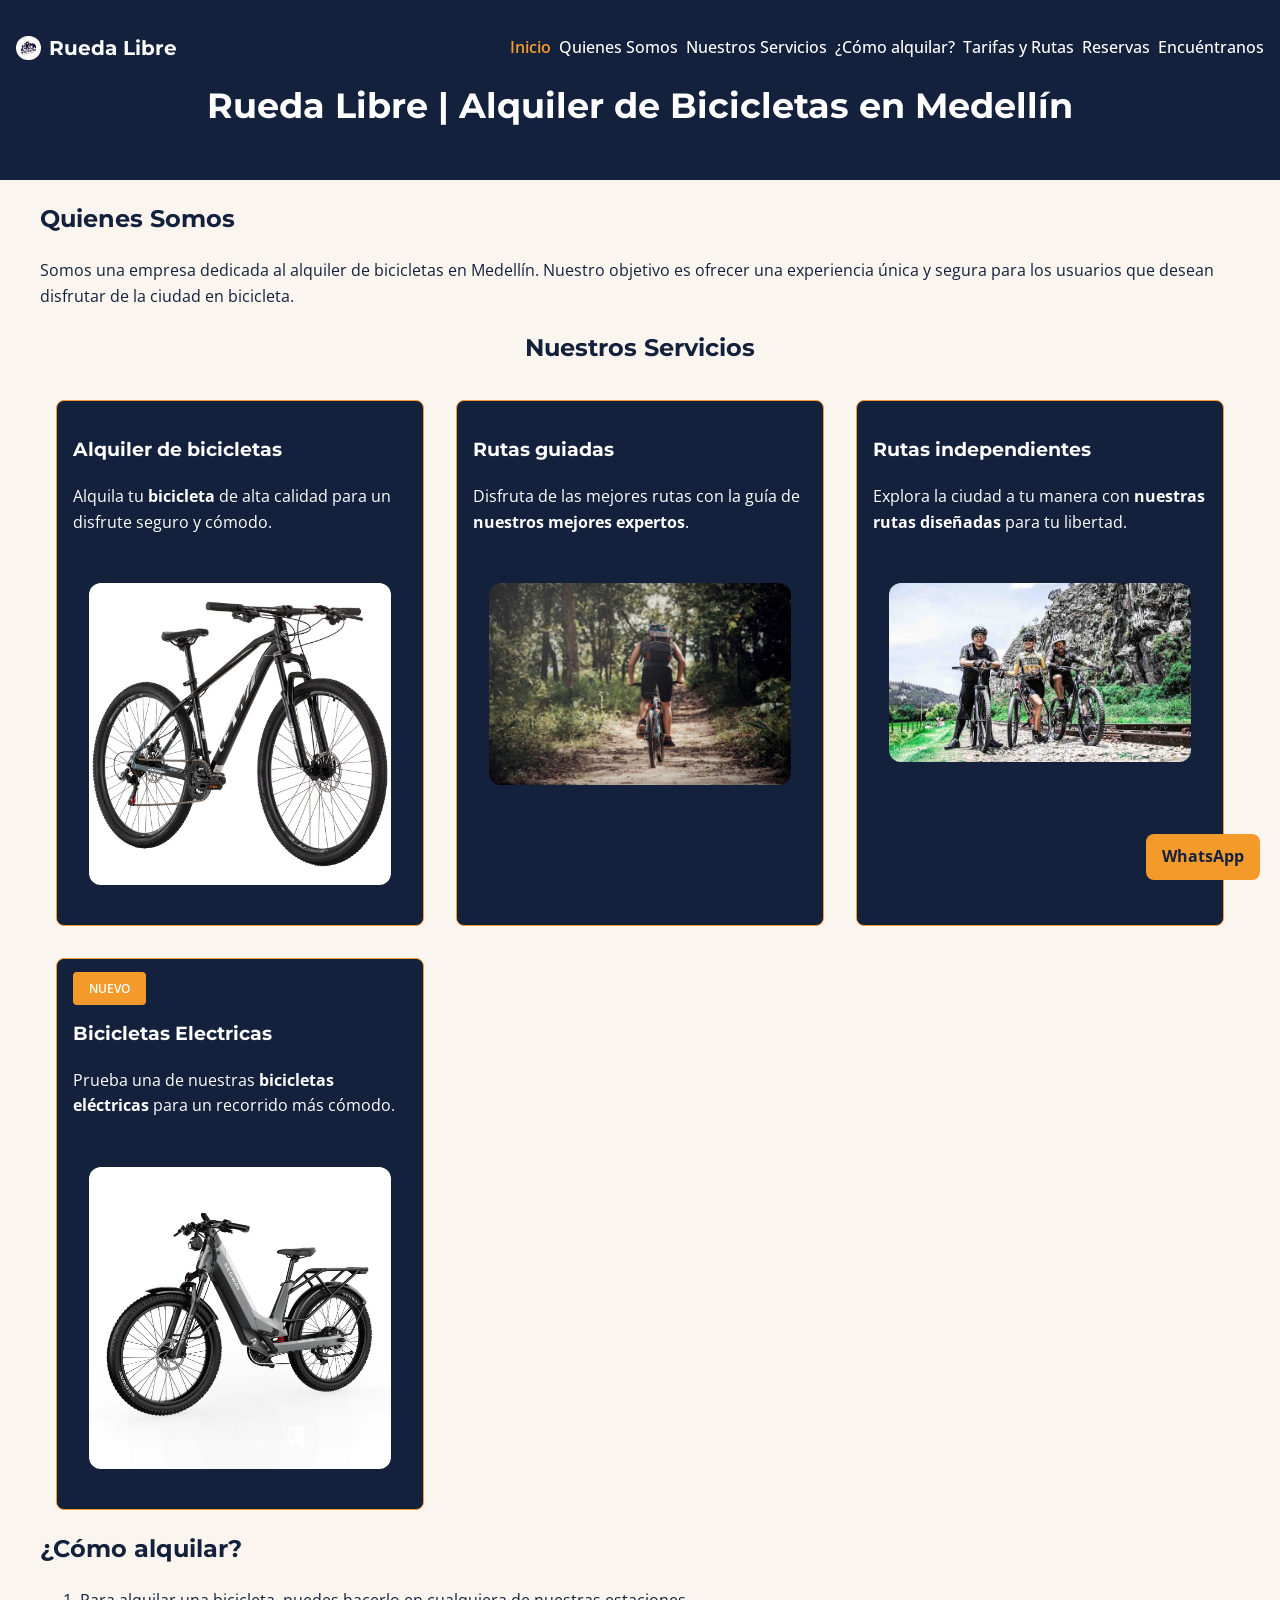
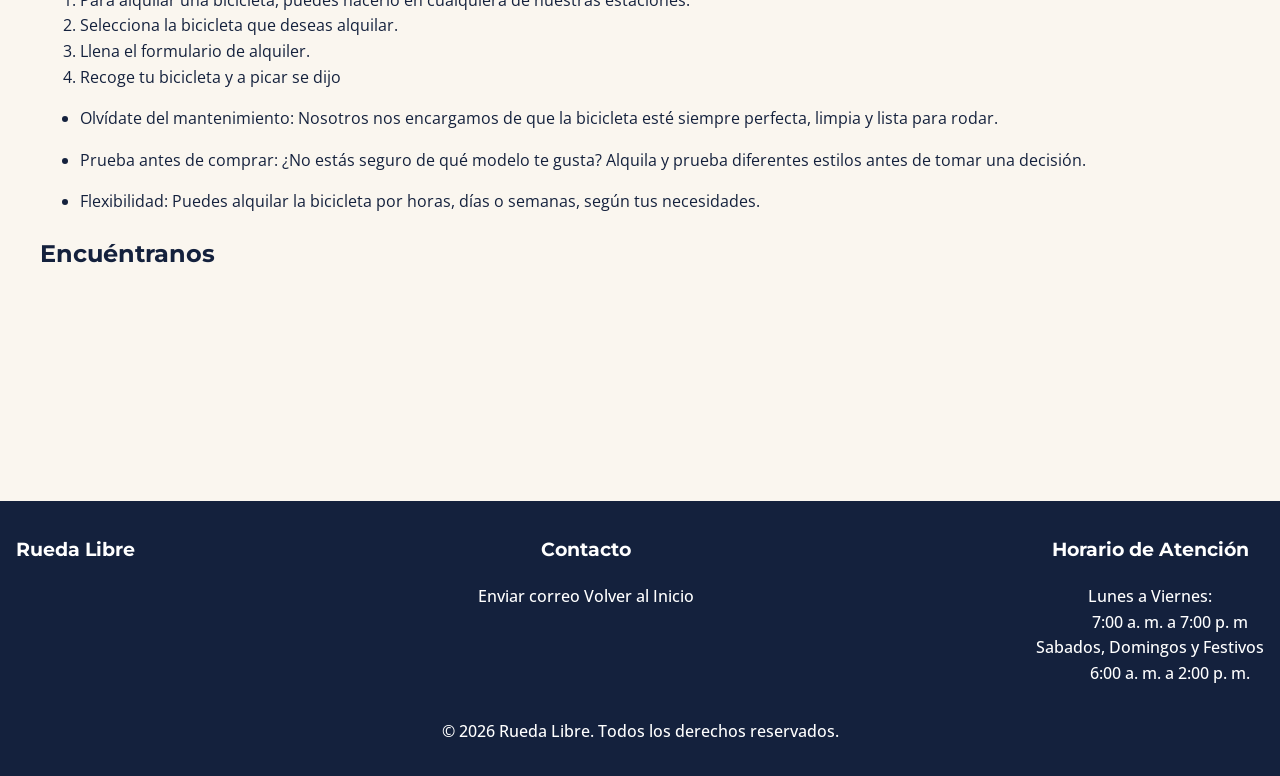
==== index.html @ 590c6ec3 "styles:Organiza el header y el footer" ====
<!DOCTYPE html>
<html lang="es">
<head>
    <!-- Montserrat Font -->
    <link rel="preconnect" href="https://fonts.googleapis.com">
    <link rel="preconnect" href="https://fonts.gstatic.com" crossorigin>
    <link href="https://fonts.googleapis.com/css2?family=Montserrat:ital,wght@0,100..900;1,100..900&display=swap" rel="stylesheet">

    <!-- Open Sans Font -->
    <link rel="preconnect" href="https://fonts.googleapis.com">
    <link rel="preconnect" href="https://fonts.gstatic.com" crossorigin>
    <link href="https://fonts.googleapis.com/css2?family=Montserrat:ital,wght@0,100..900;1,100..900&family=Open+Sans:ital,wght@0,300..800;1,300..800&display=swap" rel="stylesheet">
    
    <meta charset="UTF-8">
    <meta name="viewport" content="width=device-width, initial-scale=1.0">
    <title>Rueda Libre</title>

    <link rel="stylesheet" href="css/styles.css">
</head>
<body id="inicio">
    
    <header class="portada">
        
        <div class="barra-superior">
            
            <a href="#inicio" class="logo">
                <img src="img/logo.avif" alt=""> Rueda Libre
            </a>

            <nav class="menu-navegacion">
                <ul id="menu">
                    <li><a href="index.html" class="active">Inicio</a></li>
                    <li><a href="#quienes-somos">Quienes Somos</a></li>
                    <li><a href="#servicios"> Nuestros Servicios</a></li>
                    <li><a href="#como-alquilar">¿Cómo alquilar?</a></li>
                    <li><a href="paginas/tarifas.html">Tarifas y Rutas</a></li>
                    <li><a href="paginas/reservas.html">Reservas</a></li>
                    <li><a href="#encuentranos">Encuéntranos</a></li>
                </ul>
            </nav>
        </div>

        
        <h1 class="titulo-portada">Rueda Libre | Alquiler de Bicicletas en Medellín</h1>
    </header>


    
    <main>
        <section id="quienes-somos">
        <h2>Quienes Somos</h2>
        <p>Somos una empresa dedicada al alquiler de bicicletas en Medellín. Nuestro objetivo es ofrecer una experiencia única y segura para los usuarios que desean disfrutar de la ciudad en bicicleta.</p>
        </section>

        <section id="servicios" class="servicios-container">
            <h2>Nuestros Servicios</h2>
            <div class="tarjetas-container">
                <article class="tarjeta-destacada">

                    <h3>Alquiler de bicicletas</h3> <p>Alquila tu <b>bicicleta</b> de alta calidad para un disfrute seguro y cómodo.</p>

                    
                    
                    
                    <img src="./img/bike.webp" alt="Bicicleta negra" width="300" height="200">
                </article>
                
                <article class="tarjeta-destacada">
                    <h3>Rutas guiadas</h3> <p>Disfruta de las mejores rutas con la guía de <b>nuestros mejores expertos</b>.</p>
                    <img src="./img/front-page.jfif" alt="Llanta de bicicleta" width="300" height="200">
                    
                </article>
                <article class="tarjeta-destacada">
                    <h3>Rutas independientes</h3> <p>Explora la ciudad a tu manera con <b>nuestras rutas diseñadas</b> para tu libertad.</p>
                    <img src="./img/route.jfif" alt="Ruta de bicicleta" width="300" height="200">
                </article>

                <article class="tarjeta-destacada">
                    <span class="etiqueta-nuevo">Nuevo</span>

                    <h3>Bicicletas Electricas</h3> <p>Prueba una de nuestras <b>bicicletas eléctricas</b> para un recorrido más cómodo.</p>

                    
                    
                    
                    <img src="img/b-e.webp" alt="Bicicleta negra" width="300" height="200">
                </article>
            </div>
        </section>

        <section id="como-alquilar">
        <h2>¿Cómo alquilar?</h2>
        <ol>
            <li>Para alquilar una bicicleta, puedes hacerlo en cualquiera de nuestras estaciones.</li>
            <li>Selecciona la bicicleta que deseas alquilar.</li>
            <li>Llena el formulario de alquiler.</li>
            <li>Recoge tu bicicleta y a picar se dijo</li>
        </ol>
        <ul>
            <li>
                <p>  Olvídate del mantenimiento: Nosotros nos encargamos de que la bicicleta esté siempre perfecta, limpia y lista para rodar.</p>
                
            </li>

            <li>
                <p> Prueba antes de comprar: ¿No estás seguro de qué modelo te gusta? Alquila y prueba diferentes estilos antes de tomar una decisión.</p>
                
            </li>
            <li>
                <p> Flexibilidad: Puedes alquilar la bicicleta por horas, días o semanas, según tus necesidades.</p>
                
            </li>
            
            
        </ul>
        </section>
    
        <section id="encuentranos">
        <h2>Encuéntranos</h2>
        <iframe src="https://www.google.com/maps/embed?pb=!1m18!1m12!1m3!1d3966.0528210122834!2d-75.5927478242958!3d6.256772326204!2m3!1f0!2f0!3f0!3m2!1i1024!2i768!4f13.1!3m3!1m2!1s0x8e44290e4f870f69%3A0xf57f97b59ef52c39!2sEstadio%20de%20F%C3%BAtbol%20Atanasio%20Girardot!5e0!3m2!1ses-419!2sco!4v1792624801162!5m2!1ses-419!2sco" width="300" height="200" style="border:0;" allowfullscreen="" loading="lazy" referrerpolicy="strict-origin-when-cross-origin"></iframe>
        
        
        
        </section>

    </main>
    
    <!-- Bloque final como footer/pie de pagina -->
    <footer>
        <div class="footer-container">
            <div class="footer-bloque">
                <h3>Rueda Libre</h3>

            </div>

            <div class="footer-bloque">
                <h3>Contacto</h3>
                <a href="mailto:juanxxcastaneda71@gmail.com" class="active">Enviar correo</a>
                <a href="#inicio" class="active">Volver al Inicio</a>
            </div>
            <div class="footer-bloque">
                <aside>
                <h3>Horario de Atención</h3>
                <dl>
                <dt>Lunes a Viernes:</dt>
                <dd>7:00 a. m. a 7:00 p. m</dd>

                <dt>Sabados, Domingos y Festivos</dt>
                <dd>6:00 a. m. a 2:00 p. m.</dd>
                </dl>
                </aside>
                
            </div>
        </div>
        <p>© 2026 Rueda Libre. Todos los derechos reservados.</p>
    </footer>
    
    <a href="https://wa.me/573000000000" target="_blank"  class="whatsapp-flotante">
    WhatsApp
    </a>
</body>
</html>
---- css/styles.css ----
/* Variables */

:root {
    --color-principal: #14213D;
    
    --color-secundario: #ffffff; 
    --color-texto: #FAF6EF;
    
    --botones-enlaces-titulos-encabezados: #F39A2B ; 

    --fuente-principal: 'Montserrat', Arial, sans-serif;
    --fuente-secundaria: 'Open Sans', Arial, sans-serif;

    --espacio-pequeno: 0.5rem;
    --espacio-mediano: 1rem;
    --espacio-grande: 2rem;
    
}

*, *::before, *::after {
    box-sizing: border-box;
}

body{
    margin: 0;
    font-family: var(--fuente-secundaria);
    color: var(--color-principal);
    background-color:var(--color-texto);
    line-height:1.6;
}

/* Portada y Encabezado Principal */
header.portada{
    background-color: var(--color-principal);
    color: var(--color-secundario);
    min-height: 20dvh;
    display: flex;
    flex-direction: column;
    justify-content: space-between; /* Distribuye la barra arriba y el título abajo */
    padding: var(--espacio-grande) var(--espacio-mediano);
}

/* Barra superior que contiene el logo y el menú en los extremos */
.barra-superior {
    width: 100%;
    display: flex;
    justify-content: space-between; 
    align-items: center;        
}

.barra-superior .logo {
    color: var(--color-secundario);
    font-family: var(--fuente-principal);
    font-size: 1.25rem;
    font-weight: 700;
    text-decoration: none;
    white-space: nowrap; 
    display: flex;
    align-items: center;
    gap: var(--espacio-pequeno);
}

.titulo-portada {
    text-align: center;
    margin: auto 0; 
    font-size: 2.2rem;
}


.logo{
    width: 20%;
}

.logo img{
    width: 10%;
    border-radius: 15px;
}

/* Titulos */
h1,h2,h3{
    font-family: var(--fuente-principal);
}

/* Menu */
#menu{
    display: flex;
    gap: var(--espacio-mediano);
    flex-wrap: wrap;
    gap: var(--espacio-pequeno);
}

#menu a{
    text-decoration: none;
    color: var(--color-secundario);
    font-weight: 500;
}

#menu a.active { 
    color: var(--botones-enlaces-titulos-encabezados); 
    font-weight: 600; 
}

/* Menu Pseudoclases */
#menu a:hover{
    color: var(--botones-enlaces-titulos-encabezados);
    text-decoration: underline;
}

#menu a:focus{
    outline: 2px solid var(--botones-enlaces-titulos-encabezados);
    background-color: var(--color-principal);
}

.btn-cta{
    display: inline-block;
    padding: 12px 24px;
    background-color: var(--botones-enlaces-titulos-encabezados); 
    color: var(--color-principal); 
    font-weight: 700;
    text-decoration: none;
    border-radius: 4px;
}

/* Botones de llamada a la acción */
.btn-cta:hover{
    background-color: var(--color-principal);
    color: var(--color-secundario);
}

.btn-cta:focus{
    outline: 2px solid var(--botones-enlaces-titulos-encabezados);
    background-color: var(--color-principal);
    color: var(--color-secundario);
}   

/* Inputs Pseudoclases*/
input:focus, select:focus, textarea:focus {
    outline: none;
    border-color: var(--botones-enlaces-titulos-encabezados);
}

input[type="radio"]:focus{
    outline: 2px solid var(--botones-enlaces-titulos-encabezados);
    accent-color: var(--botones-enlaces-titulos-encabezados);
}

main{
    max-width: 75rem;
    margin-left: auto;
    margin-right: auto;
}

/* Servicios y Tarjetas */
#servicios{
    margin-top: var(--espacio-mediano);
    padding-inline: var(--espacio-mediano);
}

#servicios h2{
    text-align: center;
    margin-bottom: var(--espacio-grande);
}

#servicios .tarjetas-container{
    display: grid;
    grid-template-columns: repeat(auto-fit, minmax(280px, 1fr));
    gap: var(--espacio-grande);
}

#servicios article{
    padding: var(--espacio-mediano);
    border: 1px solid var(--botones-enlaces-titulos-encabezados);
    border-radius: 8px;
    background-color: var(--color-principal);
    color: var(--color-secundario);
}

#servicios article img {
    width: 100%;
    height: auto;
    margin-top: var(--espacio-mediano);
    border-radius: 28px;
    padding: var(--espacio-mediano);
}

/* Tablas */
.tarifas-rutas-container, table {
    width: 100%;
    border-collapse: collapse; 
    margin-block: var(--espacio-grande);
    font-size: 1rem;
    text-align: left;
}

th {
    background-color: var(--color-principal); 
    color: #ffffff; 
    padding: var(--espacio-mediano);
    font-weight: 600;
    border: 1px solid #5B6470;
}

tbody {
    background-color: var(--color-secundario); 
    color: var(--color-principal); 
    padding: var(--espacio-mediano);
    font-weight: 600;
    border: 1px solid #5B6470;
}

td {
    padding: var(--espacio-pequeno) var(--espacio-mediano); 
    border: 1px solid var(--color-principal); 
}

/* Formulario */
form {
    display: flex;
    flex-direction: column;
    gap: var(--espacio-grande); 
    max-width: 40rem;
    margin: 0 auto;
    padding: var(--espacio-mediano);
}

fieldset {
    background-color: var(--color-principal);
    color: var(--color-secundario);
    display: flex;
    flex-direction: column;
    gap: var(--espacio-pequeno);
    border: 1px solid var(--botones-enlaces-titulos-encabezados);
    border-radius: 8px;
    padding: var(--espacio-mediano);
}

label {
    display: block; 
    font-weight: 600;
    margin-bottom: var(--espacio-pequeno);
}

legend{
    color: var(--color-principal);
    background-color: var(--color-texto);
    font-weight: 700;
    border-radius: 10px;
    padding: 0.2rem 0.5rem;
}

input,
select,
textarea {
    width: 100%; 
    padding: var(--espacio-pequeno);
    border-radius: 4px;
    font-size: 1rem;
}

button, 
input[type="submit"],
.btn-enviar {
    padding: var(--espacio-mediano) var(--espacio-grande); 
    background-color: var(--color-secundario);
    color: var(--color-principal);
    border: none;
    border-radius: 4px;
    font-size: 1rem;
    font-weight: bold;
}

button{
    background-color: var(--botones-enlaces-titulos-encabezados);
    cursor: pointer;
}

button:hover {
    background-color: var(--color-secundario);
}

button:focus{
    outline: 2px solid var(--botones-enlaces-titulos-encabezados);
    background-color: var(--color-principal);
    color: var(--color-secundario);
}

/* Menu de Navegación */
header nav ul, 
.menu-navegacion {
    display: flex;    
    flex-direction: row;  
    justify-content: center;
    align-items: center;    
    gap: var(--espacio-mediano); 
    list-style: none;      
    padding: 0;
    margin: 0;
}

/* Nueva etiqueta bicicletas electricas */
.etiqueta-nuevo {
    background-color: var(--botones-enlaces-titulos-encabezados);
    color: #ffffff;
    font-size: 0.75rem;
    font-weight: 600;
    text-transform: uppercase;
    padding: var(--espacio-pequeno) var(--espacio-mediano);
    border-radius: 4px;
}

/* Whatsapp */
.whatsapp-flotante {
    position: fixed;
    bottom: 20px;
    right: 20px;
    background-color: var(--botones-enlaces-titulos-encabezados);
    color: var(--color-principal);
    padding: 10px 16px;
    border-radius: 8px;
    text-decoration: none;
    font-weight: bold;
    z-index: 1000;
}

.whatsapp-flotante:hover{
    outline: 2px solid var(--botones-enlaces-titulos-encabezados);
    background-color: var(--color-principal);
    color: var(--color-secundario);
}

footer{
    background-color: var(--color-principal);
    font-weight: 500;
    padding: var(--espacio-mediano);
    text-align: center;
    color: var(--color-secundario);
}

footer a {
    text-decoration: none;
    color: var(--color-secundario);
}

footer a:hover {
    color: var(--botones-enlaces-titulos-encabezados);
    text-decoration: underline;
}

.footer-container{
    display: flex;
    justify-content: space-between;
    
    gap: var(--espacio-grande);
}
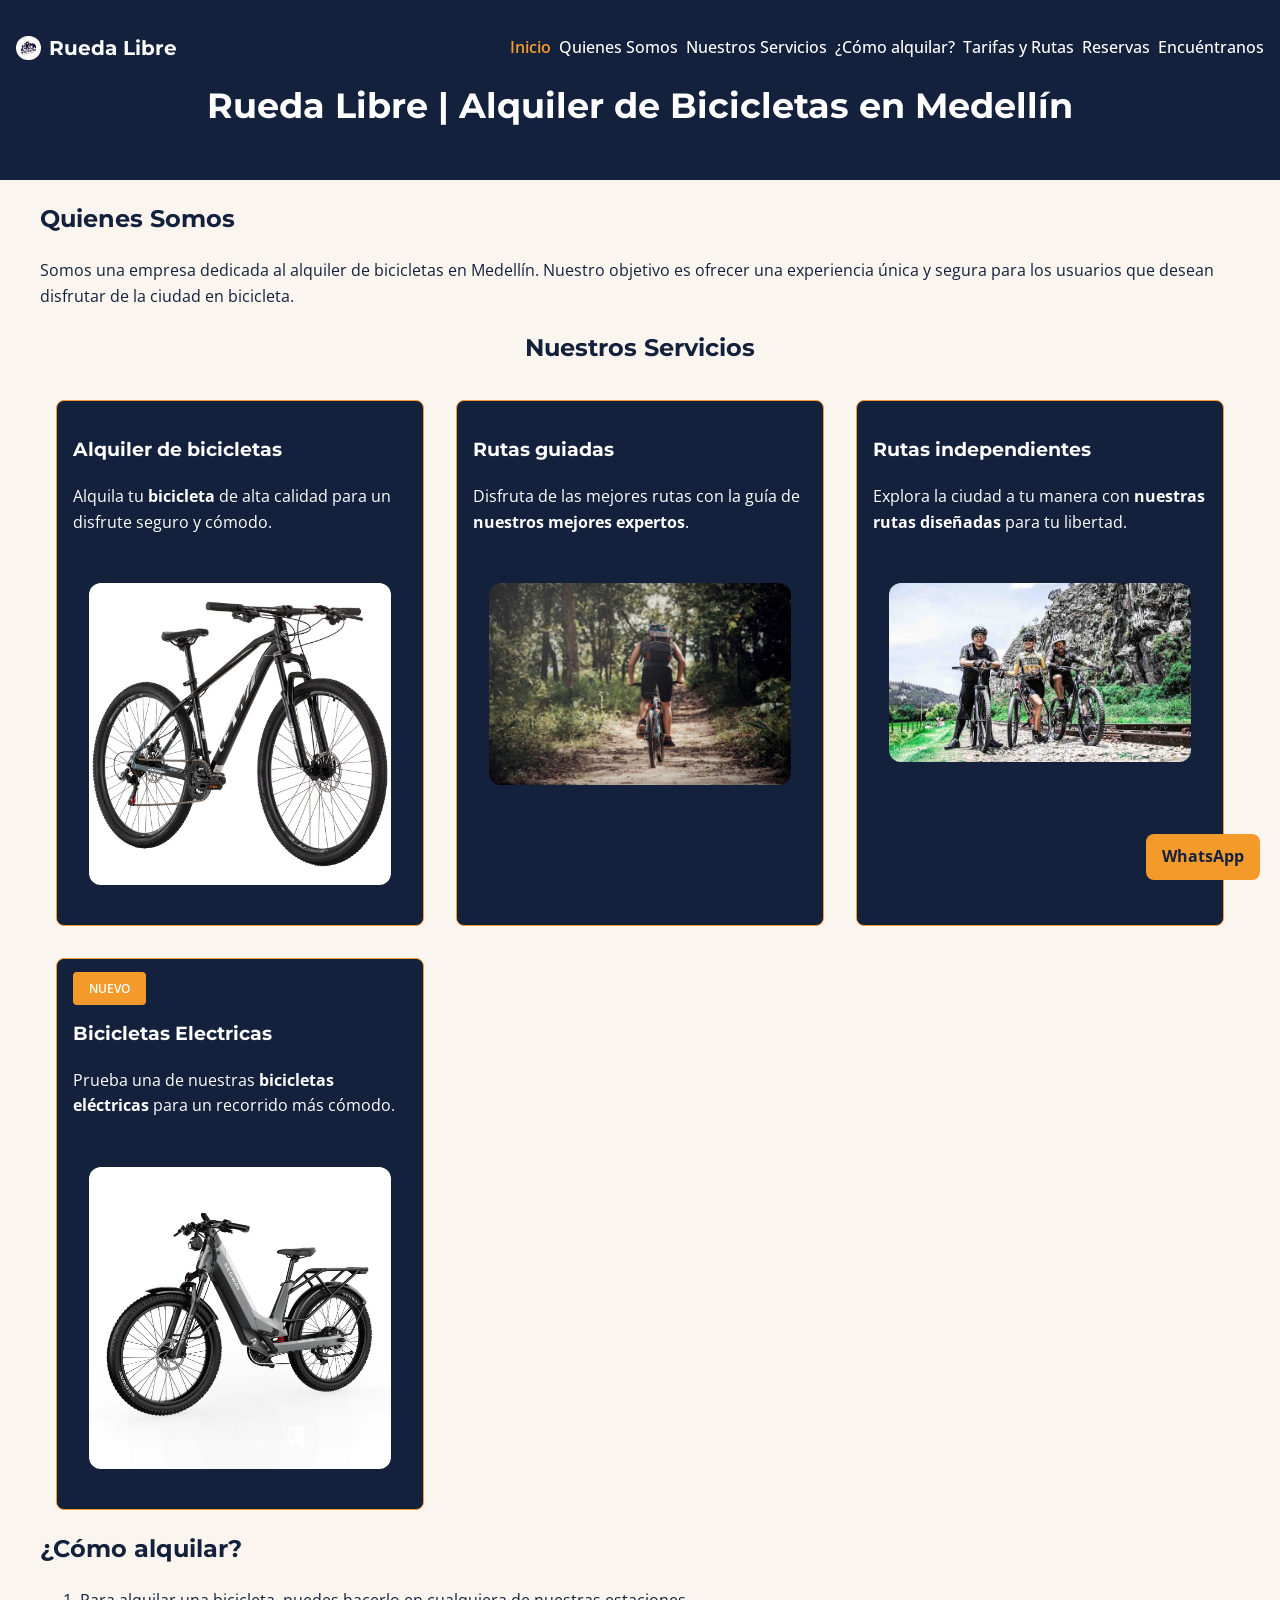
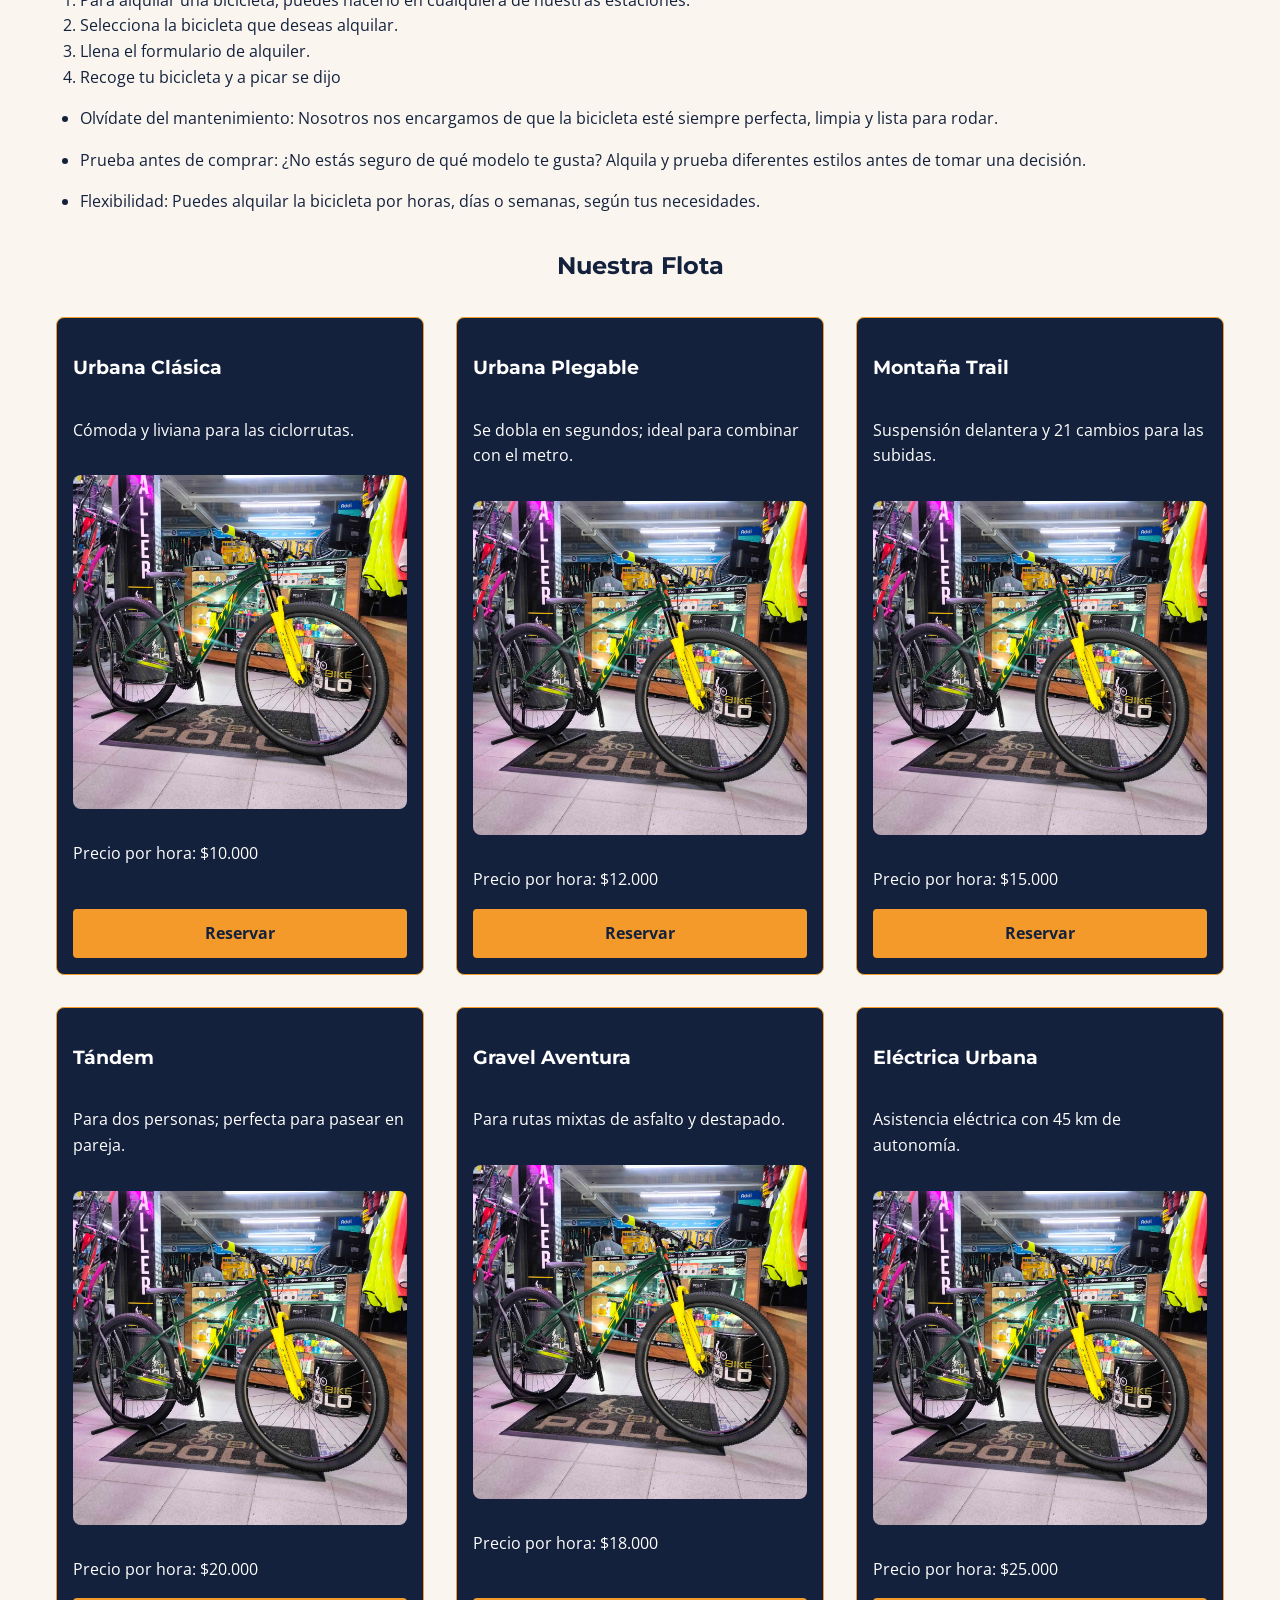
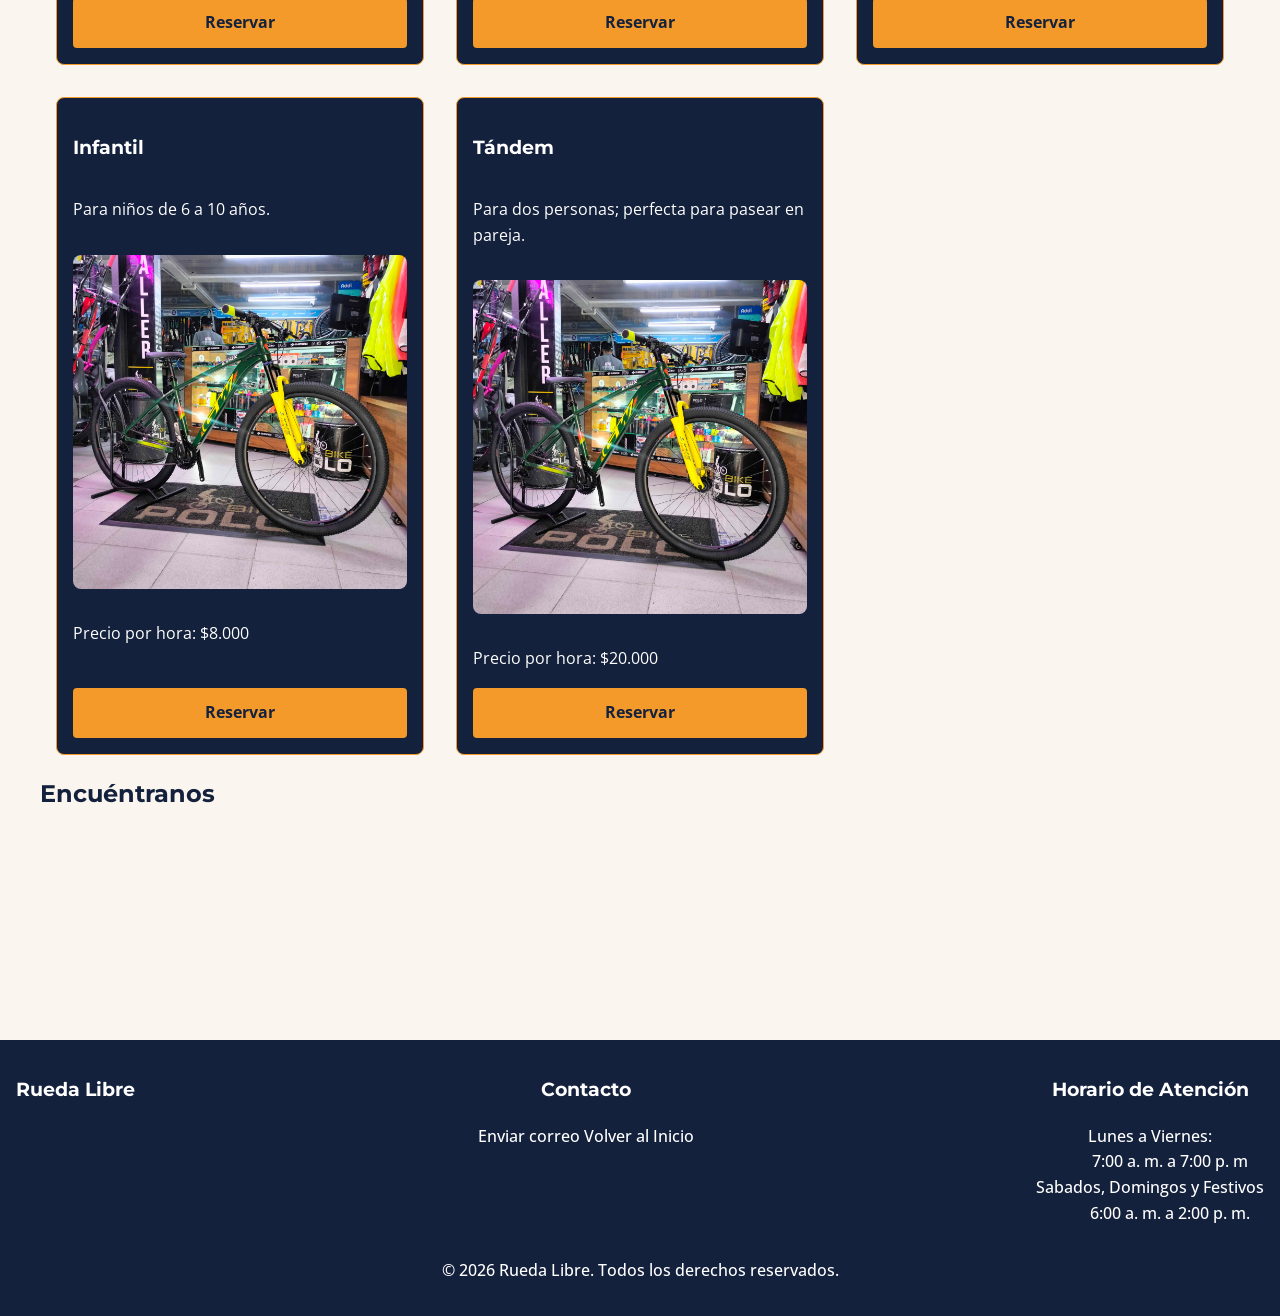
==== commit c1dc5e96: "feat:Agrega nueva seccion agregandole estilos" ====
--- a/index.html
+++ b/index.html
@@ -85,6 +85,7 @@
                     
                     <img src="img/b-e.webp" alt="Bicicleta negra" width="300" height="200">
                 </article>
+
             </div>
         </section>
 
@@ -114,6 +115,84 @@
             
         </ul>
         </section>
+        
+        <section id="flota" class="flota-container">
+            <h2>Nuestra Flota</h2>
+            <div class="flota-grid">
+                <article class="tarjeta-destacada">
+                    <h3>Urbana Clásica</h3>
+                    <p>Cómoda y liviana para las ciclorrutas.</p>
+                    <img src="img/nuestra-flota.jpg" alt="">
+                    <p>Precio por hora: $10.000  </p>
+                    <a href="paginas/reservas.html" class="btn-cta">Reservar </a>
+                    
+                </article>
+
+                <article class="tarjeta-destacada">
+                    <h3>Urbana Plegable</h3>
+                    <p>Se dobla en segundos; ideal para combinar con el metro.</p>
+                    <img src="img/nuestra-flota.jpg" alt="">
+                    <p>Precio por hora: $12.000  </p>
+                    <a href="paginas/reservas.html" class="btn-cta">Reservar </a>
+                    
+                </article>
+                
+                <article class="tarjeta-destacada">
+                    <h3>Montaña Trail</h3>
+                        <p> Suspensión delantera y 21 cambios para las subidas.</p>
+                        <img src="img/nuestra-flota.jpg" alt="">
+                        <p>Precio por hora: $15.000  </p>
+                        <a href="paginas/reservas.html" class="btn-cta">Reservar </a>
+                        
+                </article>
+
+                <article class="tarjeta-destacada">
+                    <h3>Tándem</h3>
+                        <p> Para dos personas; perfecta para pasear en pareja.</p>
+                        <img src="img/nuestra-flota.jpg" alt="">
+                        <p>Precio por hora: $20.000  </p>
+                        <a href="paginas/reservas.html" class="btn-cta">Reservar </a>
+                        
+                </article>
+
+                <article class="tarjeta-destacada">
+                    <h3>Gravel Aventura</h3>
+                    <p>Para rutas mixtas de asfalto y destapado.</p>
+                    <img src="img/nuestra-flota.jpg" alt="">
+                    <p>Precio por hora: $18.000  </p>
+                    <a href="paginas/reservas.html" class="btn-cta">Reservar </a>
+                    
+                </article>
+
+                <article class="tarjeta-destacada">
+                    <h3>Eléctrica Urbana</h3>
+                    <p>Asistencia eléctrica con 45 km de autonomía.</p>
+                    <img src="img/nuestra-flota.jpg" alt="">
+                    <p>Precio por hora: $25.000  </p>
+                    <a href="paginas/reservas.html" class="btn-cta">Reservar </a>
+                    
+                </article>
+
+                <article class="tarjeta-destacada">
+                    <h3>Infantil</h3>
+                    <p>Para niños de 6 a 10 años.</p>
+                    <img src="img/nuestra-flota.jpg" alt="">
+                    <p>Precio por hora: $8.000  </p>
+                    <a href="paginas/reservas.html" class="btn-cta">Reservar </a>
+                    
+                </article>
+
+                <article class="tarjeta-destacada">
+                    <h3>Tándem</h3>
+                    <p>Para dos personas; perfecta para pasear en pareja.</p>
+                    <img src="img/nuestra-flota.jpg" alt="">
+                    <p>Precio por hora: $20.000  </p>
+                    <a href="paginas/reservas.html" class="btn-cta">Reservar </a>
+                    
+                </article>
+
+            </div>
+        </section>
     
         <section id="encuentranos">
         <h2>Encuéntranos</h2>
--- a/css/styles.css
+++ b/css/styles.css
@@ -132,6 +132,54 @@
     background-color: var(--color-principal);
     color: var(--color-secundario);
 }   
+
+/* Nuestra Flota */
+.flota-container {
+    margin-top: var(--espacio-grande);
+    padding-inline: var(--espacio-mediano);
+}
+
+.flota-container h2 {
+    text-align: center;
+    margin: var(--espacio-grande);
+}
+
+.flota-grid {
+    display: grid;
+    grid-template-columns: repeat(auto-fit, minmax(280px, 1fr));
+    gap: var(--espacio-grande);
+}
+
+.flota-container .tarjeta-destacada {
+    padding: var(--espacio-mediano);
+    border: 1px solid var(--botones-enlaces-titulos-encabezados);
+    border-radius: 8px;
+    background-color: var(--color-principal);
+    color: var(--color-secundario);
+    display: flex;
+    flex-direction: column;
+    justify-content: space-between;
+}
+
+.flota-container .tarjeta-destacada img {
+    width: 100%;
+    height: auto;
+    border-radius: 8px;
+    margin-block: var(--espacio-mediano);
+}
+
+.flota-container .tarjeta-destacada .btn-cta {
+    text-align: center;
+    margin-top: auto;
+}
+
+.flota-container .tarjeta-destacada .btn-cta:hover {
+    background-color: var(--color-principal);
+    color: var(--color-secundario);
+}
+
+
+
 
 /* Inputs Pseudoclases*/
 input:focus, select:focus, textarea:focus {
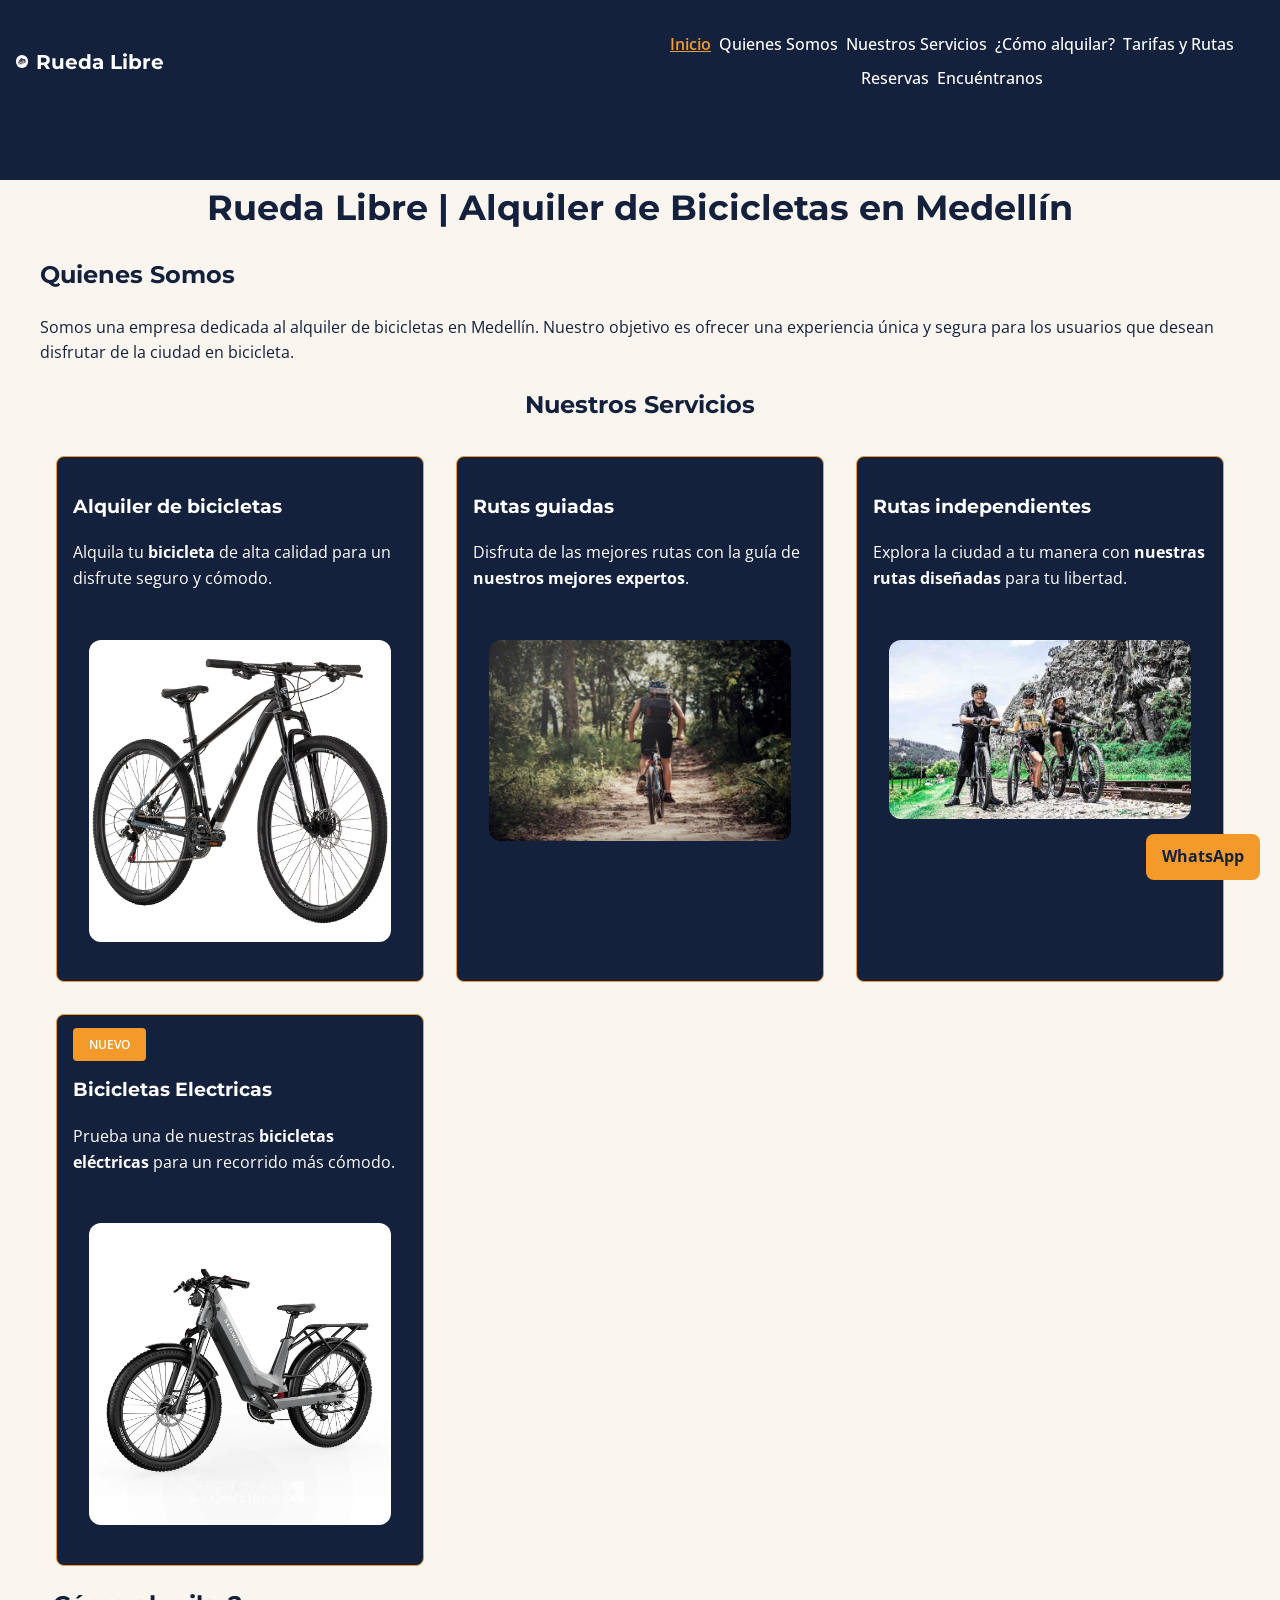
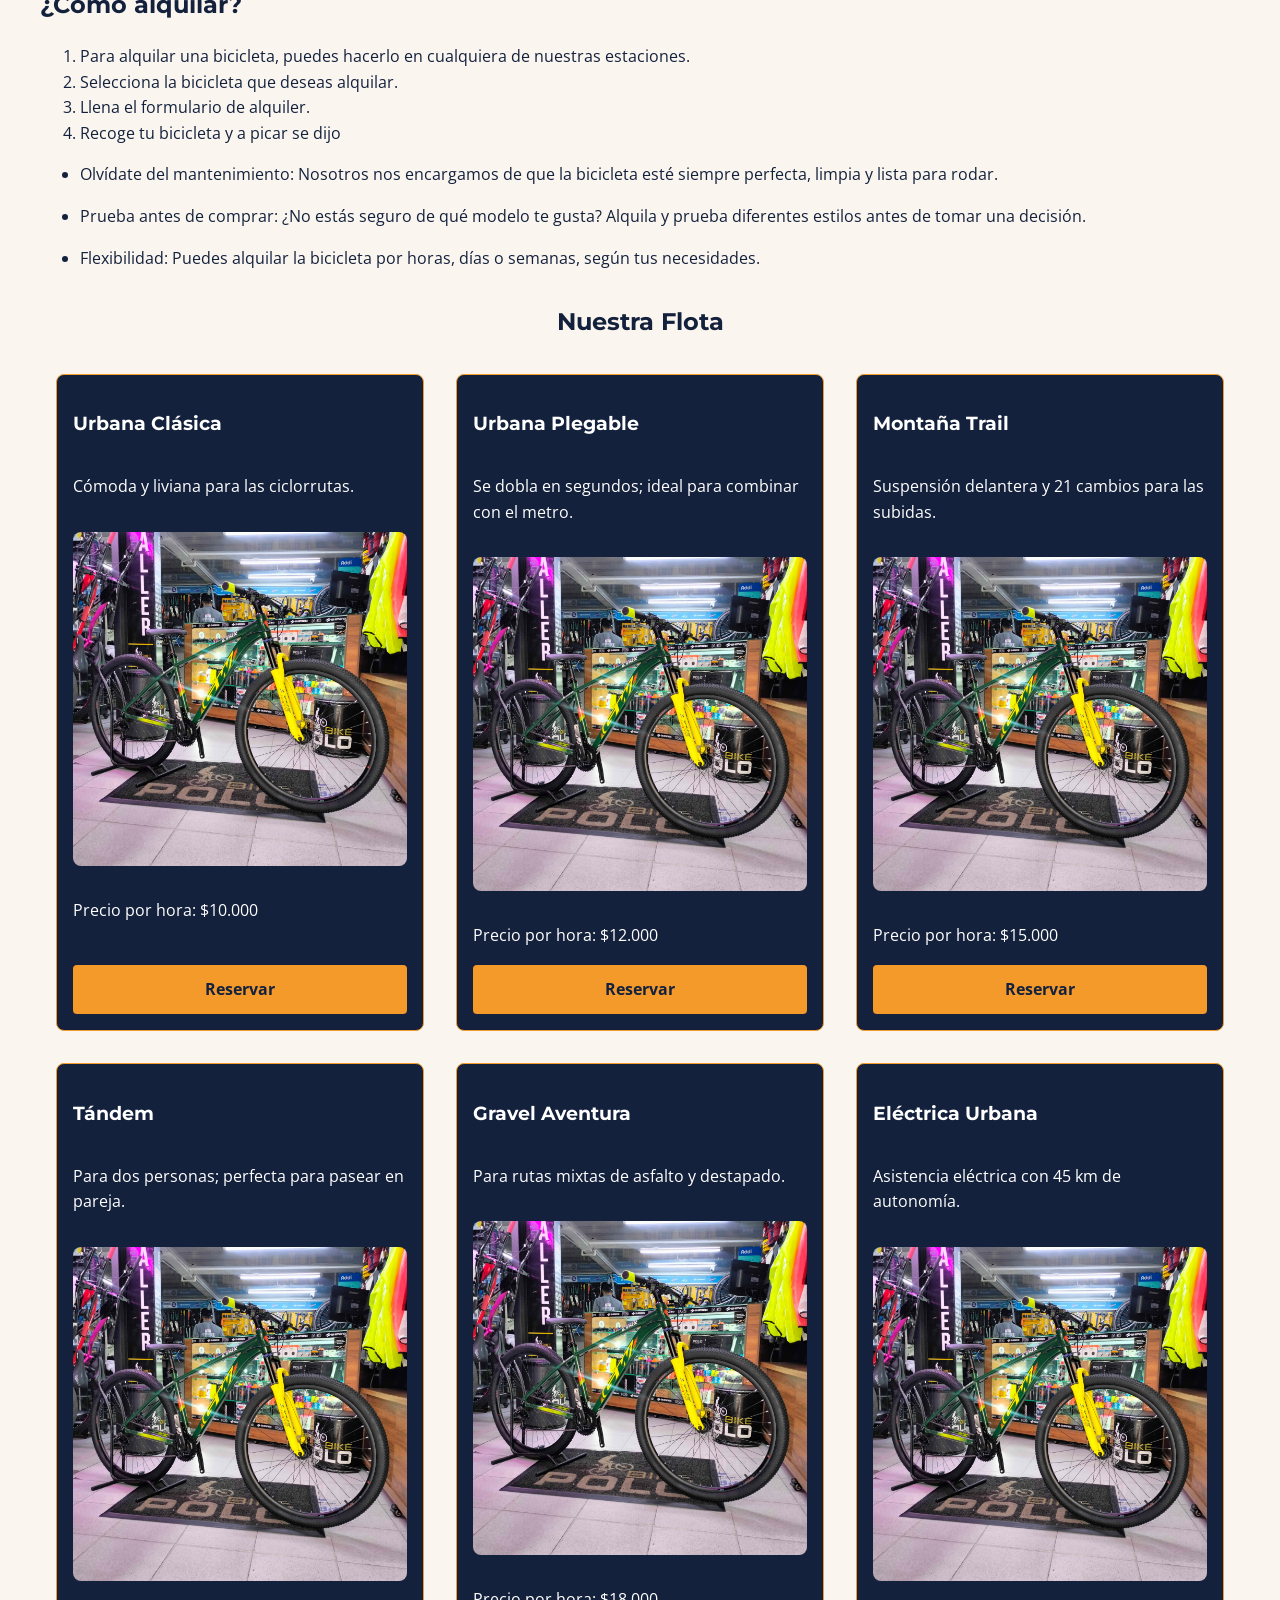
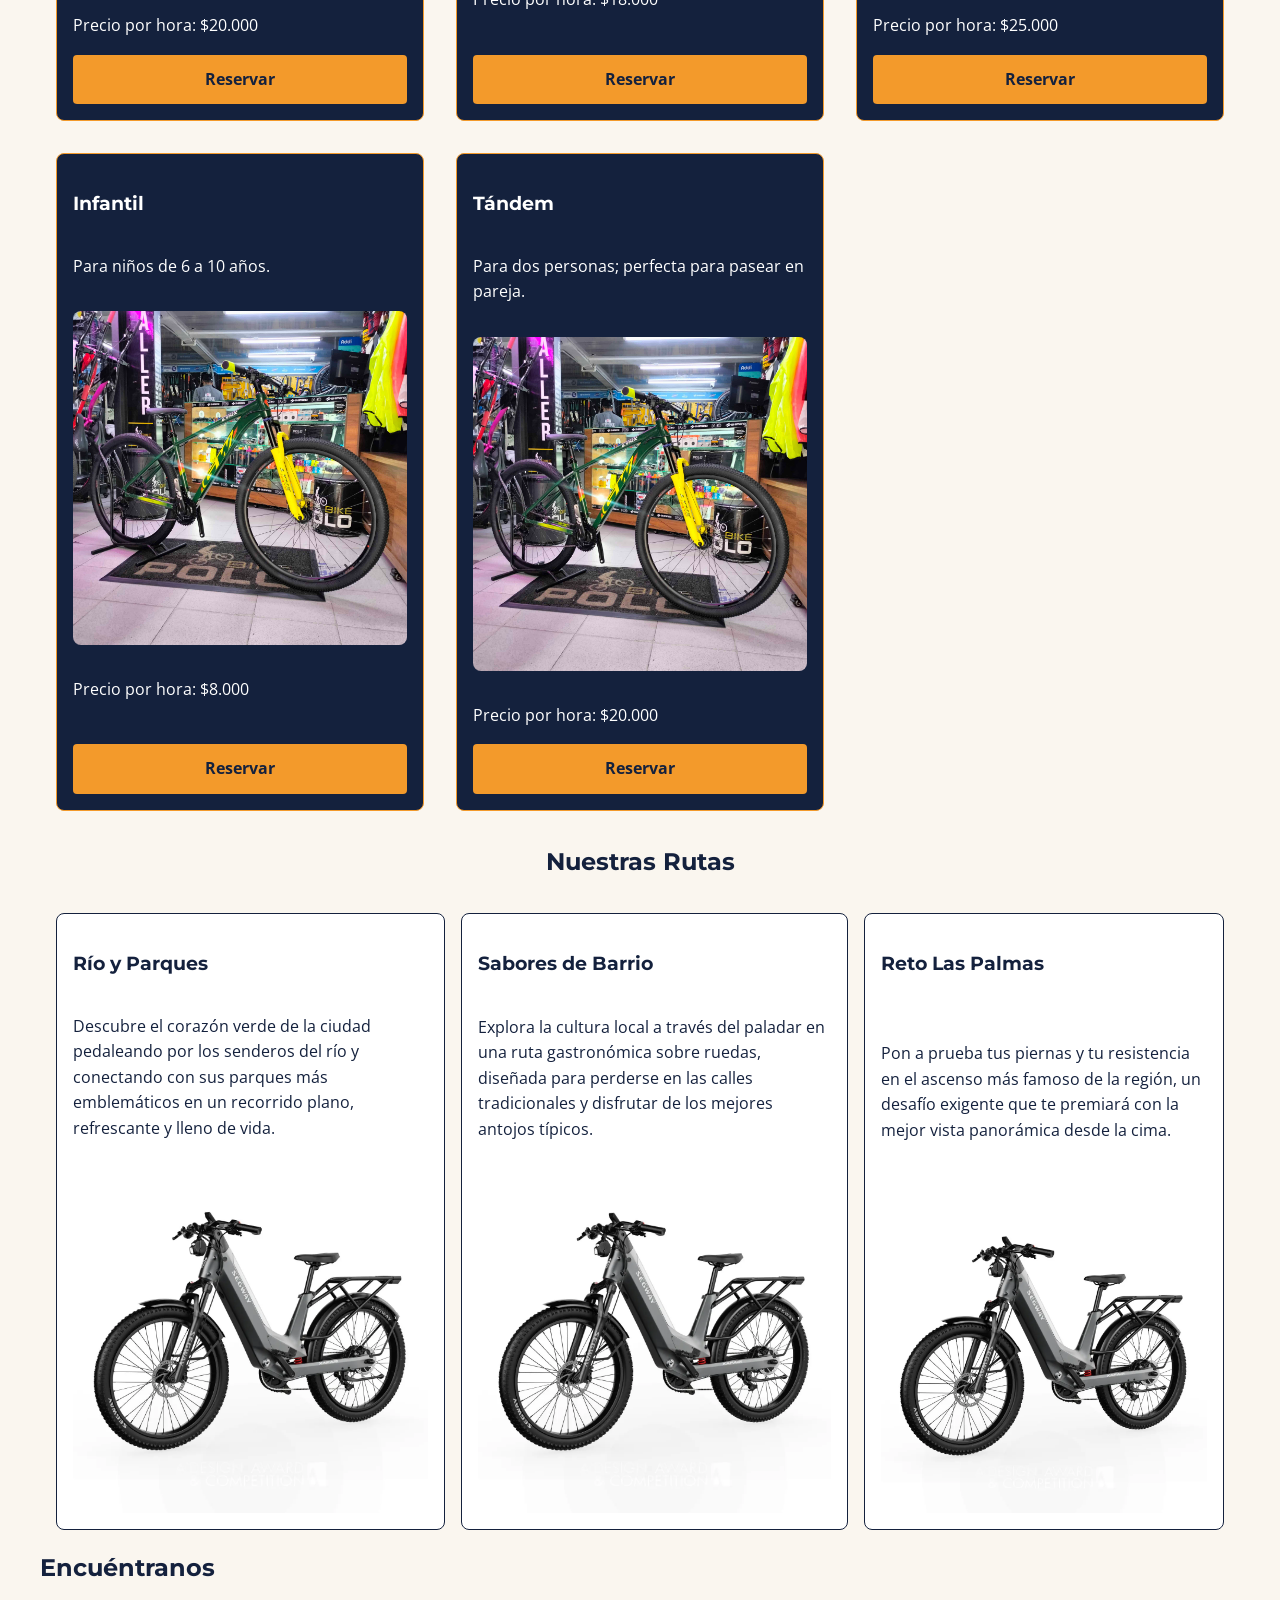
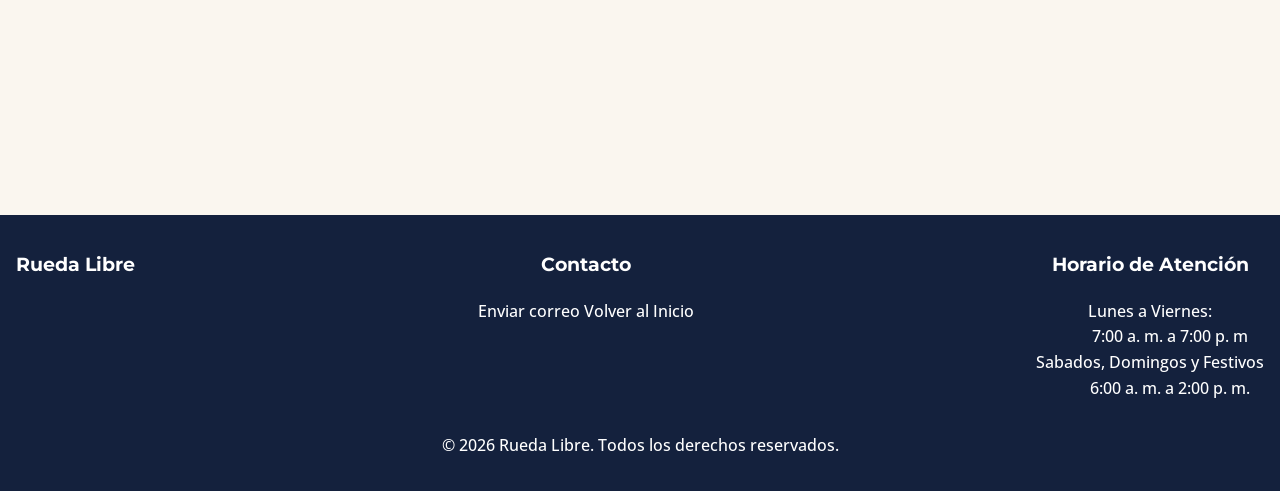
==== commit ed11310e: "feat:agrega nuevas secciones y la estiliza" ====
--- a/index.html
+++ b/index.html
@@ -41,12 +41,13 @@
         </div>
 
         
+        
+    </header>
+
+
+    
+    <main>
         <h1 class="titulo-portada">Rueda Libre | Alquiler de Bicicletas en Medellín</h1>
-    </header>
-
-
-    
-    <main>
         <section id="quienes-somos">
         <h2>Quienes Somos</h2>
         <p>Somos una empresa dedicada al alquiler de bicicletas en Medellín. Nuestro objetivo es ofrecer una experiencia única y segura para los usuarios que desean disfrutar de la ciudad en bicicleta.</p>
@@ -97,26 +98,27 @@
             <li>Llena el formulario de alquiler.</li>
             <li>Recoge tu bicicleta y a picar se dijo</li>
         </ol>
-        <ul>
-            <li>
+            <ul>
+                <li>
                 <p>  Olvídate del mantenimiento: Nosotros nos encargamos de que la bicicleta esté siempre perfecta, limpia y lista para rodar.</p>
                 
-            </li>
-
-            <li>
+                </li>
+
+                <li>
                 <p> Prueba antes de comprar: ¿No estás seguro de qué modelo te gusta? Alquila y prueba diferentes estilos antes de tomar una decisión.</p>
                 
-            </li>
-            <li>
+                </li>
+                <li>
                 <p> Flexibilidad: Puedes alquilar la bicicleta por horas, días o semanas, según tus necesidades.</p>
                 
-            </li>
-            
-            
-        </ul>
+                </li>
+            
+            
+            </ul>
         </section>
         
         <section id="flota" class="flota-container">
+            
             <h2>Nuestra Flota</h2>
             <div class="flota-grid">
                 <article class="tarjeta-destacada">
@@ -193,6 +195,30 @@
 
             </div>
         </section>
+
+        <section id="galeria" class="galeria-container">
+            <h2>Nuestras Rutas</h2>
+            <div class="galeria-flex">
+                <article class="tarjeta-destacada">
+                    <h3>Río y Parques</h3>
+                    <p>Descubre el corazón verde de la ciudad pedaleando por los senderos del río y conectando con sus parques más emblemáticos en un recorrido plano, refrescante y lleno de vida.</p>
+                    <img src="img/b-e.webp" alt="">
+                </article>
+
+                <article class="tarjeta-destacada">
+                    <h3>Sabores de Barrio</h3>
+                    <p>Explora la cultura local a través del paladar en una ruta gastronómica sobre ruedas, diseñada para perderse en las calles tradicionales y disfrutar de los mejores antojos típicos.</p>
+                    <img src="img/b-e.webp" alt="">
+                </article>
+
+                <article class="tarjeta-destacada">
+                    <h3>Reto Las Palmas</h3>
+                    <p>Pon a prueba tus piernas y tu resistencia en el ascenso más famoso de la región, un desafío exigente que te premiará con la mejor vista panorámica desde la cima.</p>
+                    <img src="img/b-e.webp" alt="">
+                </article>
+
+            </div>
+        </section>
     
         <section id="encuentranos">
         <h2>Encuéntranos</h2>
--- a/css/styles.css
+++ b/css/styles.css
@@ -36,15 +36,15 @@
     min-height: 20dvh;
     display: flex;
     flex-direction: column;
-    justify-content: space-between; /* Distribuye la barra arriba y el título abajo */
+    justify-content: space-between; 
     padding: var(--espacio-grande) var(--espacio-mediano);
 }
 
-/* Barra superior que contiene el logo y el menú en los extremos */
+
 .barra-superior {
     width: 100%;
-    display: flex;
-    justify-content: space-between; 
+    display: grid;
+    grid-template-columns: repeat(2, 1fr);
     align-items: center;        
 }
 
@@ -97,8 +97,12 @@
 
 #menu a.active { 
     color: var(--botones-enlaces-titulos-encabezados); 
+    border-bottom-color: var(--botones-enlaces-titulos-encabezados);
+    text-decoration: underline;
     font-weight: 600; 
 }
+
+
 
 /* Menu Pseudoclases */
 #menu a:hover{
@@ -178,7 +182,35 @@
     color: var(--color-secundario);
 }
 
-
+/* Galeria Nuestras Rutas */
+.galeria-flex{
+    display: flex;
+    gap: var(--espacio-mediano);
+}
+
+.galeria-flex .tarjeta-destacada{
+    padding: var(--espacio-mediano);
+    border: 1px solid var(--color-principal);
+    border-radius: 8px;
+    background-color: var(--color-secundario);
+    color: var(--color-principal);
+    display: flex;
+    flex-direction: column;
+    justify-content: space-between;
+}
+
+.galeria-container {
+    margin-top: var(--espacio-mediano);
+    padding-inline: var(--espacio-mediano);
+}
+.galeria-container h2 {
+    text-align: center;
+    margin: var(--espacio-grande);
+}
+
+.galeria-container img {
+    width: 100%;
+}
 
 
 /* Inputs Pseudoclases*/
@@ -270,6 +302,21 @@
     margin: 0 auto;
     padding: var(--espacio-mediano);
 }
+
+
+.fila-campos {
+    display: flex;
+    gap: var(--espacio-mediano);
+    width: 100%;
+    max-width: 500px; 
+}
+
+.grupo-campos {
+    flex: 1;
+    display: flex;
+    
+}
+
 
 fieldset {
     background-color: var(--color-principal);
@@ -331,6 +378,25 @@
     background-color: var(--color-principal);
     color: var(--color-secundario);
 }
+
+.reservas-container {
+    display: grid;
+    grid-template-columns: repeat(3, 1fr);
+    gap: var(--espacio-mediano);
+}
+
+.form-container {
+    grid-column: span 2;
+    display: flex;
+}
+
+.contact-info {
+    grid-column: span 1;
+}
+
+
+
+
 
 /* Menu de Navegación */
 header nav ul, 
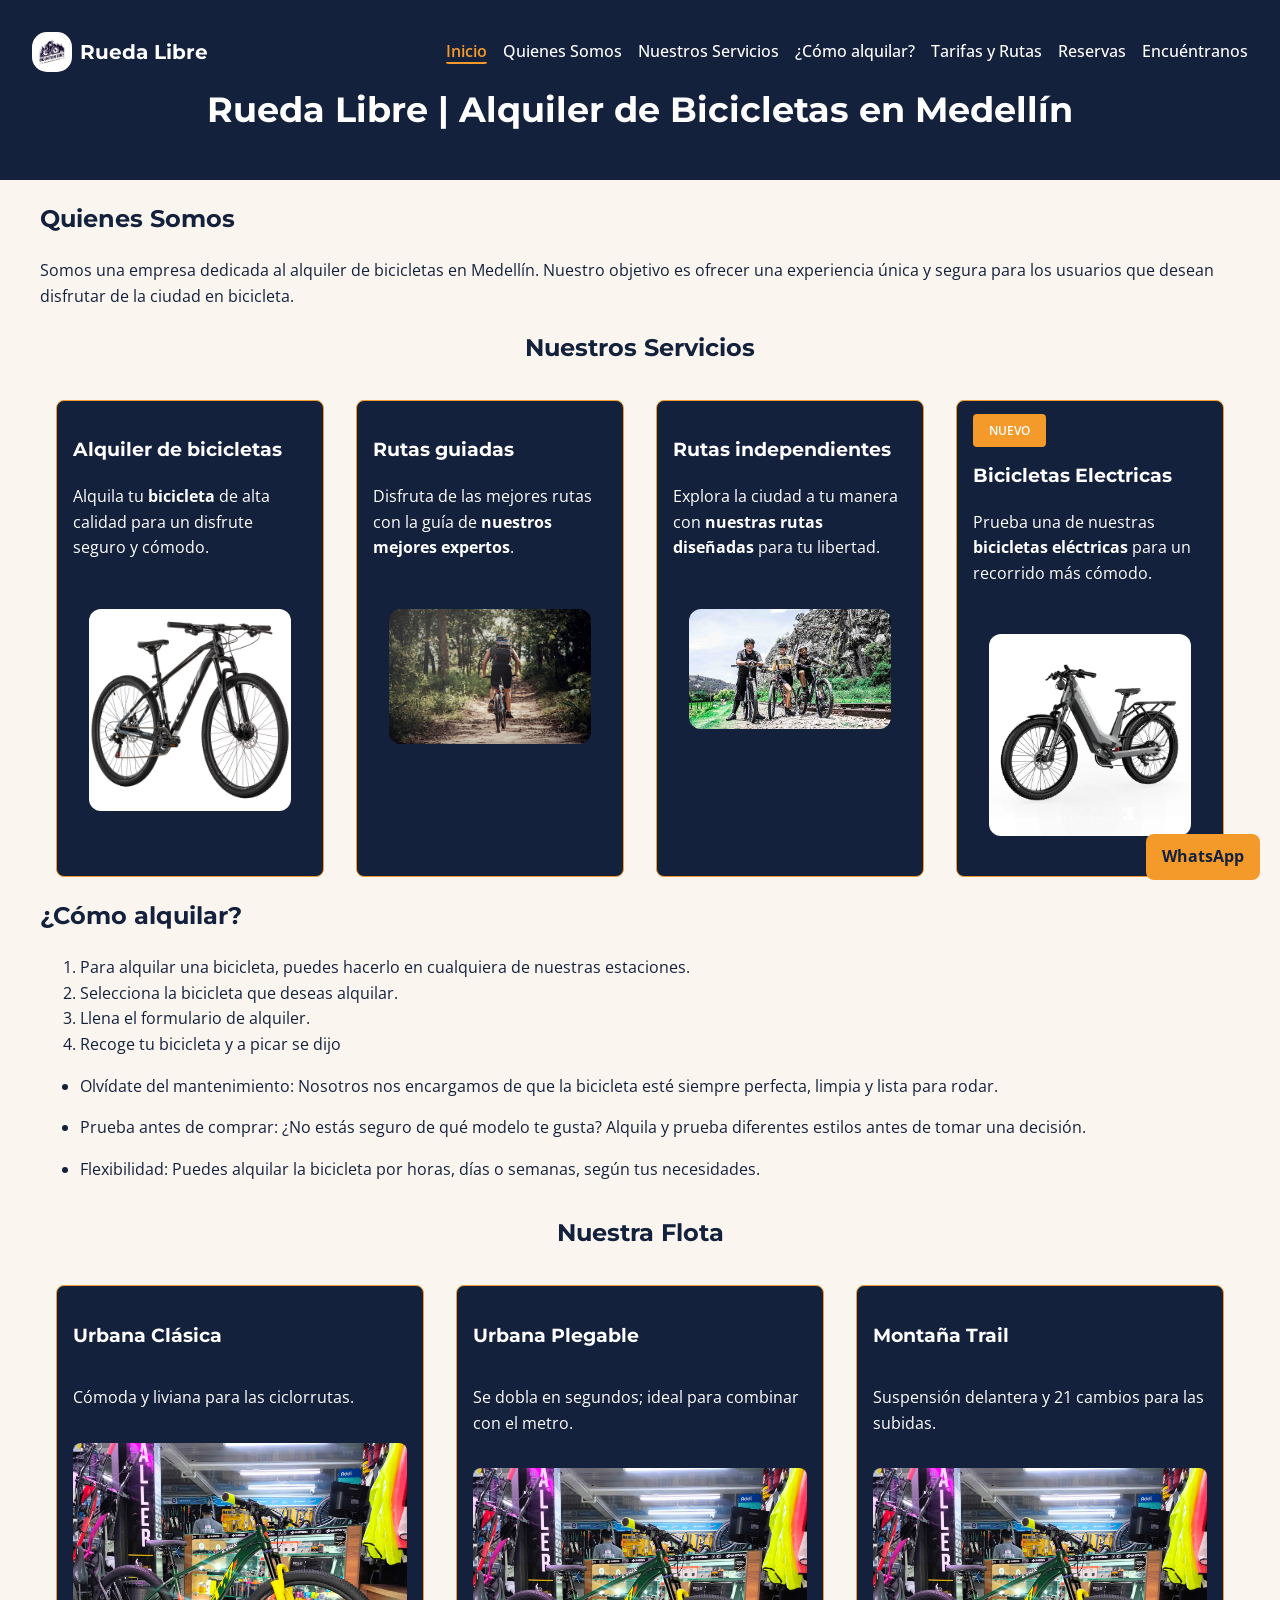
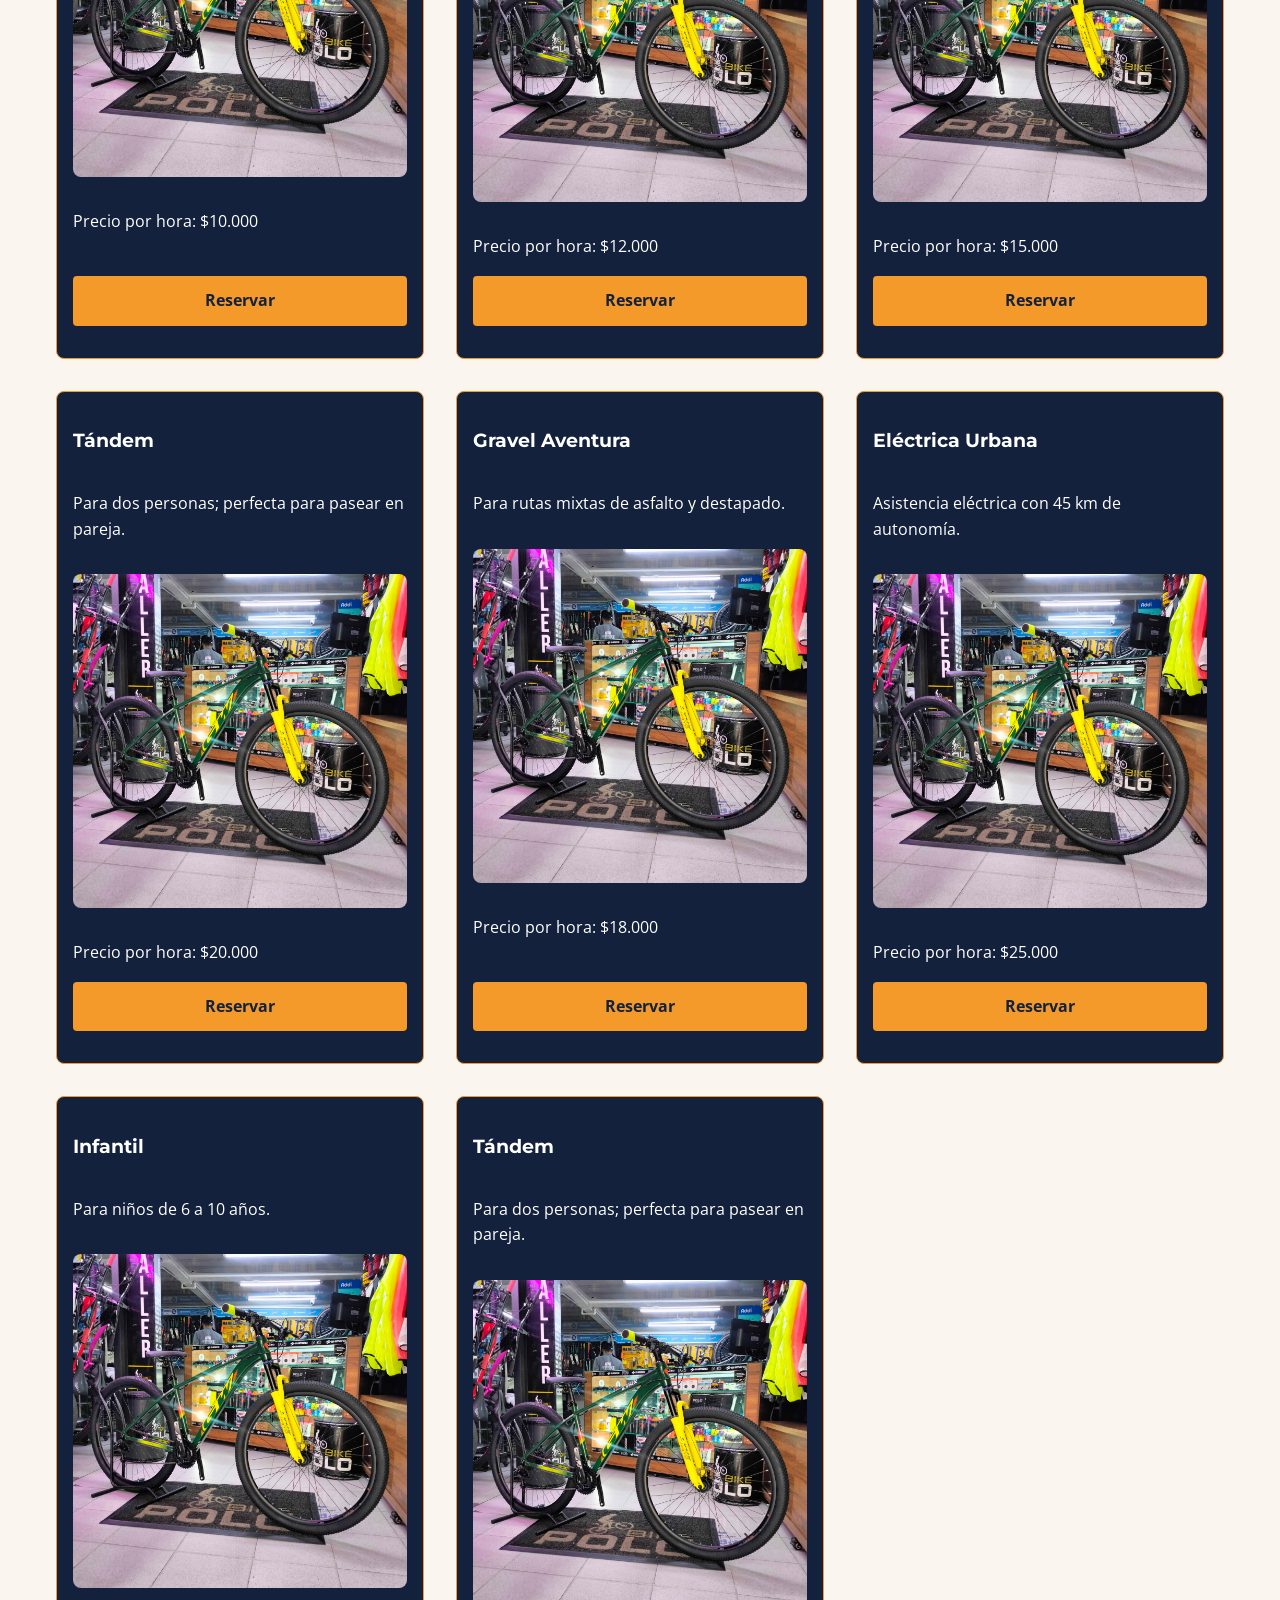
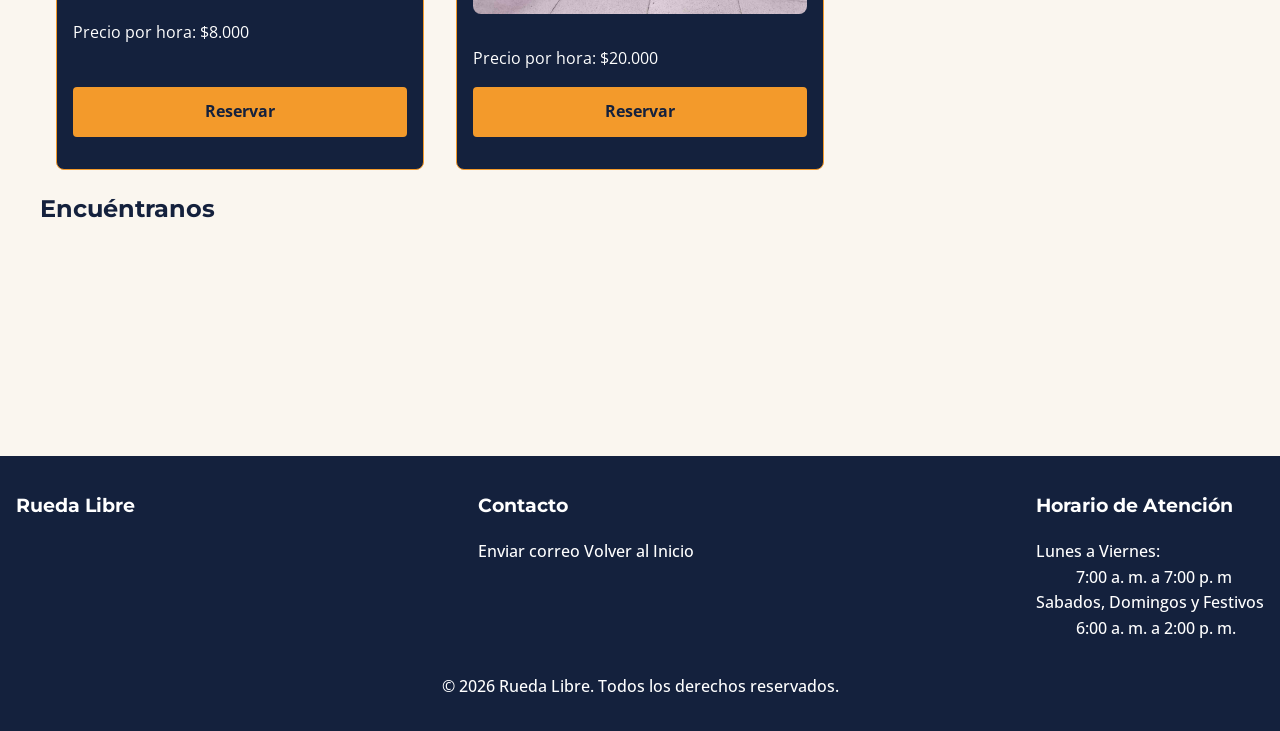
==== commit 2e24afce: "feat:v1.5 Agrega media queries para adaptar los tamanios a movil, tablet y pcs" ====
--- a/index.html
+++ b/index.html
@@ -24,7 +24,7 @@
         <div class="barra-superior">
             
             <a href="#inicio" class="logo">
-                <img src="img/logo.avif" alt=""> Rueda Libre
+                <img src="img/logo.avif" alt="logo"> Rueda Libre
             </a>
 
             <nav class="menu-navegacion">
@@ -41,13 +41,12 @@
         </div>
 
         
-        
+        <h1 class="titulo-portada">Rueda Libre | Alquiler de Bicicletas en Medellín</h1>
     </header>
 
 
     
     <main>
-        <h1 class="titulo-portada">Rueda Libre | Alquiler de Bicicletas en Medellín</h1>
         <section id="quienes-somos">
         <h2>Quienes Somos</h2>
         <p>Somos una empresa dedicada al alquiler de bicicletas en Medellín. Nuestro objetivo es ofrecer una experiencia única y segura para los usuarios que desean disfrutar de la ciudad en bicicleta.</p>
@@ -98,33 +97,32 @@
             <li>Llena el formulario de alquiler.</li>
             <li>Recoge tu bicicleta y a picar se dijo</li>
         </ol>
-            <ul>
-                <li>
+        <ul>
+            <li>
                 <p>  Olvídate del mantenimiento: Nosotros nos encargamos de que la bicicleta esté siempre perfecta, limpia y lista para rodar.</p>
                 
-                </li>
-
-                <li>
+            </li>
+
+            <li>
                 <p> Prueba antes de comprar: ¿No estás seguro de qué modelo te gusta? Alquila y prueba diferentes estilos antes de tomar una decisión.</p>
                 
-                </li>
-                <li>
+            </li>
+            <li>
                 <p> Flexibilidad: Puedes alquilar la bicicleta por horas, días o semanas, según tus necesidades.</p>
                 
-                </li>
+            </li>
             
             
-            </ul>
+        </ul>
         </section>
         
         <section id="flota" class="flota-container">
-            
             <h2>Nuestra Flota</h2>
             <div class="flota-grid">
                 <article class="tarjeta-destacada">
                     <h3>Urbana Clásica</h3>
                     <p>Cómoda y liviana para las ciclorrutas.</p>
-                    <img src="img/nuestra-flota.jpg" alt="">
+                    <img src="img/nuestra-flota.jpg" alt="Bicicleta Verde">
                     <p>Precio por hora: $10.000  </p>
                     <a href="paginas/reservas.html" class="btn-cta">Reservar </a>
                     
@@ -195,30 +193,6 @@
 
             </div>
         </section>
-
-        <section id="galeria" class="galeria-container">
-            <h2>Nuestras Rutas</h2>
-            <div class="galeria-flex">
-                <article class="tarjeta-destacada">
-                    <h3>Río y Parques</h3>
-                    <p>Descubre el corazón verde de la ciudad pedaleando por los senderos del río y conectando con sus parques más emblemáticos en un recorrido plano, refrescante y lleno de vida.</p>
-                    <img src="img/b-e.webp" alt="">
-                </article>
-
-                <article class="tarjeta-destacada">
-                    <h3>Sabores de Barrio</h3>
-                    <p>Explora la cultura local a través del paladar en una ruta gastronómica sobre ruedas, diseñada para perderse en las calles tradicionales y disfrutar de los mejores antojos típicos.</p>
-                    <img src="img/b-e.webp" alt="">
-                </article>
-
-                <article class="tarjeta-destacada">
-                    <h3>Reto Las Palmas</h3>
-                    <p>Pon a prueba tus piernas y tu resistencia en el ascenso más famoso de la región, un desafío exigente que te premiará con la mejor vista panorámica desde la cima.</p>
-                    <img src="img/b-e.webp" alt="">
-                </article>
-
-            </div>
-        </section>
     
         <section id="encuentranos">
         <h2>Encuéntranos</h2>
--- a/css/styles.css
+++ b/css/styles.css
@@ -1,12 +1,8 @@
-/* Variables */
-
 :root {
     --color-principal: #14213D;
-    
     --color-secundario: #ffffff; 
     --color-texto: #FAF6EF;
-    
-    --botones-enlaces-titulos-encabezados: #F39A2B ; 
+    --botones-enlaces-titulos-encabezados: #F39A2B; 
 
     --fuente-principal: 'Montserrat', Arial, sans-serif;
     --fuente-secundaria: 'Open Sans', Arial, sans-serif;
@@ -14,38 +10,39 @@
     --espacio-pequeno: 0.5rem;
     --espacio-mediano: 1rem;
     --espacio-grande: 2rem;
-    
 }
 
 *, *::before, *::after {
     box-sizing: border-box;
 }
 
-body{
+body {
+    
     margin: 0;
     font-family: var(--fuente-secundaria);
     color: var(--color-principal);
-    background-color:var(--color-texto);
-    line-height:1.6;
+    background-color: var(--color-texto);
+    line-height: 1.6;
 }
 
 /* Portada y Encabezado Principal */
-header.portada{
-    background-color: var(--color-principal);
-    color: var(--color-secundario);
-    min-height: 20dvh;
-    display: flex;
-    flex-direction: column;
-    justify-content: space-between; 
-    padding: var(--espacio-grande) var(--espacio-mediano);
-}
-
-
+header.portada {
+    background-color: var(--color-principal);
+    color: var(--color-secundario);
+    min-height: auto;
+    display: flex;
+    flex-direction: column;
+    justify-content: flex-start;
+    padding: var(--espacio-mediano);
+}
+
+/* Barra superior que contiene el logo y el menú en los extremos */
 .barra-superior {
     width: 100%;
-    display: grid;
-    grid-template-columns: repeat(2, 1fr);
-    align-items: center;        
+    display: flex;
+    flex-direction: column;
+    align-items: center;
+    gap: var(--espacio-mediano);
 }
 
 .barra-superior .logo {
@@ -54,7 +51,6 @@
     font-size: 1.25rem;
     font-weight: 700;
     text-decoration: none;
-    white-space: nowrap; 
     display: flex;
     align-items: center;
     gap: var(--espacio-pequeno);
@@ -62,60 +58,63 @@
 
 .titulo-portada {
     text-align: center;
-    margin: auto 0; 
-    font-size: 2.2rem;
-}
-
-
-.logo{
-    width: 20%;
-}
-
-.logo img{
-    width: 10%;
+    margin: var(--espacio-mediano) 0;
+    font-size: 1.8rem;
+}
+
+.logo {
+    width: 100%;
+    text-align: center;
+}
+
+.logo img {
+    width: 40px;
     border-radius: 15px;
 }
 
 /* Titulos */
-h1,h2,h3{
+h1, h2, h3 {
     font-family: var(--fuente-principal);
 }
 
 /* Menu */
-#menu{
-    display: flex;
-    gap: var(--espacio-mediano);
-    flex-wrap: wrap;
-    gap: var(--espacio-pequeno);
-}
-
-#menu a{
+#menu,
+header nav ul, 
+.menu-navegacion {
+    display: flex;    
+    flex-direction: column;  
+    align-items: center;    
+    gap: var(--espacio-pequeno); 
+    list-style: none;      
+    padding: 0;
+    margin: 0;
+}
+
+#menu a {
     text-decoration: none;
     color: var(--color-secundario);
     font-weight: 500;
 }
+
 
 #menu a.active { 
     color: var(--botones-enlaces-titulos-encabezados); 
-    border-bottom-color: var(--botones-enlaces-titulos-encabezados);
-    text-decoration: underline;
-    font-weight: 600; 
-}
-
-
+    font-weight: 600;
+    border-bottom: 2px solid var(--botones-enlaces-titulos-encabezados); 
+    border-radius: 2px;
+}
 
 /* Menu Pseudoclases */
-#menu a:hover{
+#menu a:hover {
     color: var(--botones-enlaces-titulos-encabezados);
-    text-decoration: underline;
-}
-
-#menu a:focus{
+}
+
+#menu a:focus {
     outline: 2px solid var(--botones-enlaces-titulos-encabezados);
     background-color: var(--color-principal);
 }
 
-.btn-cta{
+.btn-cta {
     display: inline-block;
     padding: 12px 24px;
     background-color: var(--botones-enlaces-titulos-encabezados); 
@@ -123,15 +122,16 @@
     font-weight: 700;
     text-decoration: none;
     border-radius: 4px;
+    margin-bottom: var(--espacio-mediano);
 }
 
 /* Botones de llamada a la acción */
-.btn-cta:hover{
-    background-color: var(--color-principal);
-    color: var(--color-secundario);
-}
-
-.btn-cta:focus{
+.btn-cta:hover {
+    background-color: var(--color-principal);
+    color: var(--color-secundario);
+}
+
+.btn-cta:focus {
     outline: 2px solid var(--botones-enlaces-titulos-encabezados);
     background-color: var(--color-principal);
     color: var(--color-secundario);
@@ -145,12 +145,12 @@
 
 .flota-container h2 {
     text-align: center;
-    margin: var(--espacio-grande);
+    margin: var(--espacio-grande) 0;
 }
 
 .flota-grid {
     display: grid;
-    grid-template-columns: repeat(auto-fit, minmax(280px, 1fr));
+    grid-template-columns: 1fr;
     gap: var(--espacio-grande);
 }
 
@@ -181,37 +181,6 @@
     background-color: var(--color-principal);
     color: var(--color-secundario);
 }
-
-/* Galeria Nuestras Rutas */
-.galeria-flex{
-    display: flex;
-    gap: var(--espacio-mediano);
-}
-
-.galeria-flex .tarjeta-destacada{
-    padding: var(--espacio-mediano);
-    border: 1px solid var(--color-principal);
-    border-radius: 8px;
-    background-color: var(--color-secundario);
-    color: var(--color-principal);
-    display: flex;
-    flex-direction: column;
-    justify-content: space-between;
-}
-
-.galeria-container {
-    margin-top: var(--espacio-mediano);
-    padding-inline: var(--espacio-mediano);
-}
-.galeria-container h2 {
-    text-align: center;
-    margin: var(--espacio-grande);
-}
-
-.galeria-container img {
-    width: 100%;
-}
-
 
 /* Inputs Pseudoclases*/
 input:focus, select:focus, textarea:focus {
@@ -219,35 +188,35 @@
     border-color: var(--botones-enlaces-titulos-encabezados);
 }
 
-input[type="radio"]:focus{
+input[type="radio"]:focus {
     outline: 2px solid var(--botones-enlaces-titulos-encabezados);
     accent-color: var(--botones-enlaces-titulos-encabezados);
 }
 
-main{
+main {
     max-width: 75rem;
     margin-left: auto;
     margin-right: auto;
 }
 
 /* Servicios y Tarjetas */
-#servicios{
+#servicios {
     margin-top: var(--espacio-mediano);
     padding-inline: var(--espacio-mediano);
 }
 
-#servicios h2{
+#servicios h2 {
     text-align: center;
     margin-bottom: var(--espacio-grande);
 }
 
-#servicios .tarjetas-container{
+#servicios .tarjetas-container {
     display: grid;
-    grid-template-columns: repeat(auto-fit, minmax(280px, 1fr));
+    grid-template-columns: repeat(4, 1fr);
     gap: var(--espacio-grande);
 }
 
-#servicios article{
+#servicios article {
     padding: var(--espacio-mediano);
     border: 1px solid var(--botones-enlaces-titulos-encabezados);
     border-radius: 8px;
@@ -264,7 +233,19 @@
 }
 
 /* Tablas */
+
+.tarifas-table {
+    width: 100%;
+    overflow-x: auto;
+}
+
+.rutas-table {
+    width: 100%;
+    overflow-x: auto;
+}
+
 .tarifas-rutas-container, table {
+    
     width: 100%;
     border-collapse: collapse; 
     margin-block: var(--espacio-grande);
@@ -303,21 +284,6 @@
     padding: var(--espacio-mediano);
 }
 
-
-.fila-campos {
-    display: flex;
-    gap: var(--espacio-mediano);
-    width: 100%;
-    max-width: 500px; 
-}
-
-.grupo-campos {
-    flex: 1;
-    display: flex;
-    
-}
-
-
 fieldset {
     background-color: var(--color-principal);
     color: var(--color-secundario);
@@ -335,7 +301,7 @@
     margin-bottom: var(--espacio-pequeno);
 }
 
-legend{
+legend {
     color: var(--color-principal);
     background-color: var(--color-texto);
     font-weight: 700;
@@ -364,7 +330,7 @@
     font-weight: bold;
 }
 
-button{
+button {
     background-color: var(--botones-enlaces-titulos-encabezados);
     cursor: pointer;
 }
@@ -373,42 +339,10 @@
     background-color: var(--color-secundario);
 }
 
-button:focus{
+button:focus {
     outline: 2px solid var(--botones-enlaces-titulos-encabezados);
     background-color: var(--color-principal);
     color: var(--color-secundario);
-}
-
-.reservas-container {
-    display: grid;
-    grid-template-columns: repeat(3, 1fr);
-    gap: var(--espacio-mediano);
-}
-
-.form-container {
-    grid-column: span 2;
-    display: flex;
-}
-
-.contact-info {
-    grid-column: span 1;
-}
-
-
-
-
-
-/* Menu de Navegación */
-header nav ul, 
-.menu-navegacion {
-    display: flex;    
-    flex-direction: row;  
-    justify-content: center;
-    align-items: center;    
-    gap: var(--espacio-mediano); 
-    list-style: none;      
-    padding: 0;
-    margin: 0;
 }
 
 /* Nueva etiqueta bicicletas electricas */
@@ -436,13 +370,13 @@
     z-index: 1000;
 }
 
-.whatsapp-flotante:hover{
+.whatsapp-flotante:hover {
     outline: 2px solid var(--botones-enlaces-titulos-encabezados);
     background-color: var(--color-principal);
     color: var(--color-secundario);
 }
 
-footer{
+footer {
     background-color: var(--color-principal);
     font-weight: 500;
     padding: var(--espacio-mediano);
@@ -460,9 +394,88 @@
     text-decoration: underline;
 }
 
-.footer-container{
-    display: flex;
-    justify-content: space-between;
-    
+.footer-container {
+    display: flex;
+    flex-direction: column;
     gap: var(--espacio-grande);
+}
+
+/* Media Queries Tablet*/
+@media (min-width: 768px) {
+    header.portada {
+        min-height: 20dvh;
+        padding: var(--espacio-grande);
+    }
+
+    .barra-superior {
+        flex-direction: row;
+        justify-content: space-between;
+        align-items: center;
+    }
+
+    .barra-superior .logo {
+        width: auto;
+        text-align: left;
+    }
+
+    #menu,
+    header nav ul, 
+    .menu-navegacion {
+        flex-direction: row;
+        justify-content: flex-end;
+        align-items: center;
+        gap: var(--espacio-mediano);
+    }
+
+    .titulo-portada {
+        font-size: 2.2rem;
+        margin: auto 0;
+    }
+
+    .flota-grid,
+    #servicios .tarjetas-container {
+        grid-template-columns: repeat(2, 1fr);
+    }
+
+    form {
+        max-width: 45rem;
+    }
+
+    .footer-container {
+        flex-direction: row;
+        justify-content: space-between;
+        text-align: left;
+    }
+}
+
+/* Media Queries Escritorio*/
+@media (min-width: 1200px) {
+    header.portada {
+        min-height: 20dvh;
+    }
+
+    .barra-superior {
+        flex-direction: row;
+        justify-content: space-between;
+        align-items: center;
+    }
+
+    #menu,
+    header nav ul, 
+    .menu-navegacion {
+        flex-direction: row;
+        justify-content: flex-end;
+    }
+
+    .flota-grid {
+        grid-template-columns: repeat(3, 1fr);
+    }
+
+    #servicios .tarjetas-container {
+        grid-template-columns: repeat(4, 1fr);
+    }
+
+    form {
+        max-width: 50rem;
+    }
 }
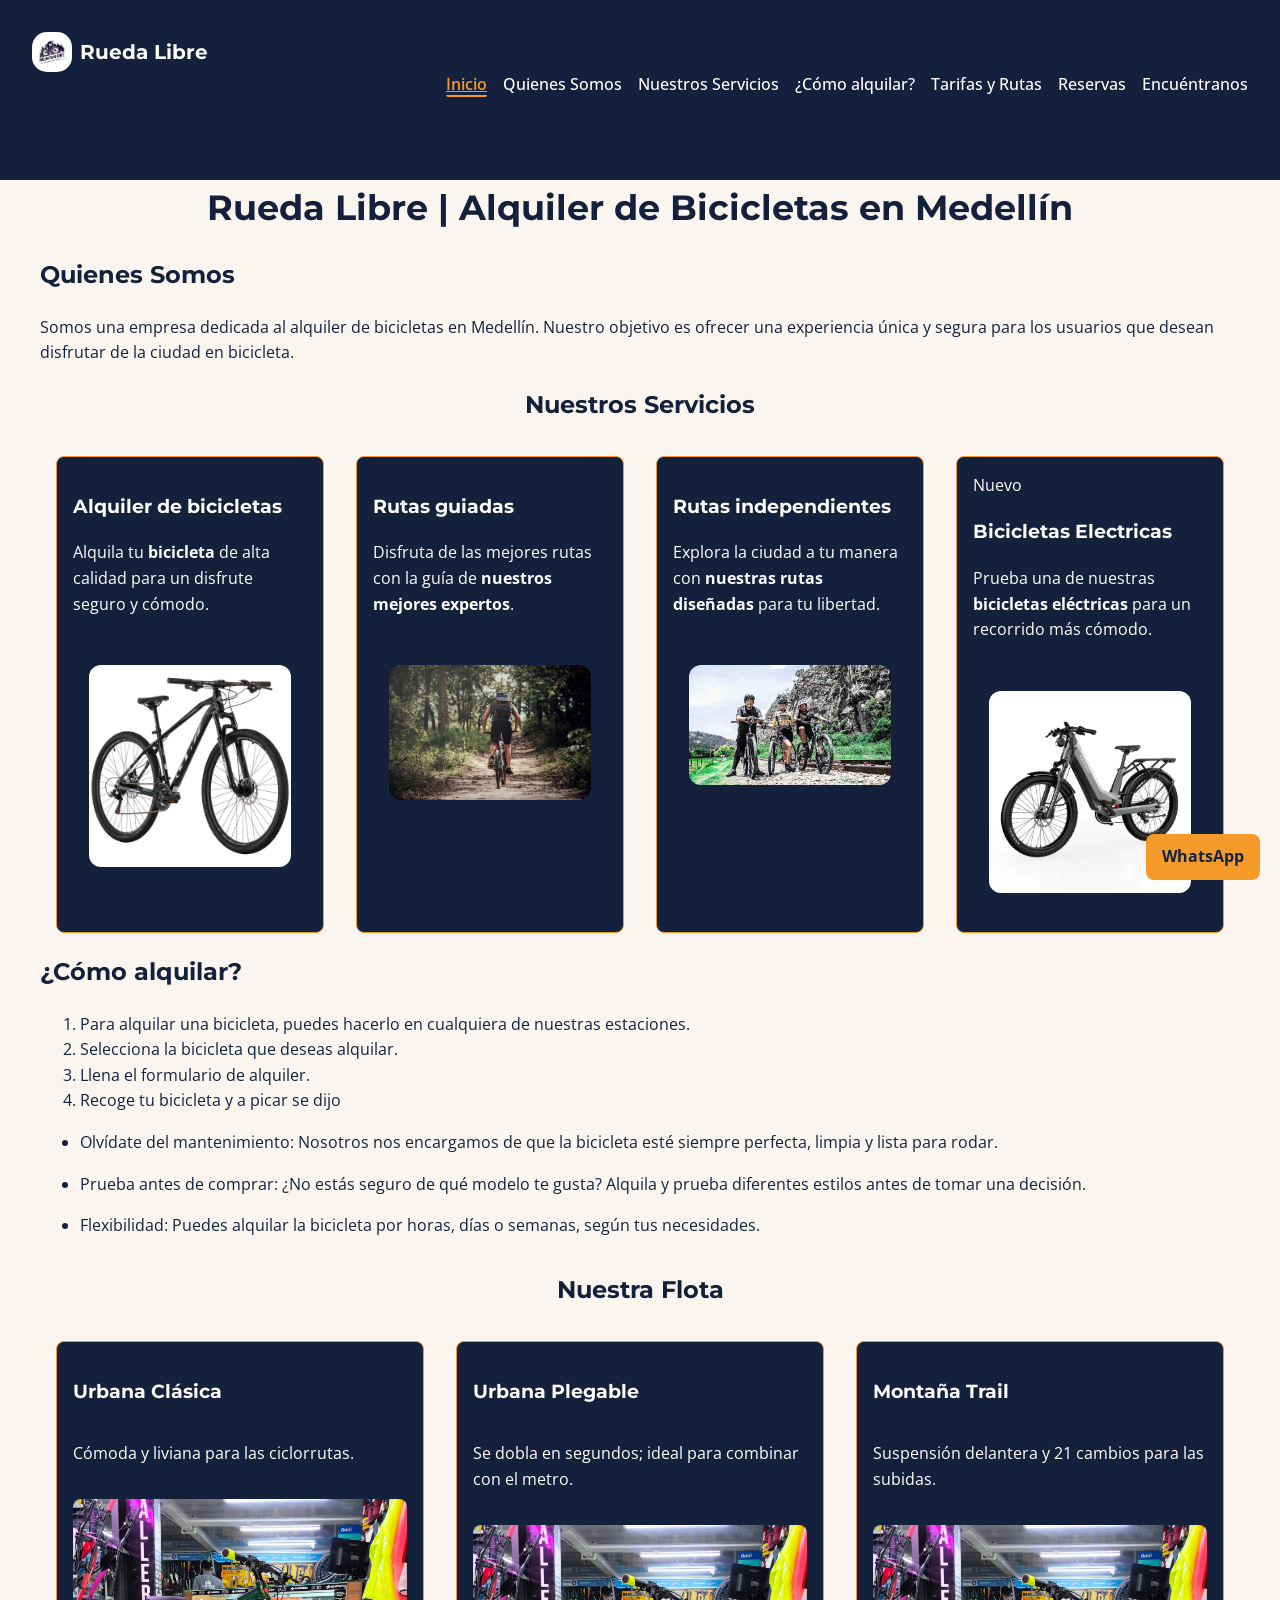
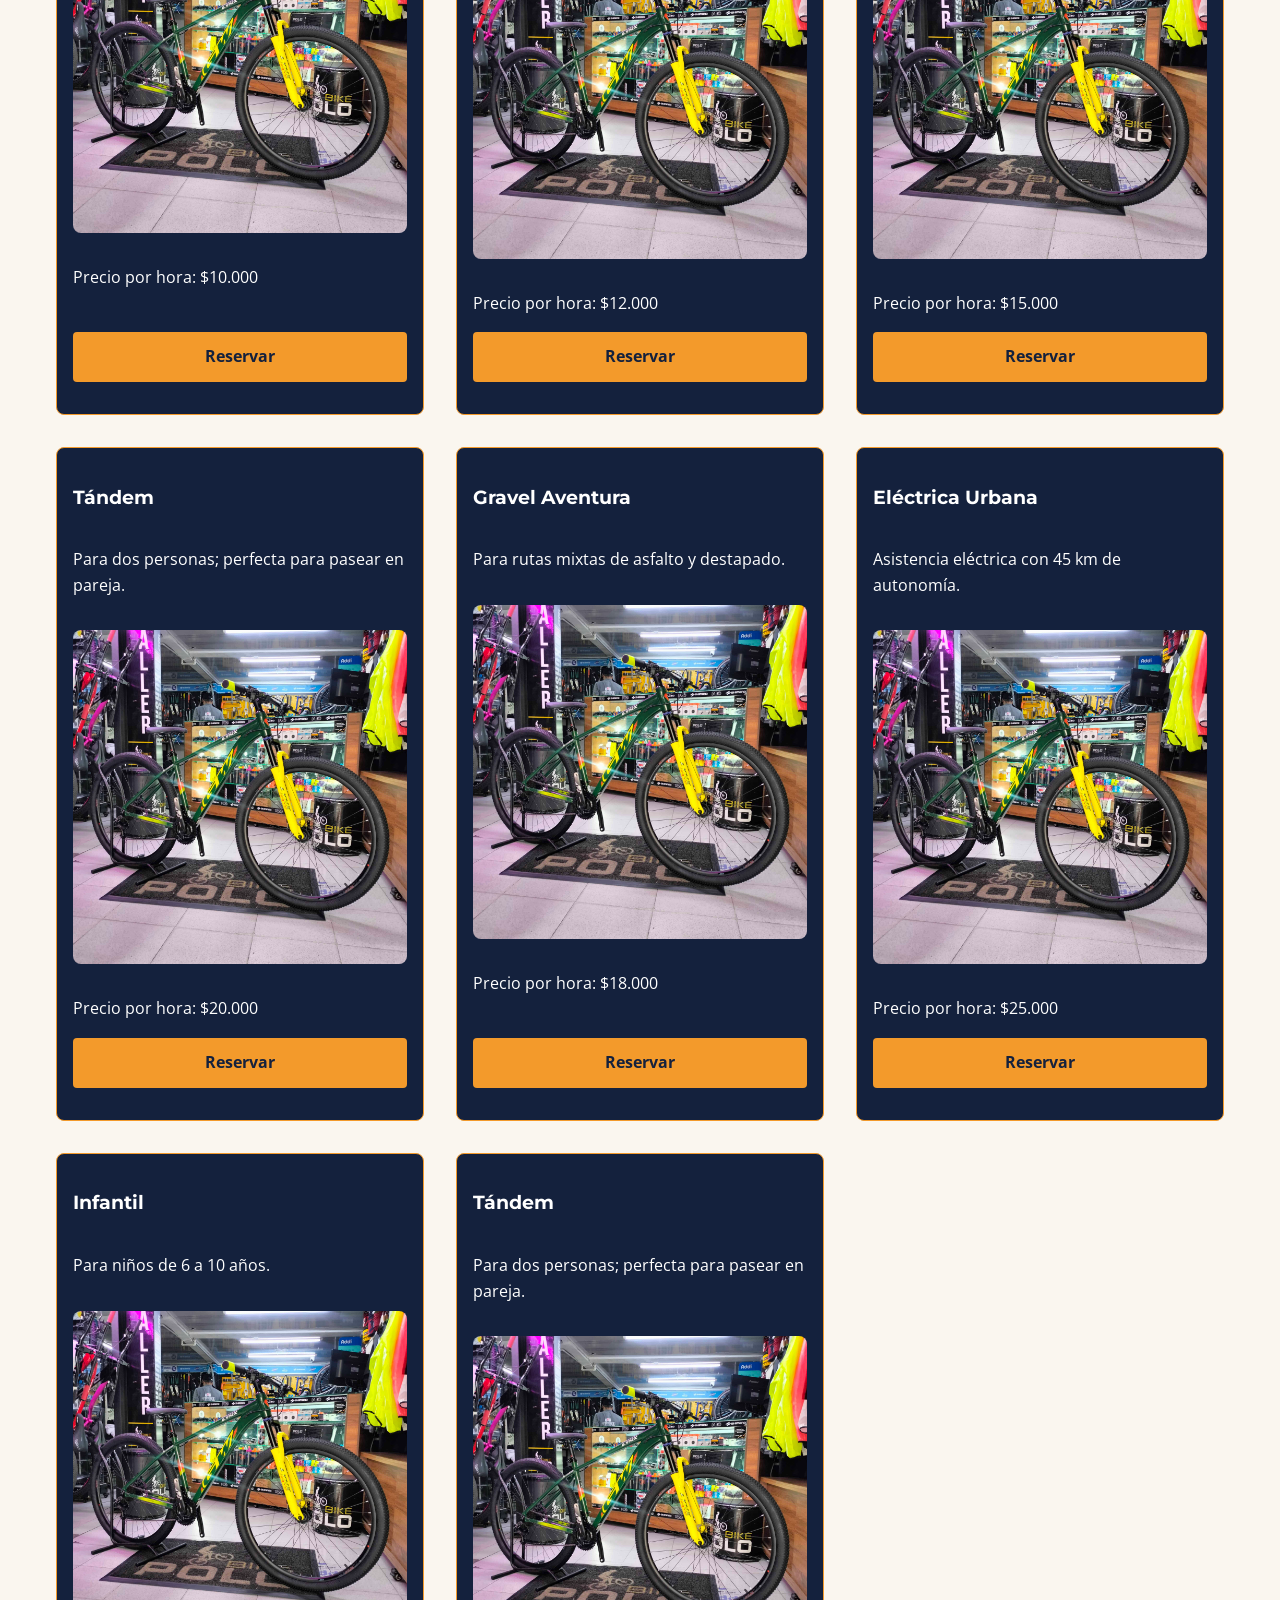
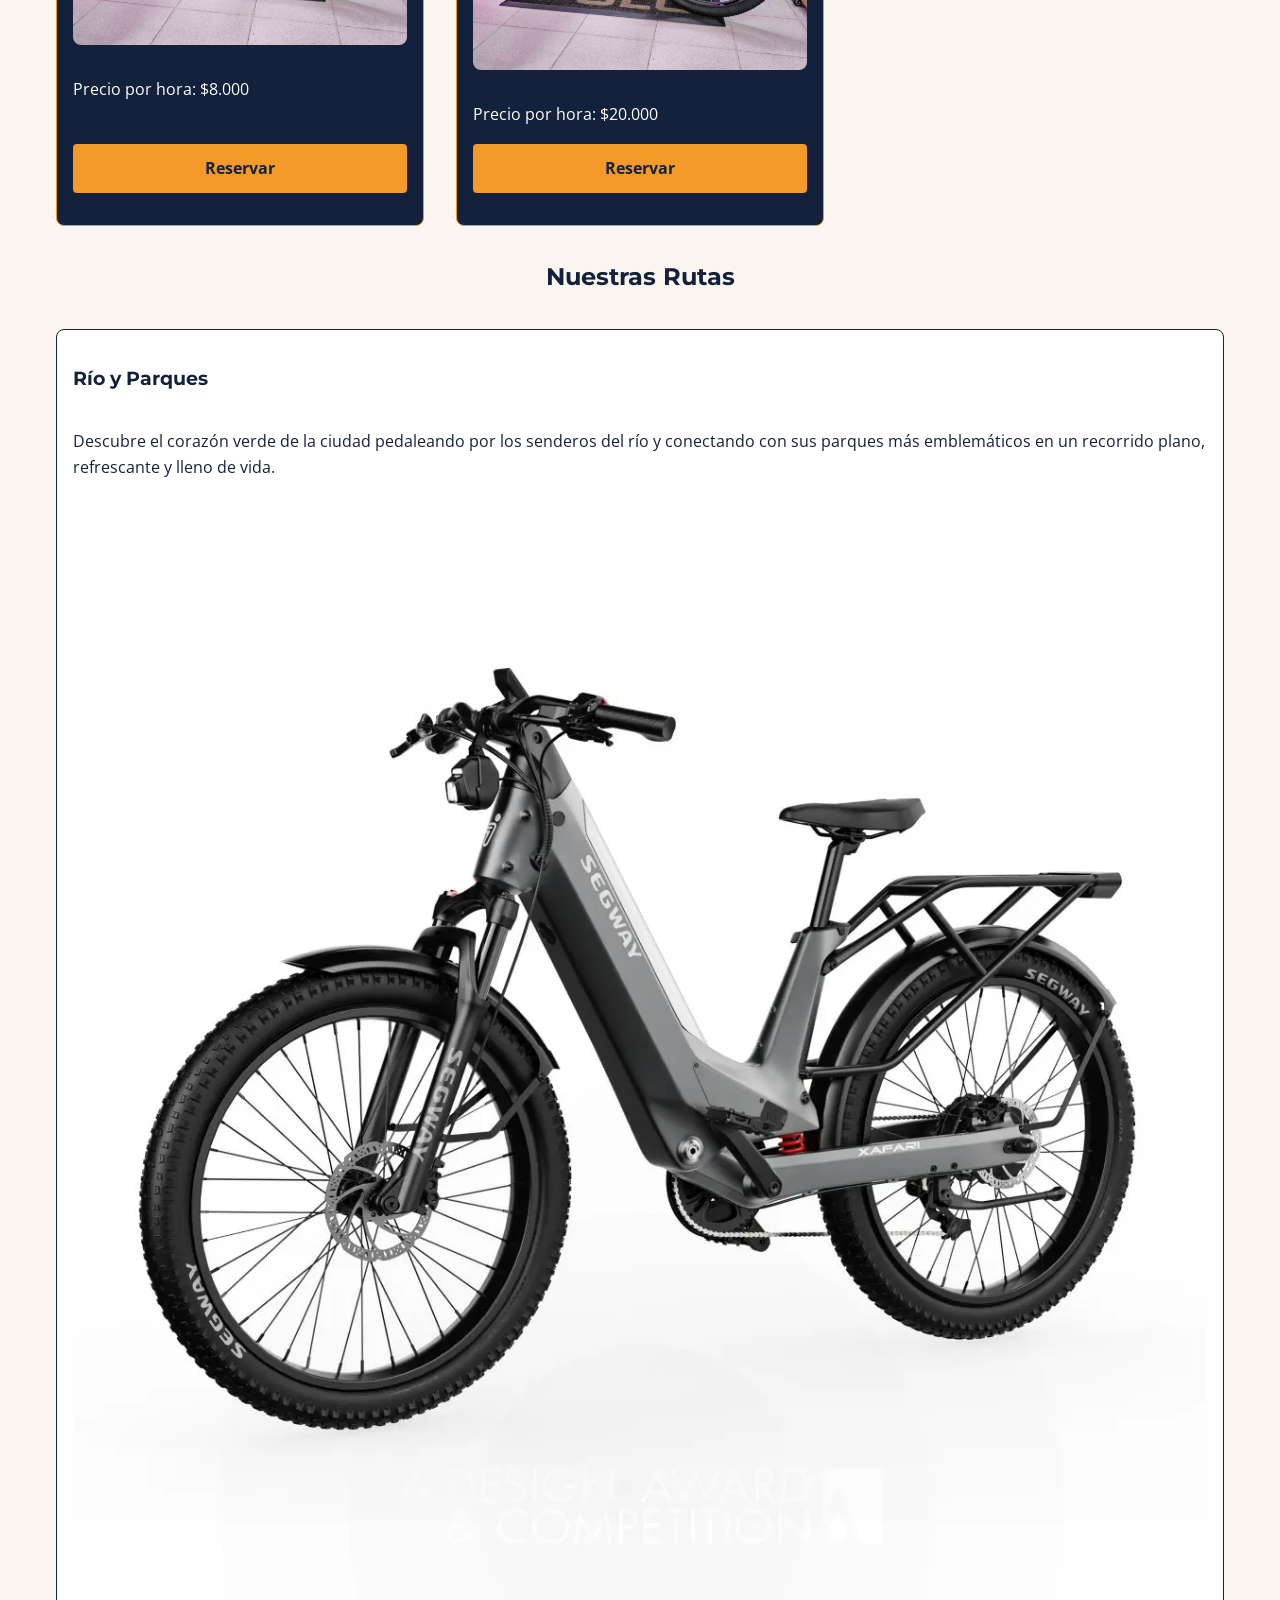
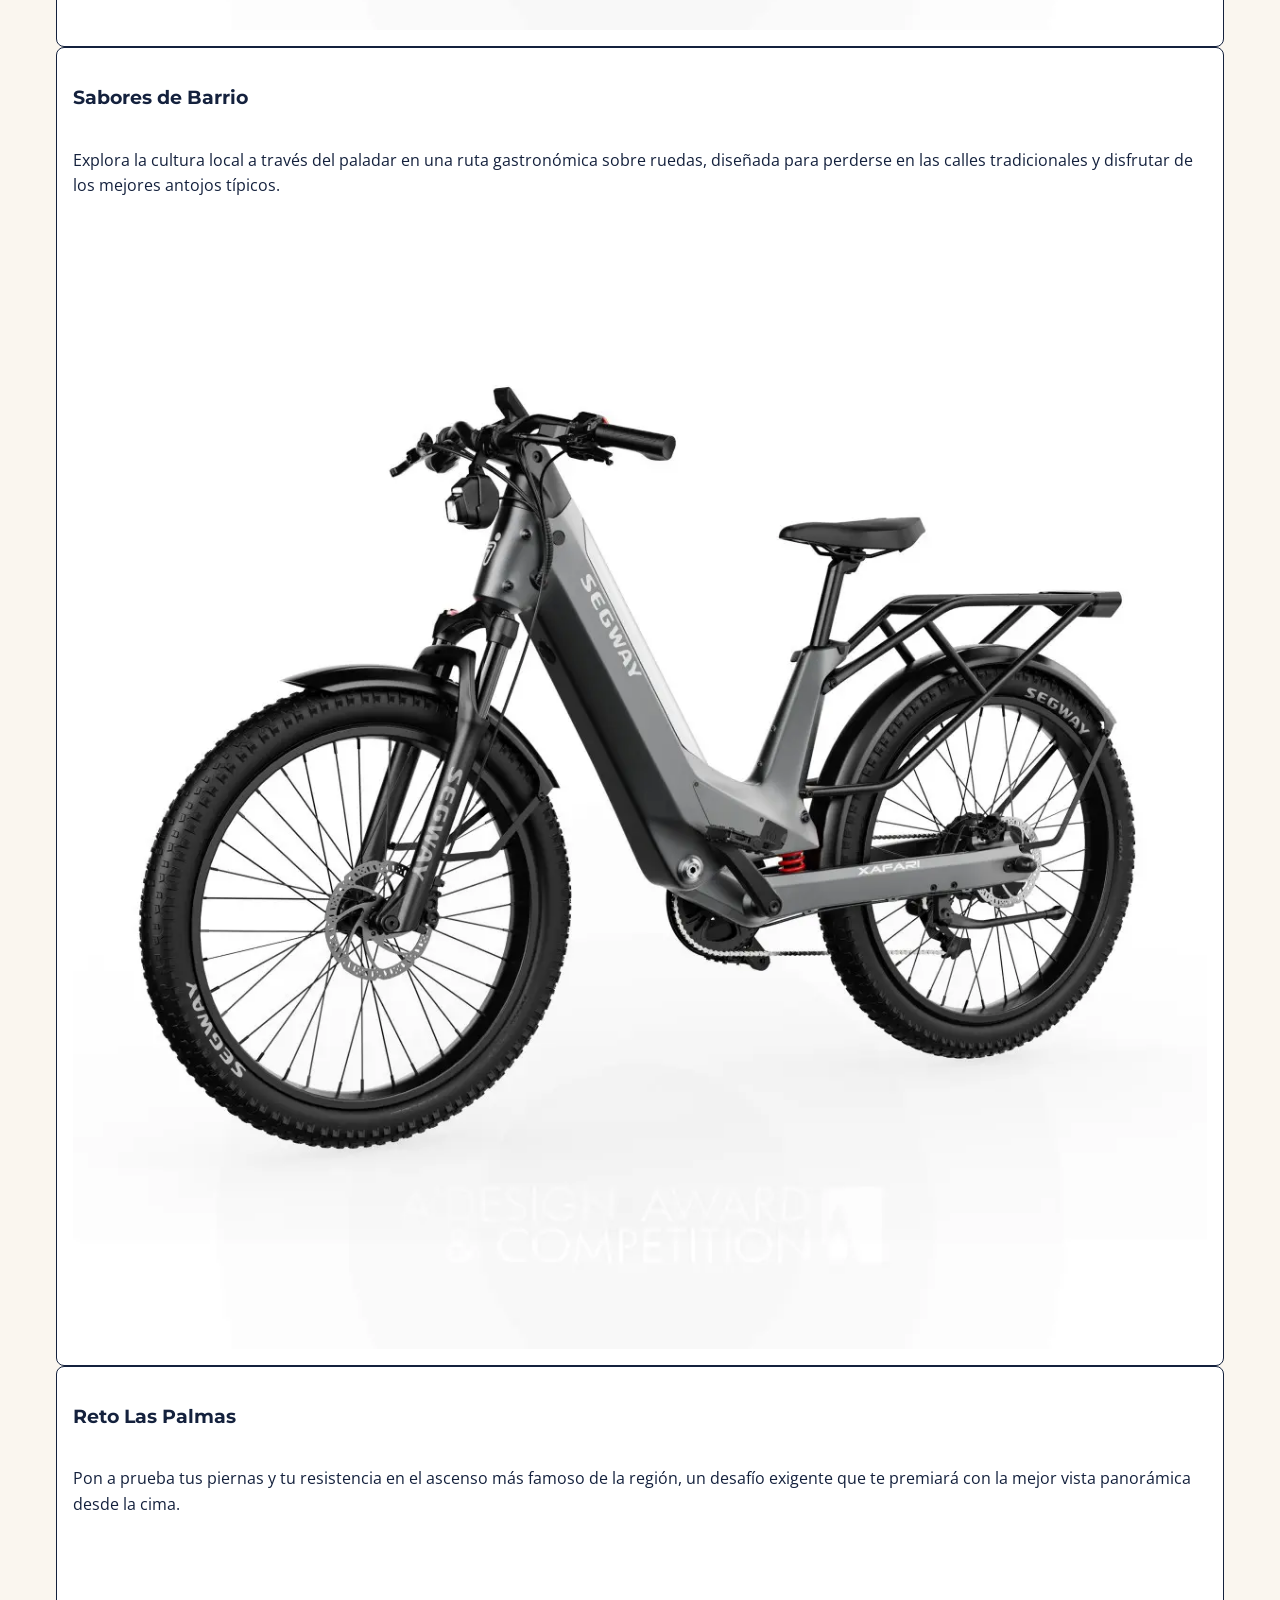
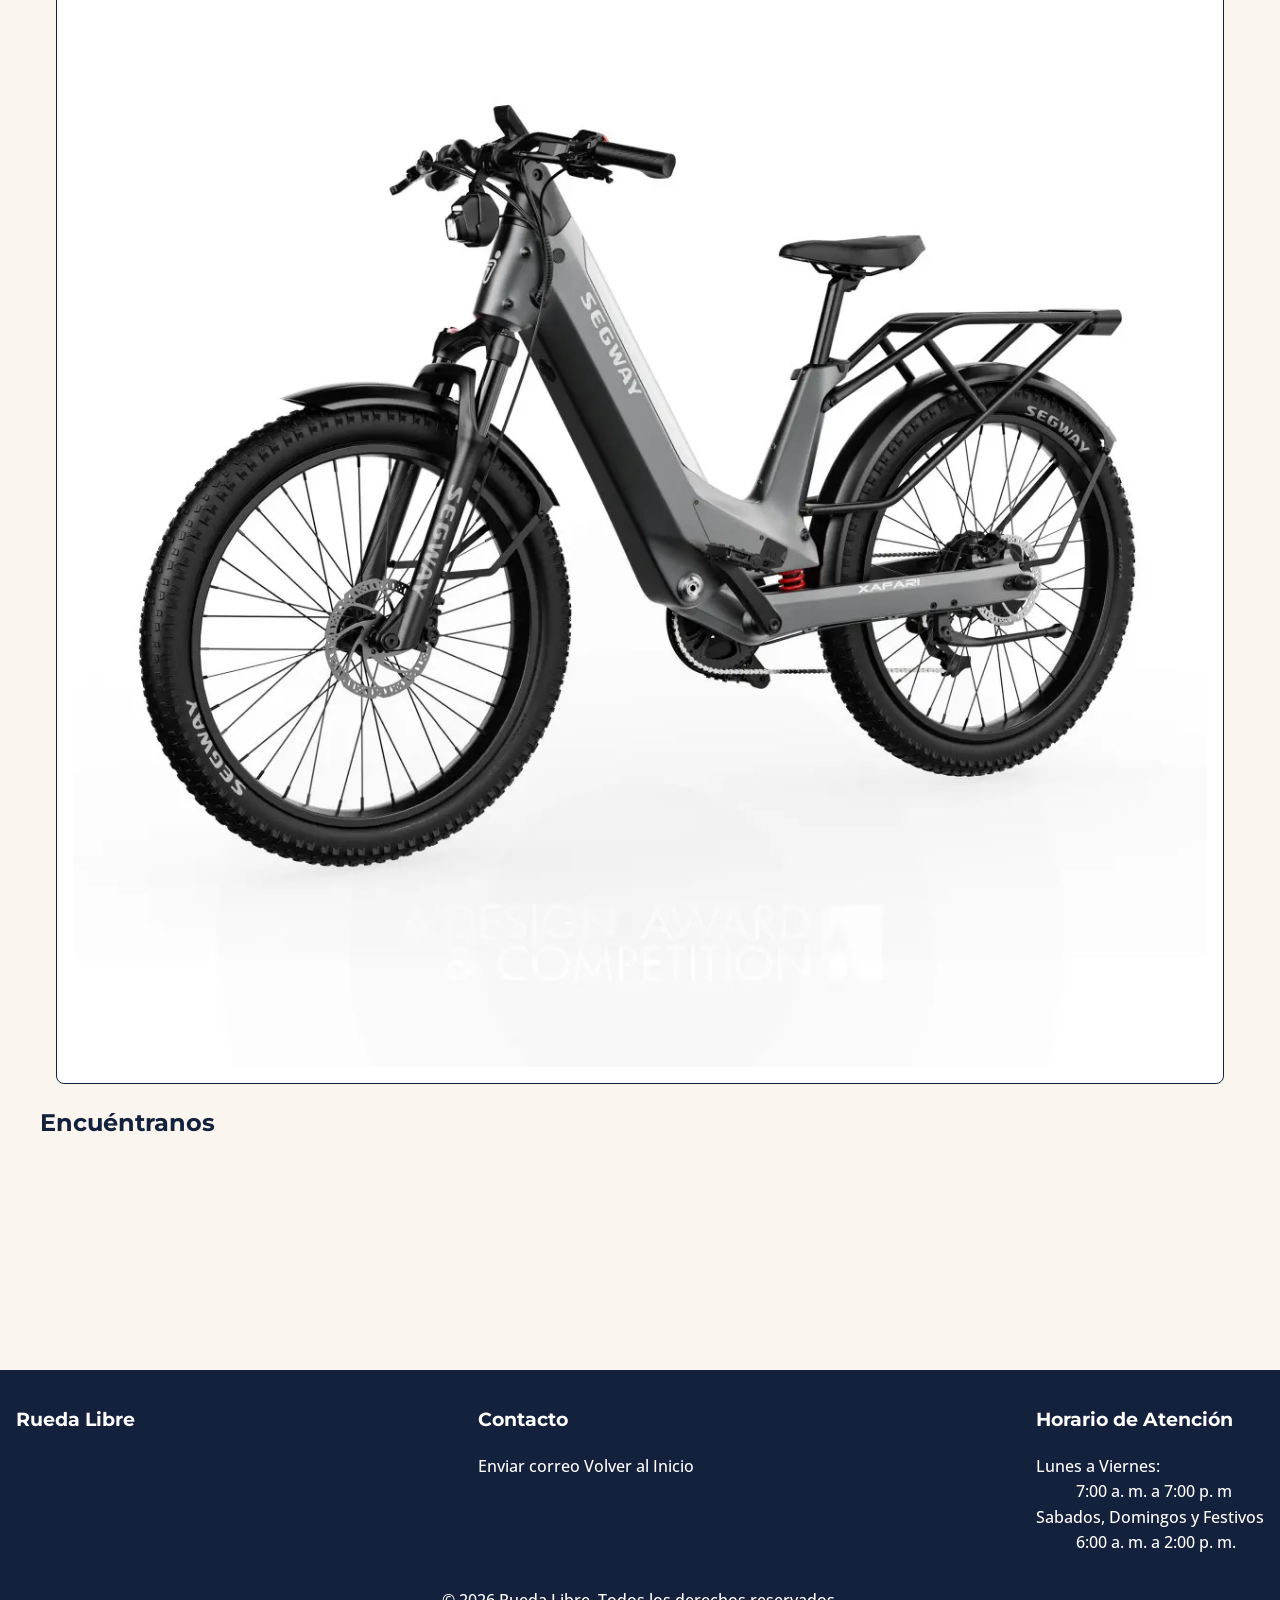
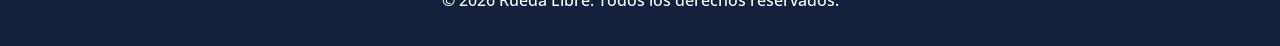
==== commit 37a96c59: "feat:v1.5 Crea nuevo directorio para empezar a usar bootstrap" ====
--- a/index.html
+++ b/index.html
@@ -41,12 +41,13 @@
         </div>
 
         
+        
+    </header>
+
+
+    
+    <main>
         <h1 class="titulo-portada">Rueda Libre | Alquiler de Bicicletas en Medellín</h1>
-    </header>
-
-
-    
-    <main>
         <section id="quienes-somos">
         <h2>Quienes Somos</h2>
         <p>Somos una empresa dedicada al alquiler de bicicletas en Medellín. Nuestro objetivo es ofrecer una experiencia única y segura para los usuarios que desean disfrutar de la ciudad en bicicleta.</p>
@@ -97,26 +98,27 @@
             <li>Llena el formulario de alquiler.</li>
             <li>Recoge tu bicicleta y a picar se dijo</li>
         </ol>
-        <ul>
-            <li>
+            <ul>
+                <li>
                 <p>  Olvídate del mantenimiento: Nosotros nos encargamos de que la bicicleta esté siempre perfecta, limpia y lista para rodar.</p>
                 
-            </li>
-
-            <li>
+                </li>
+
+                <li>
                 <p> Prueba antes de comprar: ¿No estás seguro de qué modelo te gusta? Alquila y prueba diferentes estilos antes de tomar una decisión.</p>
                 
-            </li>
-            <li>
+                </li>
+                <li>
                 <p> Flexibilidad: Puedes alquilar la bicicleta por horas, días o semanas, según tus necesidades.</p>
                 
-            </li>
-            
-            
-        </ul>
+                </li>
+            
+            
+            </ul>
         </section>
         
         <section id="flota" class="flota-container">
+            
             <h2>Nuestra Flota</h2>
             <div class="flota-grid">
                 <article class="tarjeta-destacada">
@@ -193,6 +195,30 @@
 
             </div>
         </section>
+
+        <section id="galeria" class="galeria-container">
+            <h2>Nuestras Rutas</h2>
+            <div class="galeria-flex">
+                <article class="tarjeta-destacada">
+                    <h3>Río y Parques</h3>
+                    <p>Descubre el corazón verde de la ciudad pedaleando por los senderos del río y conectando con sus parques más emblemáticos en un recorrido plano, refrescante y lleno de vida.</p>
+                    <img src="img/b-e.webp" alt="">
+                </article>
+
+                <article class="tarjeta-destacada">
+                    <h3>Sabores de Barrio</h3>
+                    <p>Explora la cultura local a través del paladar en una ruta gastronómica sobre ruedas, diseñada para perderse en las calles tradicionales y disfrutar de los mejores antojos típicos.</p>
+                    <img src="img/b-e.webp" alt="">
+                </article>
+
+                <article class="tarjeta-destacada">
+                    <h3>Reto Las Palmas</h3>
+                    <p>Pon a prueba tus piernas y tu resistencia en el ascenso más famoso de la región, un desafío exigente que te premiará con la mejor vista panorámica desde la cima.</p>
+                    <img src="img/b-e.webp" alt="">
+                </article>
+
+            </div>
+        </section>
     
         <section id="encuentranos">
         <h2>Encuéntranos</h2>
--- a/css/styles.css
+++ b/css/styles.css
@@ -32,17 +32,28 @@
     min-height: auto;
     display: flex;
     flex-direction: column;
+<<<<<<< HEAD
     justify-content: flex-start;
     padding: var(--espacio-mediano);
-}
-
-/* Barra superior que contiene el logo y el menú en los extremos */
+=======
+    justify-content: space-between; 
+    padding: var(--espacio-grande) var(--espacio-mediano);
+>>>>>>> ed11310e0b963472f8f590a2723e03646c6104f3
+}
+
+
 .barra-superior {
     width: 100%;
+<<<<<<< HEAD
     display: flex;
     flex-direction: column;
     align-items: center;
     gap: var(--espacio-mediano);
+=======
+    display: grid;
+    grid-template-columns: repeat(2, 1fr);
+    align-items: center;        
+>>>>>>> ed11310e0b963472f8f590a2723e03646c6104f3
 }
 
 .barra-superior .logo {
@@ -99,10 +110,18 @@
 
 #menu a.active { 
     color: var(--botones-enlaces-titulos-encabezados); 
+<<<<<<< HEAD
     font-weight: 600;
     border-bottom: 2px solid var(--botones-enlaces-titulos-encabezados); 
     border-radius: 2px;
-}
+=======
+    border-bottom-color: var(--botones-enlaces-titulos-encabezados);
+    text-decoration: underline;
+    font-weight: 600; 
+>>>>>>> ed11310e0b963472f8f590a2723e03646c6104f3
+}
+
+
 
 /* Menu Pseudoclases */
 #menu a:hover {
@@ -182,6 +201,40 @@
     color: var(--color-secundario);
 }
 
+<<<<<<< HEAD
+=======
+/* Galeria Nuestras Rutas */
+.galeria-flex{
+    display: flex;
+    gap: var(--espacio-mediano);
+}
+
+.galeria-flex .tarjeta-destacada{
+    padding: var(--espacio-mediano);
+    border: 1px solid var(--color-principal);
+    border-radius: 8px;
+    background-color: var(--color-secundario);
+    color: var(--color-principal);
+    display: flex;
+    flex-direction: column;
+    justify-content: space-between;
+}
+
+.galeria-container {
+    margin-top: var(--espacio-mediano);
+    padding-inline: var(--espacio-mediano);
+}
+.galeria-container h2 {
+    text-align: center;
+    margin: var(--espacio-grande);
+}
+
+.galeria-container img {
+    width: 100%;
+}
+
+
+>>>>>>> ed11310e0b963472f8f590a2723e03646c6104f3
 /* Inputs Pseudoclases*/
 input:focus, select:focus, textarea:focus {
     outline: none;
@@ -283,6 +336,21 @@
     margin: 0 auto;
     padding: var(--espacio-mediano);
 }
+
+
+.fila-campos {
+    display: flex;
+    gap: var(--espacio-mediano);
+    width: 100%;
+    max-width: 500px; 
+}
+
+.grupo-campos {
+    flex: 1;
+    display: flex;
+    
+}
+
 
 fieldset {
     background-color: var(--color-principal);
@@ -345,6 +413,41 @@
     color: var(--color-secundario);
 }
 
+<<<<<<< HEAD
+=======
+.reservas-container {
+    display: grid;
+    grid-template-columns: repeat(3, 1fr);
+    gap: var(--espacio-mediano);
+}
+
+.form-container {
+    grid-column: span 2;
+    display: flex;
+}
+
+.contact-info {
+    grid-column: span 1;
+}
+
+
+
+
+
+/* Menu de Navegación */
+header nav ul, 
+.menu-navegacion {
+    display: flex;    
+    flex-direction: row;  
+    justify-content: center;
+    align-items: center;    
+    gap: var(--espacio-mediano); 
+    list-style: none;      
+    padding: 0;
+    margin: 0;
+}
+
+>>>>>>> ed11310e0b963472f8f590a2723e03646c6104f3
 /* Nueva etiqueta bicicletas electricas */
 .etiqueta-nuevo {
     background-color: var(--botones-enlaces-titulos-encabezados);
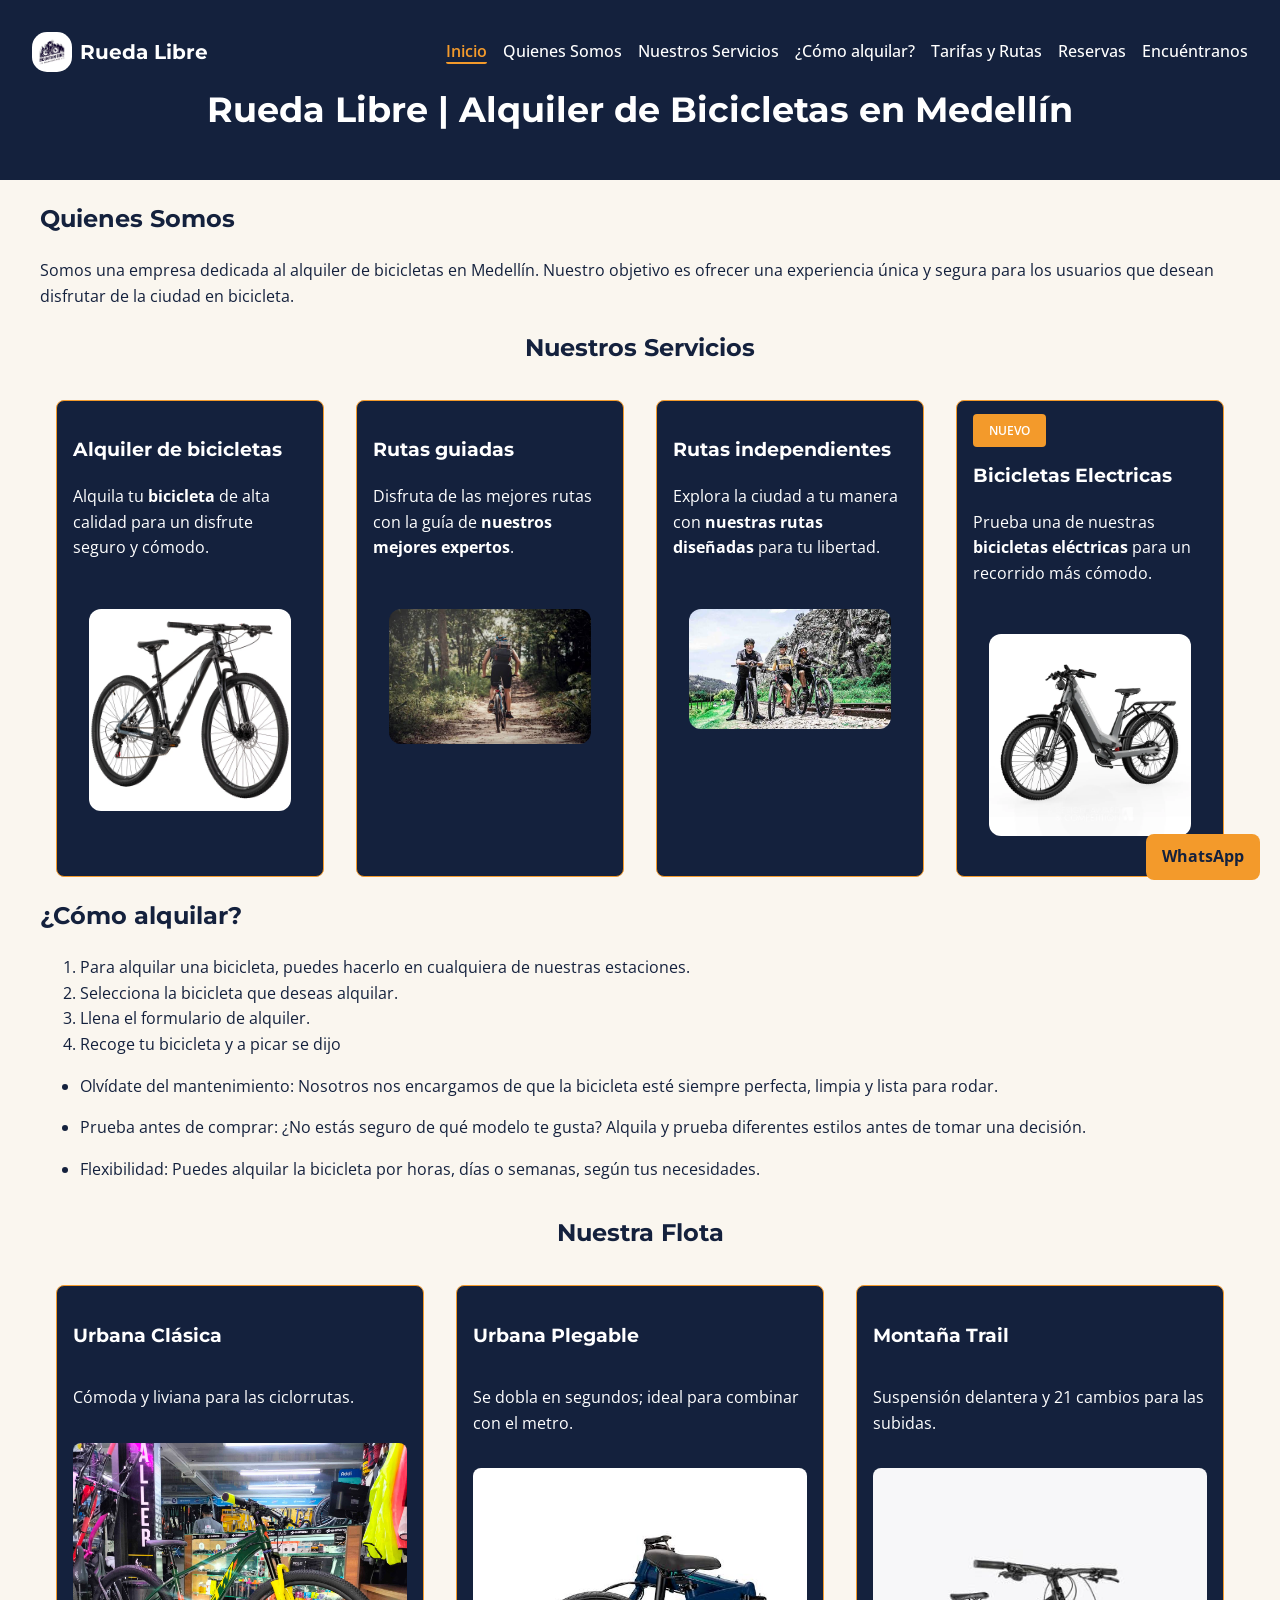
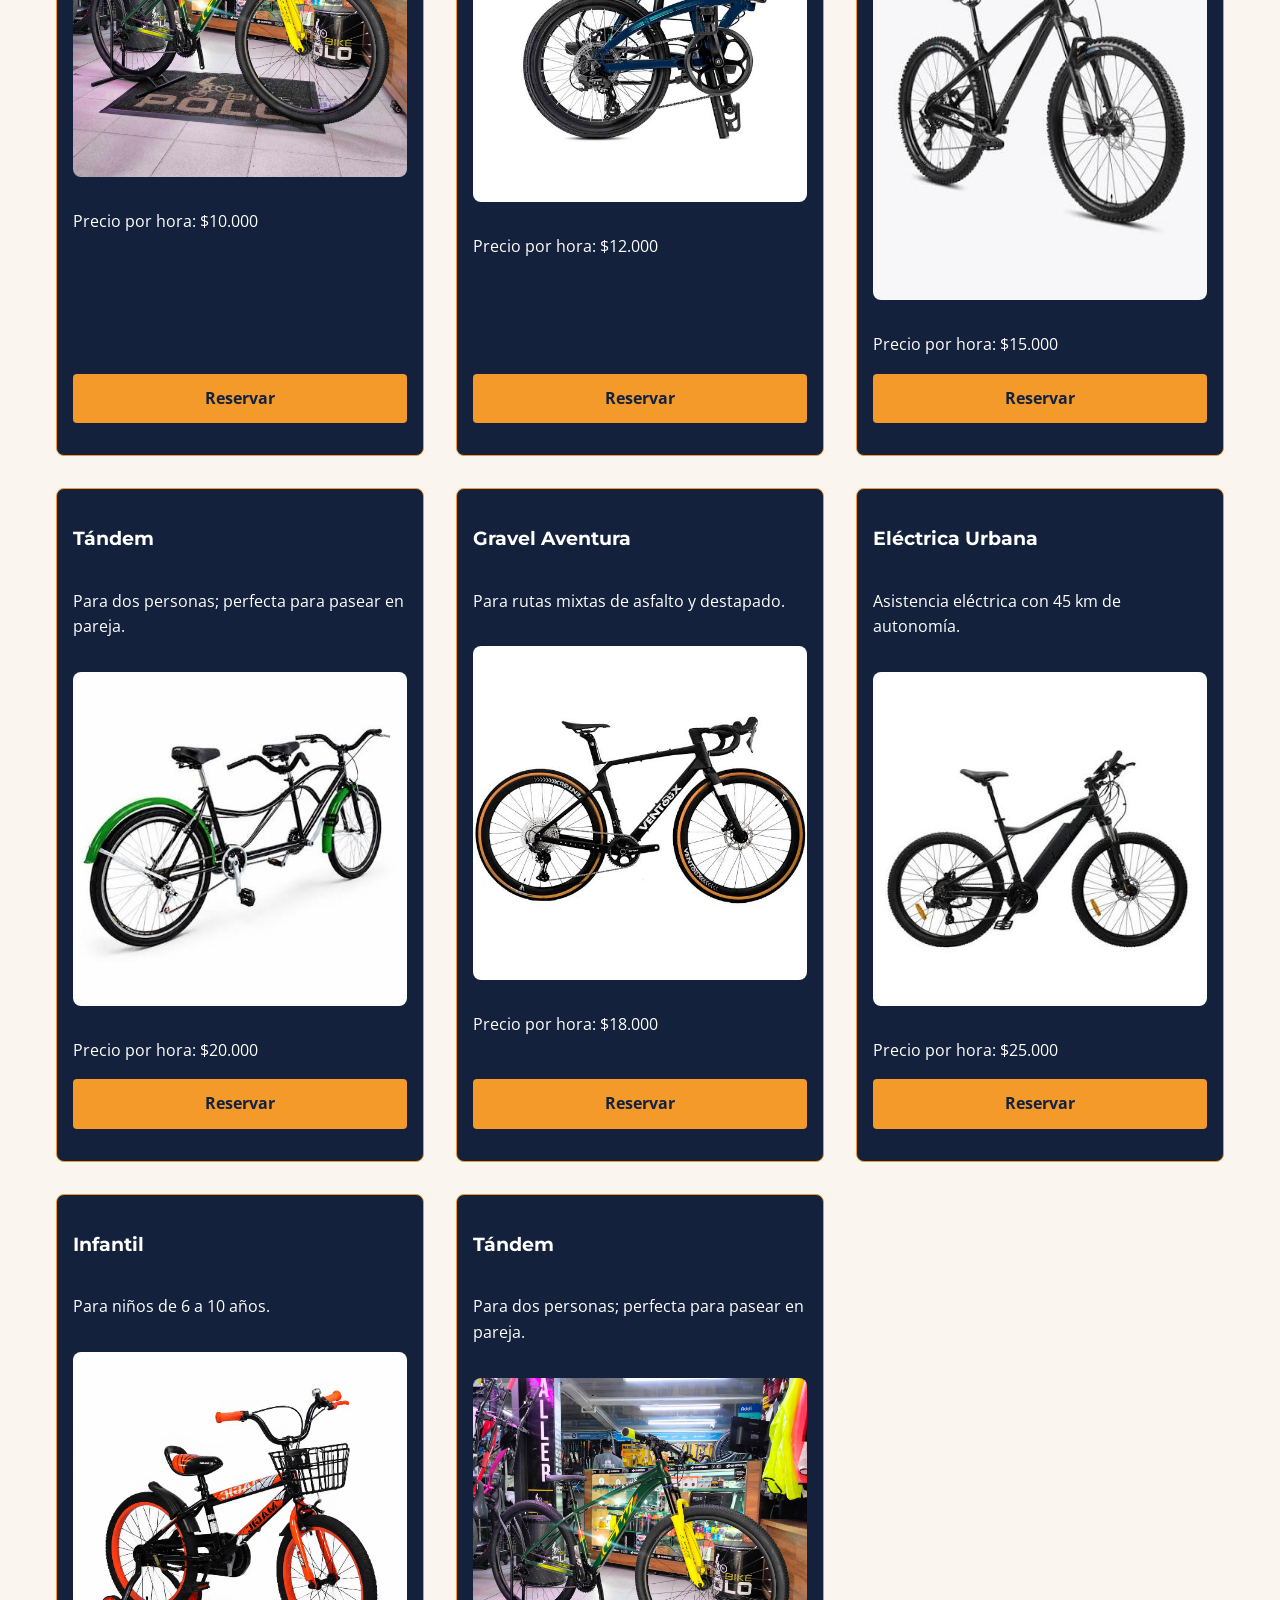
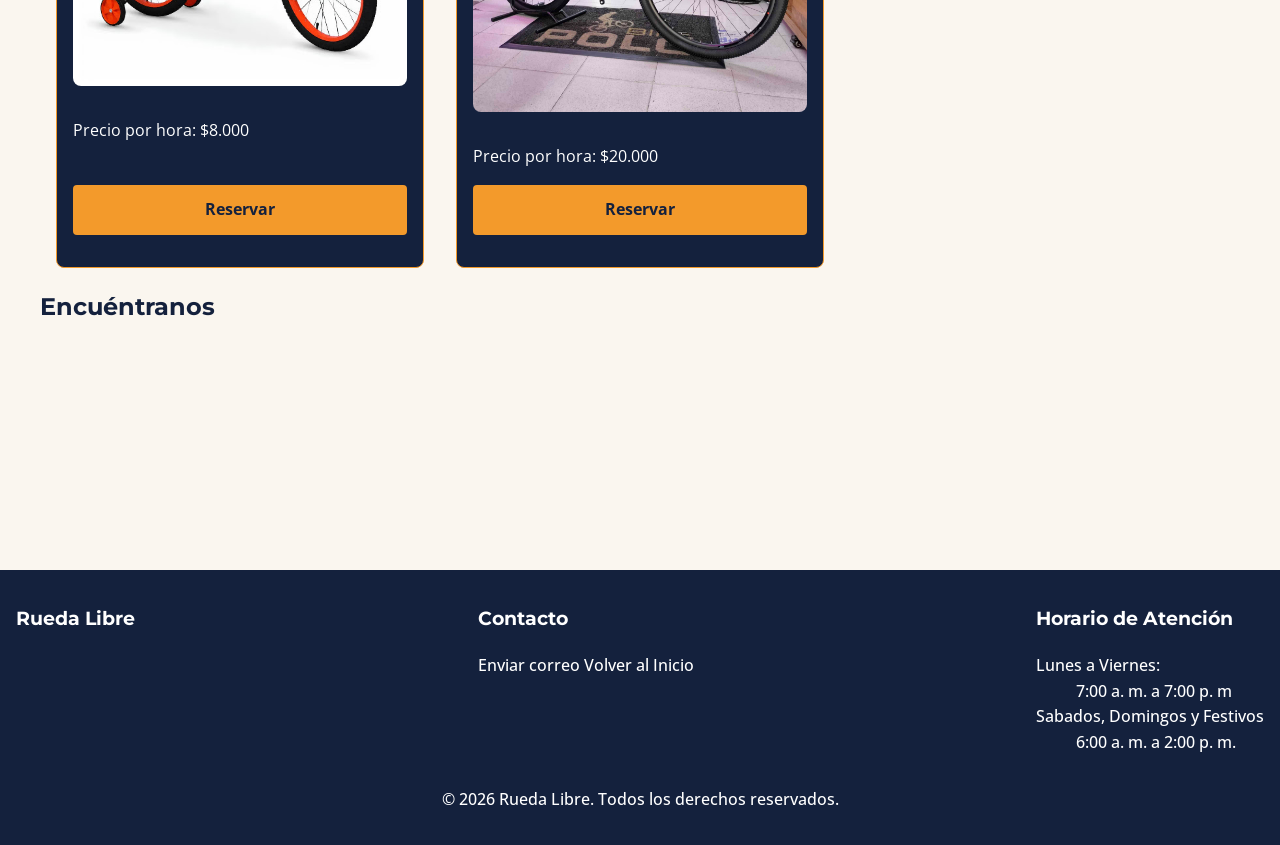
==== commit a17722d8: "style:Organiza seccion con Bootstrap" ====
--- a/index.html
+++ b/index.html
@@ -41,13 +41,12 @@
         </div>
 
         
-        
+        <h1 class="titulo-portada">Rueda Libre | Alquiler de Bicicletas en Medellín</h1>
     </header>
 
 
     
     <main>
-        <h1 class="titulo-portada">Rueda Libre | Alquiler de Bicicletas en Medellín</h1>
         <section id="quienes-somos">
         <h2>Quienes Somos</h2>
         <p>Somos una empresa dedicada al alquiler de bicicletas en Medellín. Nuestro objetivo es ofrecer una experiencia única y segura para los usuarios que desean disfrutar de la ciudad en bicicleta.</p>
@@ -98,27 +97,26 @@
             <li>Llena el formulario de alquiler.</li>
             <li>Recoge tu bicicleta y a picar se dijo</li>
         </ol>
-            <ul>
-                <li>
+        <ul>
+            <li>
                 <p>  Olvídate del mantenimiento: Nosotros nos encargamos de que la bicicleta esté siempre perfecta, limpia y lista para rodar.</p>
                 
-                </li>
-
-                <li>
+            </li>
+
+            <li>
                 <p> Prueba antes de comprar: ¿No estás seguro de qué modelo te gusta? Alquila y prueba diferentes estilos antes de tomar una decisión.</p>
                 
-                </li>
-                <li>
+            </li>
+            <li>
                 <p> Flexibilidad: Puedes alquilar la bicicleta por horas, días o semanas, según tus necesidades.</p>
                 
-                </li>
+            </li>
             
             
-            </ul>
+        </ul>
         </section>
         
         <section id="flota" class="flota-container">
-            
             <h2>Nuestra Flota</h2>
             <div class="flota-grid">
                 <article class="tarjeta-destacada">
@@ -133,7 +131,7 @@
                 <article class="tarjeta-destacada">
                     <h3>Urbana Plegable</h3>
                     <p>Se dobla en segundos; ideal para combinar con el metro.</p>
-                    <img src="img/nuestra-flota.jpg" alt="">
+                    <img src="img/bplegable.jpeg" alt="">
                     <p>Precio por hora: $12.000  </p>
                     <a href="paginas/reservas.html" class="btn-cta">Reservar </a>
                     
@@ -142,7 +140,7 @@
                 <article class="tarjeta-destacada">
                     <h3>Montaña Trail</h3>
                         <p> Suspensión delantera y 21 cambios para las subidas.</p>
-                        <img src="img/nuestra-flota.jpg" alt="">
+                        <img src="img/bmontanatrail.jpeg" alt="">
                         <p>Precio por hora: $15.000  </p>
                         <a href="paginas/reservas.html" class="btn-cta">Reservar </a>
                         
@@ -151,7 +149,7 @@
                 <article class="tarjeta-destacada">
                     <h3>Tándem</h3>
                         <p> Para dos personas; perfecta para pasear en pareja.</p>
-                        <img src="img/nuestra-flota.jpg" alt="">
+                        <img src="img/btandem.jpeg" alt="">
                         <p>Precio por hora: $20.000  </p>
                         <a href="paginas/reservas.html" class="btn-cta">Reservar </a>
                         
@@ -160,7 +158,7 @@
                 <article class="tarjeta-destacada">
                     <h3>Gravel Aventura</h3>
                     <p>Para rutas mixtas de asfalto y destapado.</p>
-                    <img src="img/nuestra-flota.jpg" alt="">
+                    <img src="img/bgravel.jpeg" alt="">
                     <p>Precio por hora: $18.000  </p>
                     <a href="paginas/reservas.html" class="btn-cta">Reservar </a>
                     
@@ -169,7 +167,7 @@
                 <article class="tarjeta-destacada">
                     <h3>Eléctrica Urbana</h3>
                     <p>Asistencia eléctrica con 45 km de autonomía.</p>
-                    <img src="img/nuestra-flota.jpg" alt="">
+                    <img src="img/belectrica.jpeg" alt="">
                     <p>Precio por hora: $25.000  </p>
                     <a href="paginas/reservas.html" class="btn-cta">Reservar </a>
                     
@@ -178,7 +176,7 @@
                 <article class="tarjeta-destacada">
                     <h3>Infantil</h3>
                     <p>Para niños de 6 a 10 años.</p>
-                    <img src="img/nuestra-flota.jpg" alt="">
+                    <img src="img/binfantil.jpg" alt="">
                     <p>Precio por hora: $8.000  </p>
                     <a href="paginas/reservas.html" class="btn-cta">Reservar </a>
                     
@@ -191,30 +189,6 @@
                     <p>Precio por hora: $20.000  </p>
                     <a href="paginas/reservas.html" class="btn-cta">Reservar </a>
                     
-                </article>
-
-            </div>
-        </section>
-
-        <section id="galeria" class="galeria-container">
-            <h2>Nuestras Rutas</h2>
-            <div class="galeria-flex">
-                <article class="tarjeta-destacada">
-                    <h3>Río y Parques</h3>
-                    <p>Descubre el corazón verde de la ciudad pedaleando por los senderos del río y conectando con sus parques más emblemáticos en un recorrido plano, refrescante y lleno de vida.</p>
-                    <img src="img/b-e.webp" alt="">
-                </article>
-
-                <article class="tarjeta-destacada">
-                    <h3>Sabores de Barrio</h3>
-                    <p>Explora la cultura local a través del paladar en una ruta gastronómica sobre ruedas, diseñada para perderse en las calles tradicionales y disfrutar de los mejores antojos típicos.</p>
-                    <img src="img/b-e.webp" alt="">
-                </article>
-
-                <article class="tarjeta-destacada">
-                    <h3>Reto Las Palmas</h3>
-                    <p>Pon a prueba tus piernas y tu resistencia en el ascenso más famoso de la región, un desafío exigente que te premiará con la mejor vista panorámica desde la cima.</p>
-                    <img src="img/b-e.webp" alt="">
                 </article>
 
             </div>
--- a/css/styles.css
+++ b/css/styles.css
@@ -32,28 +32,17 @@
     min-height: auto;
     display: flex;
     flex-direction: column;
-<<<<<<< HEAD
     justify-content: flex-start;
     padding: var(--espacio-mediano);
-=======
-    justify-content: space-between; 
-    padding: var(--espacio-grande) var(--espacio-mediano);
->>>>>>> ed11310e0b963472f8f590a2723e03646c6104f3
-}
-
-
+}
+
+/* Barra superior que contiene el logo y el menú en los extremos */
 .barra-superior {
     width: 100%;
-<<<<<<< HEAD
     display: flex;
     flex-direction: column;
     align-items: center;
     gap: var(--espacio-mediano);
-=======
-    display: grid;
-    grid-template-columns: repeat(2, 1fr);
-    align-items: center;        
->>>>>>> ed11310e0b963472f8f590a2723e03646c6104f3
 }
 
 .barra-superior .logo {
@@ -110,18 +99,10 @@
 
 #menu a.active { 
     color: var(--botones-enlaces-titulos-encabezados); 
-<<<<<<< HEAD
     font-weight: 600;
     border-bottom: 2px solid var(--botones-enlaces-titulos-encabezados); 
     border-radius: 2px;
-=======
-    border-bottom-color: var(--botones-enlaces-titulos-encabezados);
-    text-decoration: underline;
-    font-weight: 600; 
->>>>>>> ed11310e0b963472f8f590a2723e03646c6104f3
-}
-
-
+}
 
 /* Menu Pseudoclases */
 #menu a:hover {
@@ -201,40 +182,6 @@
     color: var(--color-secundario);
 }
 
-<<<<<<< HEAD
-=======
-/* Galeria Nuestras Rutas */
-.galeria-flex{
-    display: flex;
-    gap: var(--espacio-mediano);
-}
-
-.galeria-flex .tarjeta-destacada{
-    padding: var(--espacio-mediano);
-    border: 1px solid var(--color-principal);
-    border-radius: 8px;
-    background-color: var(--color-secundario);
-    color: var(--color-principal);
-    display: flex;
-    flex-direction: column;
-    justify-content: space-between;
-}
-
-.galeria-container {
-    margin-top: var(--espacio-mediano);
-    padding-inline: var(--espacio-mediano);
-}
-.galeria-container h2 {
-    text-align: center;
-    margin: var(--espacio-grande);
-}
-
-.galeria-container img {
-    width: 100%;
-}
-
-
->>>>>>> ed11310e0b963472f8f590a2723e03646c6104f3
 /* Inputs Pseudoclases*/
 input:focus, select:focus, textarea:focus {
     outline: none;
@@ -285,6 +232,11 @@
     padding: var(--espacio-mediano);
 }
 
+#encuentranos iframe{
+    margin-bottom: var(--espacio-mediano);
+    border-radius: 10px;
+}
+
 /* Tablas */
 
 .tarifas-table {
@@ -336,21 +288,6 @@
     margin: 0 auto;
     padding: var(--espacio-mediano);
 }
-
-
-.fila-campos {
-    display: flex;
-    gap: var(--espacio-mediano);
-    width: 100%;
-    max-width: 500px; 
-}
-
-.grupo-campos {
-    flex: 1;
-    display: flex;
-    
-}
-
 
 fieldset {
     background-color: var(--color-principal);
@@ -413,41 +350,6 @@
     color: var(--color-secundario);
 }
 
-<<<<<<< HEAD
-=======
-.reservas-container {
-    display: grid;
-    grid-template-columns: repeat(3, 1fr);
-    gap: var(--espacio-mediano);
-}
-
-.form-container {
-    grid-column: span 2;
-    display: flex;
-}
-
-.contact-info {
-    grid-column: span 1;
-}
-
-
-
-
-
-/* Menu de Navegación */
-header nav ul, 
-.menu-navegacion {
-    display: flex;    
-    flex-direction: row;  
-    justify-content: center;
-    align-items: center;    
-    gap: var(--espacio-mediano); 
-    list-style: none;      
-    padding: 0;
-    margin: 0;
-}
-
->>>>>>> ed11310e0b963472f8f590a2723e03646c6104f3
 /* Nueva etiqueta bicicletas electricas */
 .etiqueta-nuevo {
     background-color: var(--botones-enlaces-titulos-encabezados);
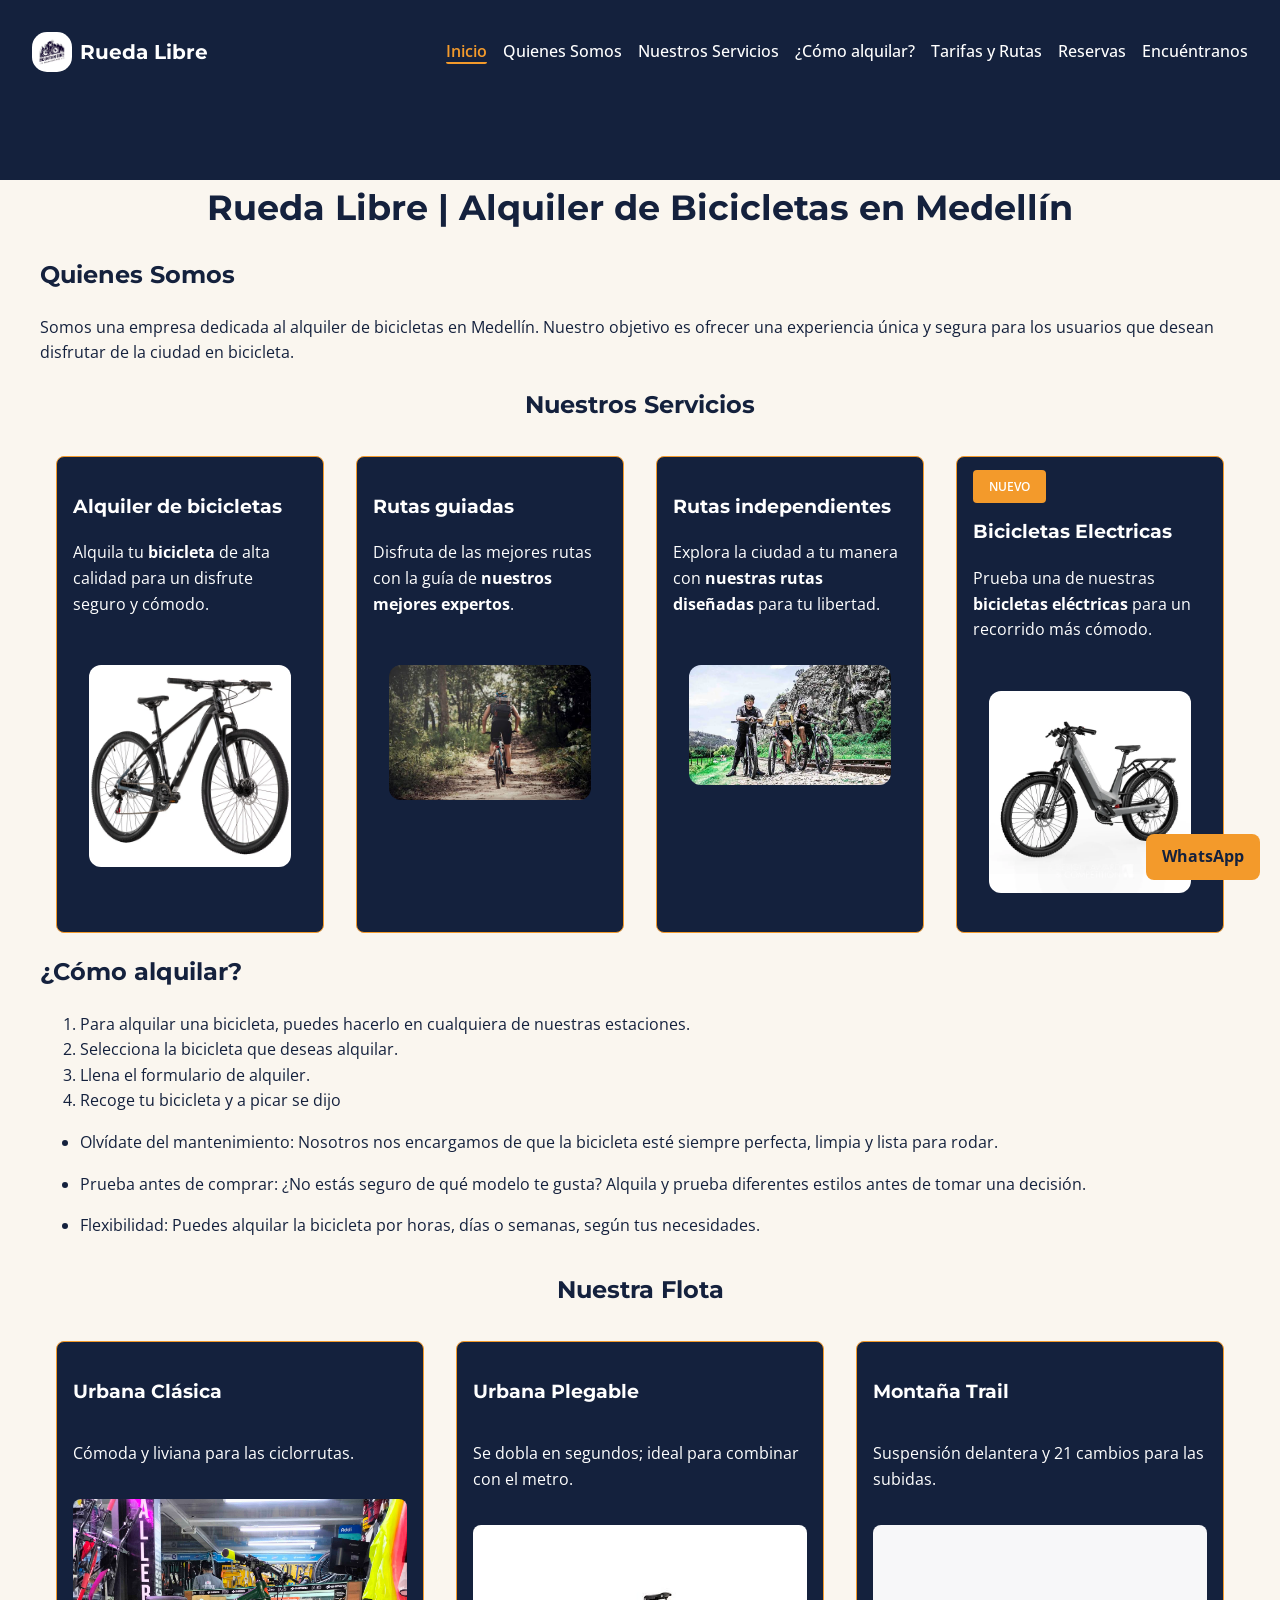
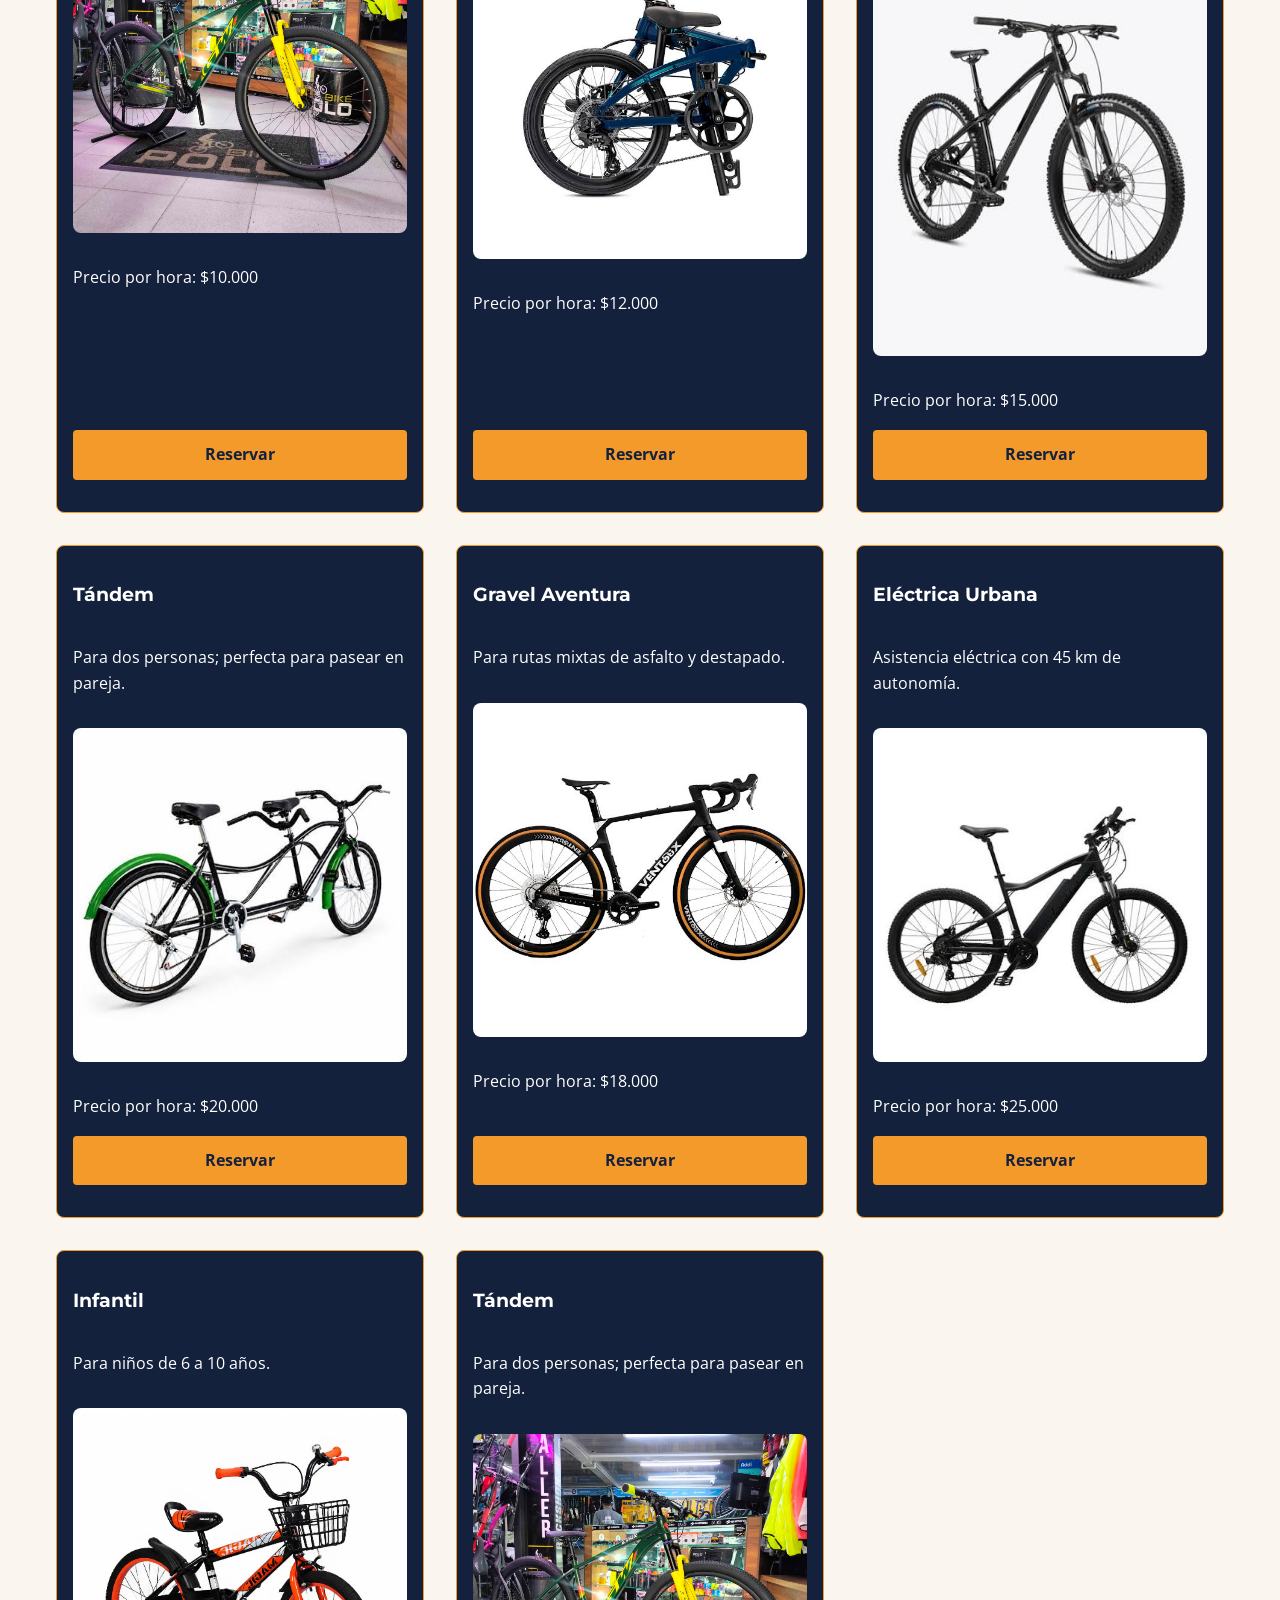
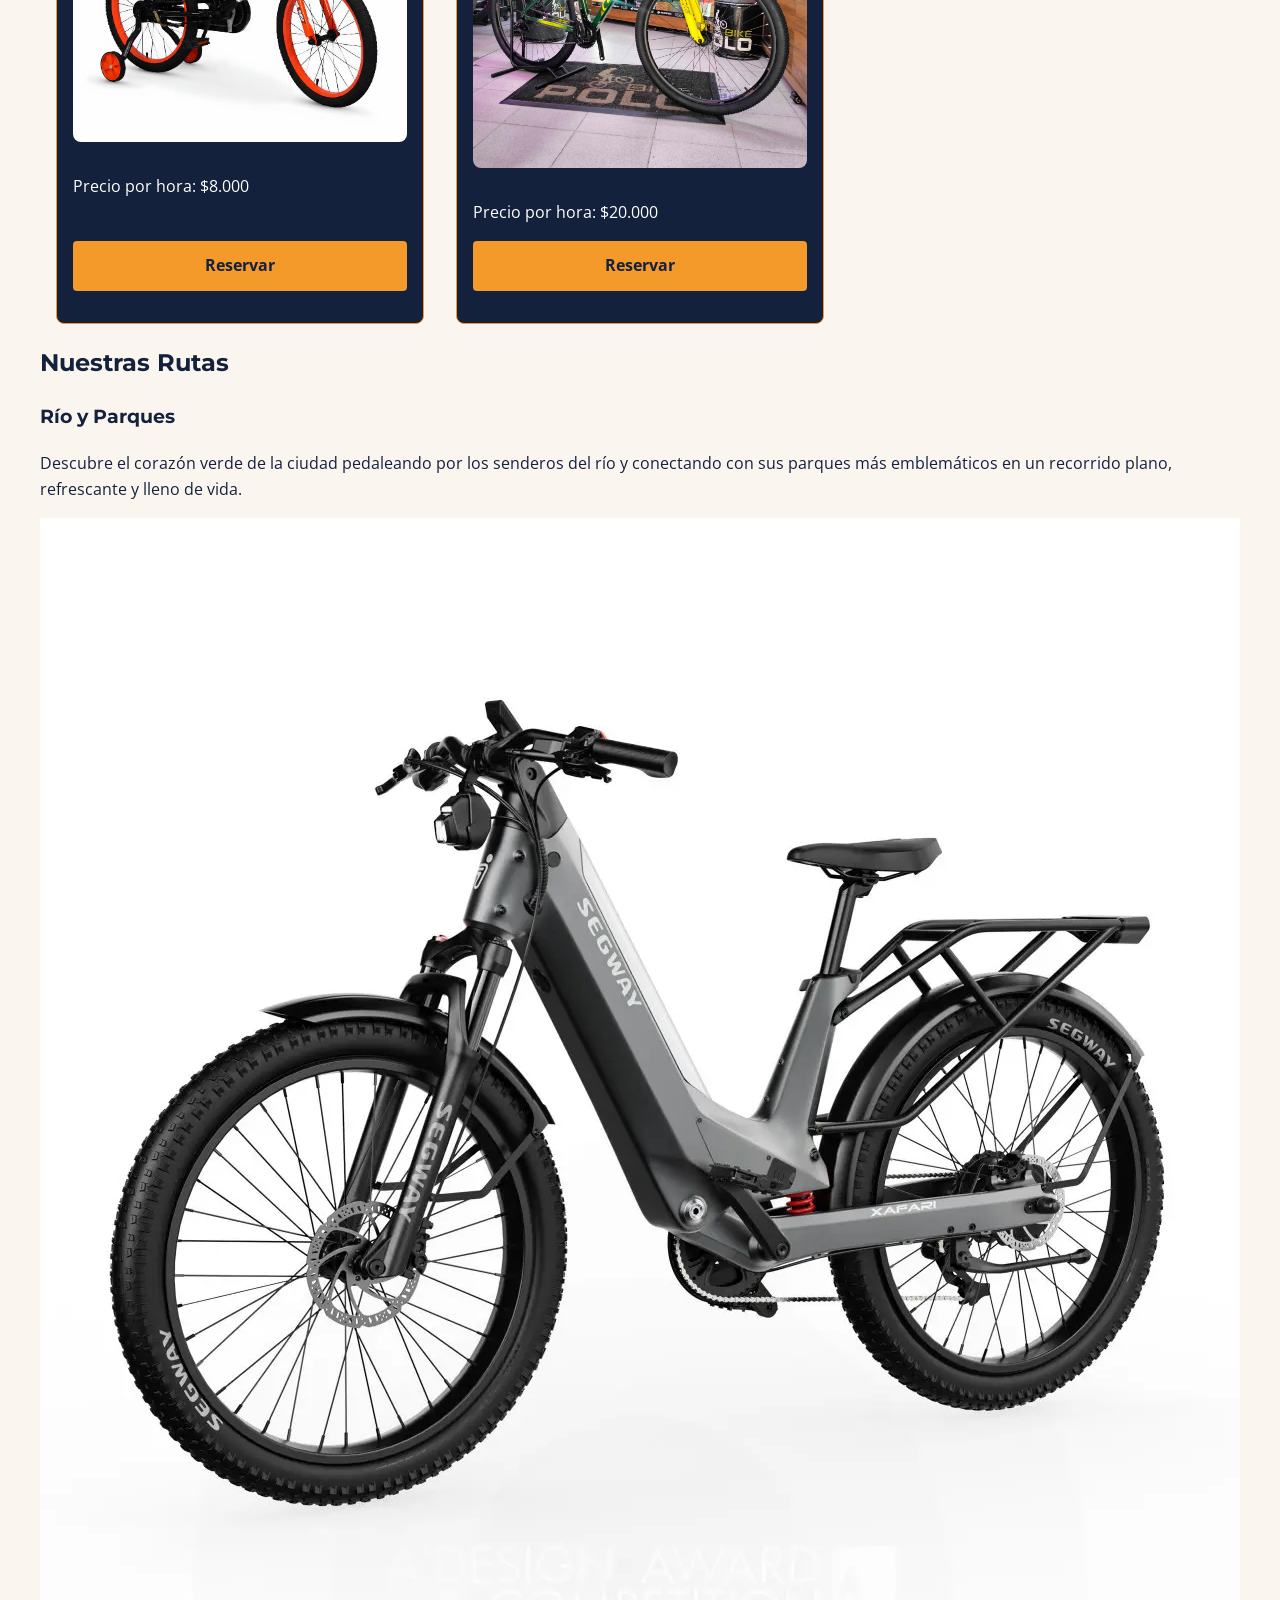
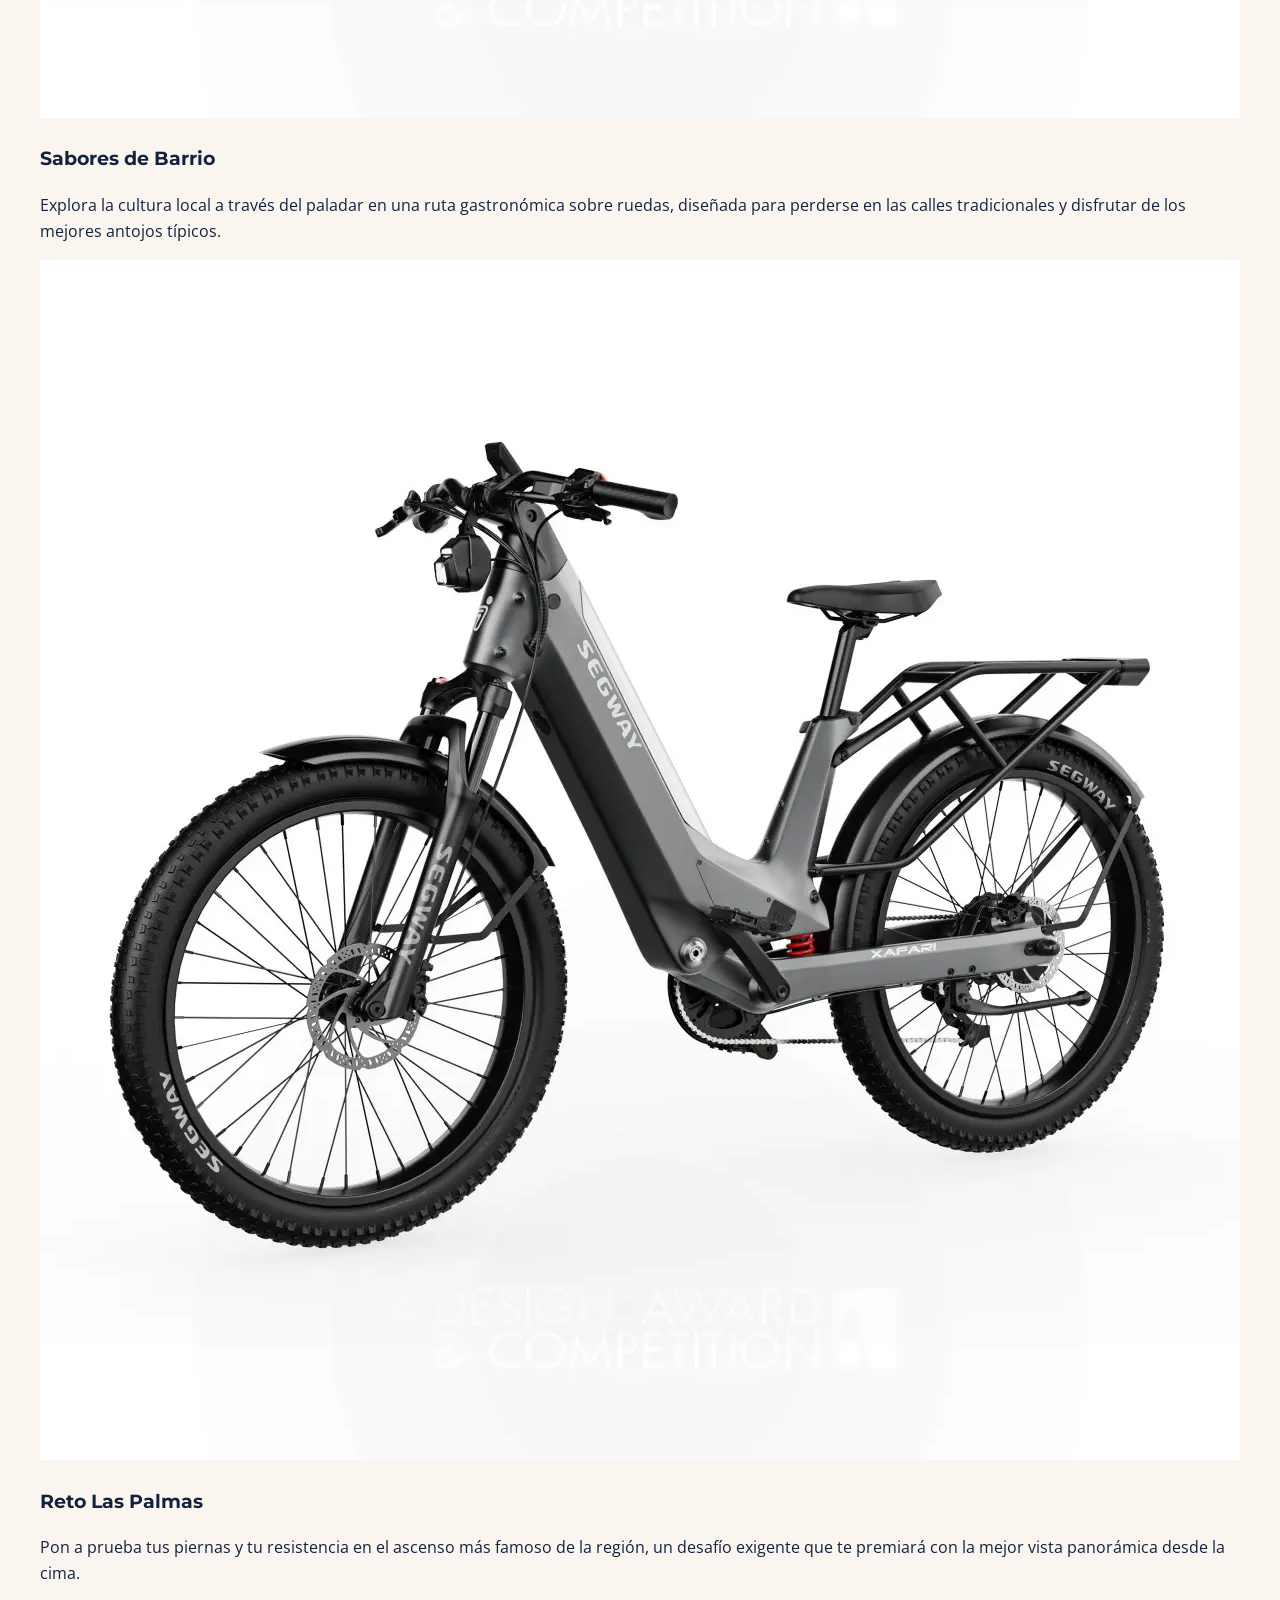
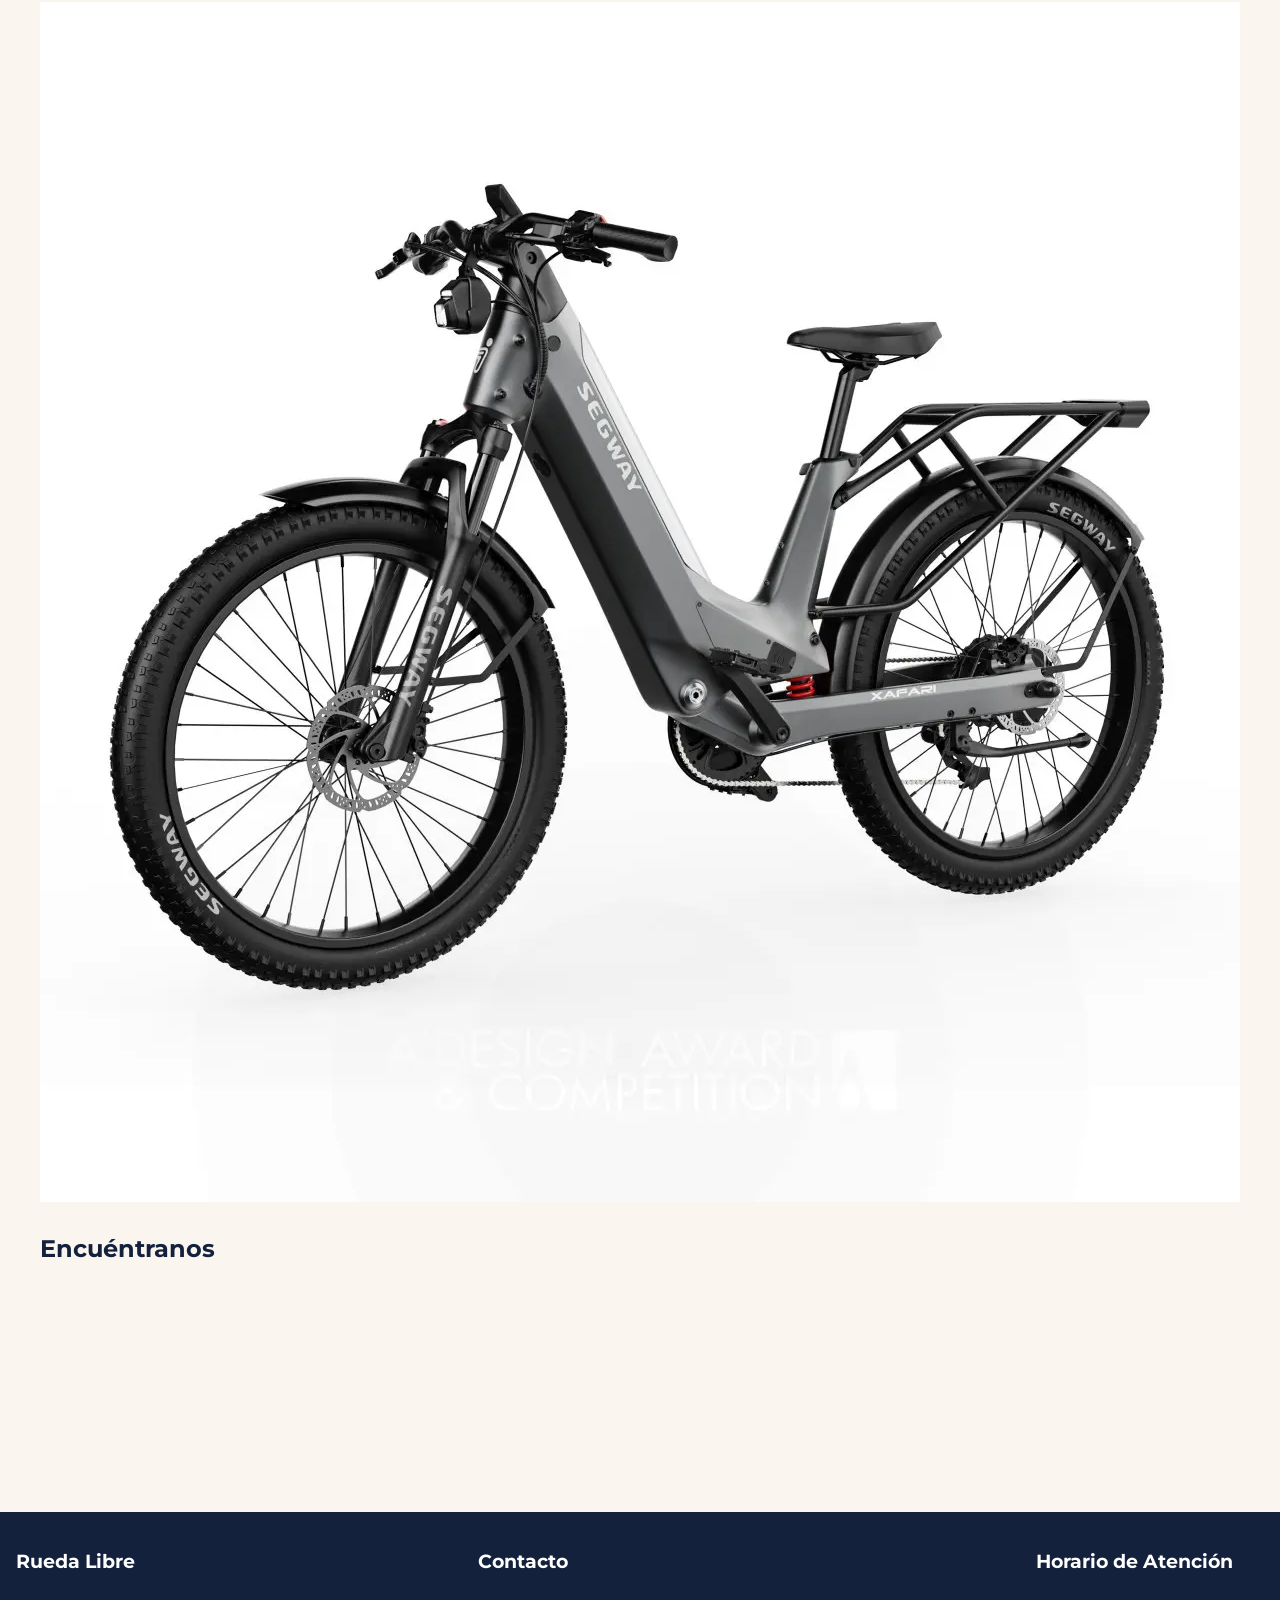
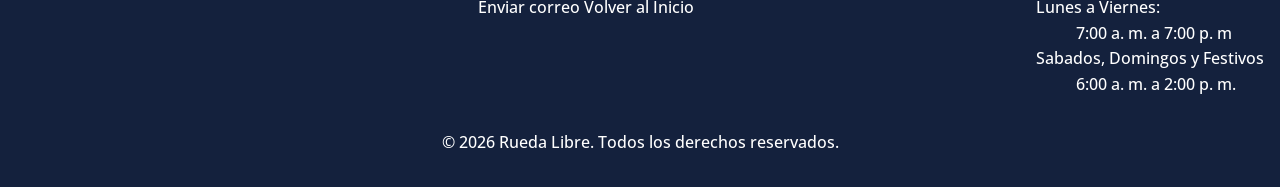
==== commit a8b74fbc: "v1.5 style: Organiza Seccion Nuestra Flota" ====
--- a/index.html
+++ b/index.html
@@ -41,12 +41,13 @@
         </div>
 
         
+        
+    </header>
+
+
+    
+    <main>
         <h1 class="titulo-portada">Rueda Libre | Alquiler de Bicicletas en Medellín</h1>
-    </header>
-
-
-    
-    <main>
         <section id="quienes-somos">
         <h2>Quienes Somos</h2>
         <p>Somos una empresa dedicada al alquiler de bicicletas en Medellín. Nuestro objetivo es ofrecer una experiencia única y segura para los usuarios que desean disfrutar de la ciudad en bicicleta.</p>
@@ -97,26 +98,27 @@
             <li>Llena el formulario de alquiler.</li>
             <li>Recoge tu bicicleta y a picar se dijo</li>
         </ol>
-        <ul>
-            <li>
+            <ul>
+                <li>
                 <p>  Olvídate del mantenimiento: Nosotros nos encargamos de que la bicicleta esté siempre perfecta, limpia y lista para rodar.</p>
                 
-            </li>
-
-            <li>
+                </li>
+
+                <li>
                 <p> Prueba antes de comprar: ¿No estás seguro de qué modelo te gusta? Alquila y prueba diferentes estilos antes de tomar una decisión.</p>
                 
-            </li>
-            <li>
+                </li>
+                <li>
                 <p> Flexibilidad: Puedes alquilar la bicicleta por horas, días o semanas, según tus necesidades.</p>
                 
-            </li>
-            
-            
-        </ul>
+                </li>
+            
+            
+            </ul>
         </section>
         
         <section id="flota" class="flota-container">
+            
             <h2>Nuestra Flota</h2>
             <div class="flota-grid">
                 <article class="tarjeta-destacada">
@@ -193,6 +195,30 @@
 
             </div>
         </section>
+
+        <section id="galeria" class="galeria-container">
+            <h2>Nuestras Rutas</h2>
+            <div class="galeria-flex">
+                <article class="tarjeta-destacada">
+                    <h3>Río y Parques</h3>
+                    <p>Descubre el corazón verde de la ciudad pedaleando por los senderos del río y conectando con sus parques más emblemáticos en un recorrido plano, refrescante y lleno de vida.</p>
+                    <img src="img/b-e.webp" alt="">
+                </article>
+
+                <article class="tarjeta-destacada">
+                    <h3>Sabores de Barrio</h3>
+                    <p>Explora la cultura local a través del paladar en una ruta gastronómica sobre ruedas, diseñada para perderse en las calles tradicionales y disfrutar de los mejores antojos típicos.</p>
+                    <img src="img/b-e.webp" alt="">
+                </article>
+
+                <article class="tarjeta-destacada">
+                    <h3>Reto Las Palmas</h3>
+                    <p>Pon a prueba tus piernas y tu resistencia en el ascenso más famoso de la región, un desafío exigente que te premiará con la mejor vista panorámica desde la cima.</p>
+                    <img src="img/b-e.webp" alt="">
+                </article>
+
+            </div>
+        </section>
     
         <section id="encuentranos">
         <h2>Encuéntranos</h2>
--- a/css/styles.css
+++ b/css/styles.css
@@ -36,7 +36,7 @@
     padding: var(--espacio-mediano);
 }
 
-/* Barra superior que contiene el logo y el menú en los extremos */
+
 .barra-superior {
     width: 100%;
     display: flex;
@@ -104,6 +104,8 @@
     border-radius: 2px;
 }
 
+
+
 /* Menu Pseudoclases */
 #menu a:hover {
     color: var(--botones-enlaces-titulos-encabezados);
@@ -288,6 +290,21 @@
     margin: 0 auto;
     padding: var(--espacio-mediano);
 }
+
+
+.fila-campos {
+    display: flex;
+    gap: var(--espacio-mediano);
+    width: 100%;
+    max-width: 500px; 
+}
+
+.grupo-campos {
+    flex: 1;
+    display: flex;
+    
+}
+
 
 fieldset {
     background-color: var(--color-principal);
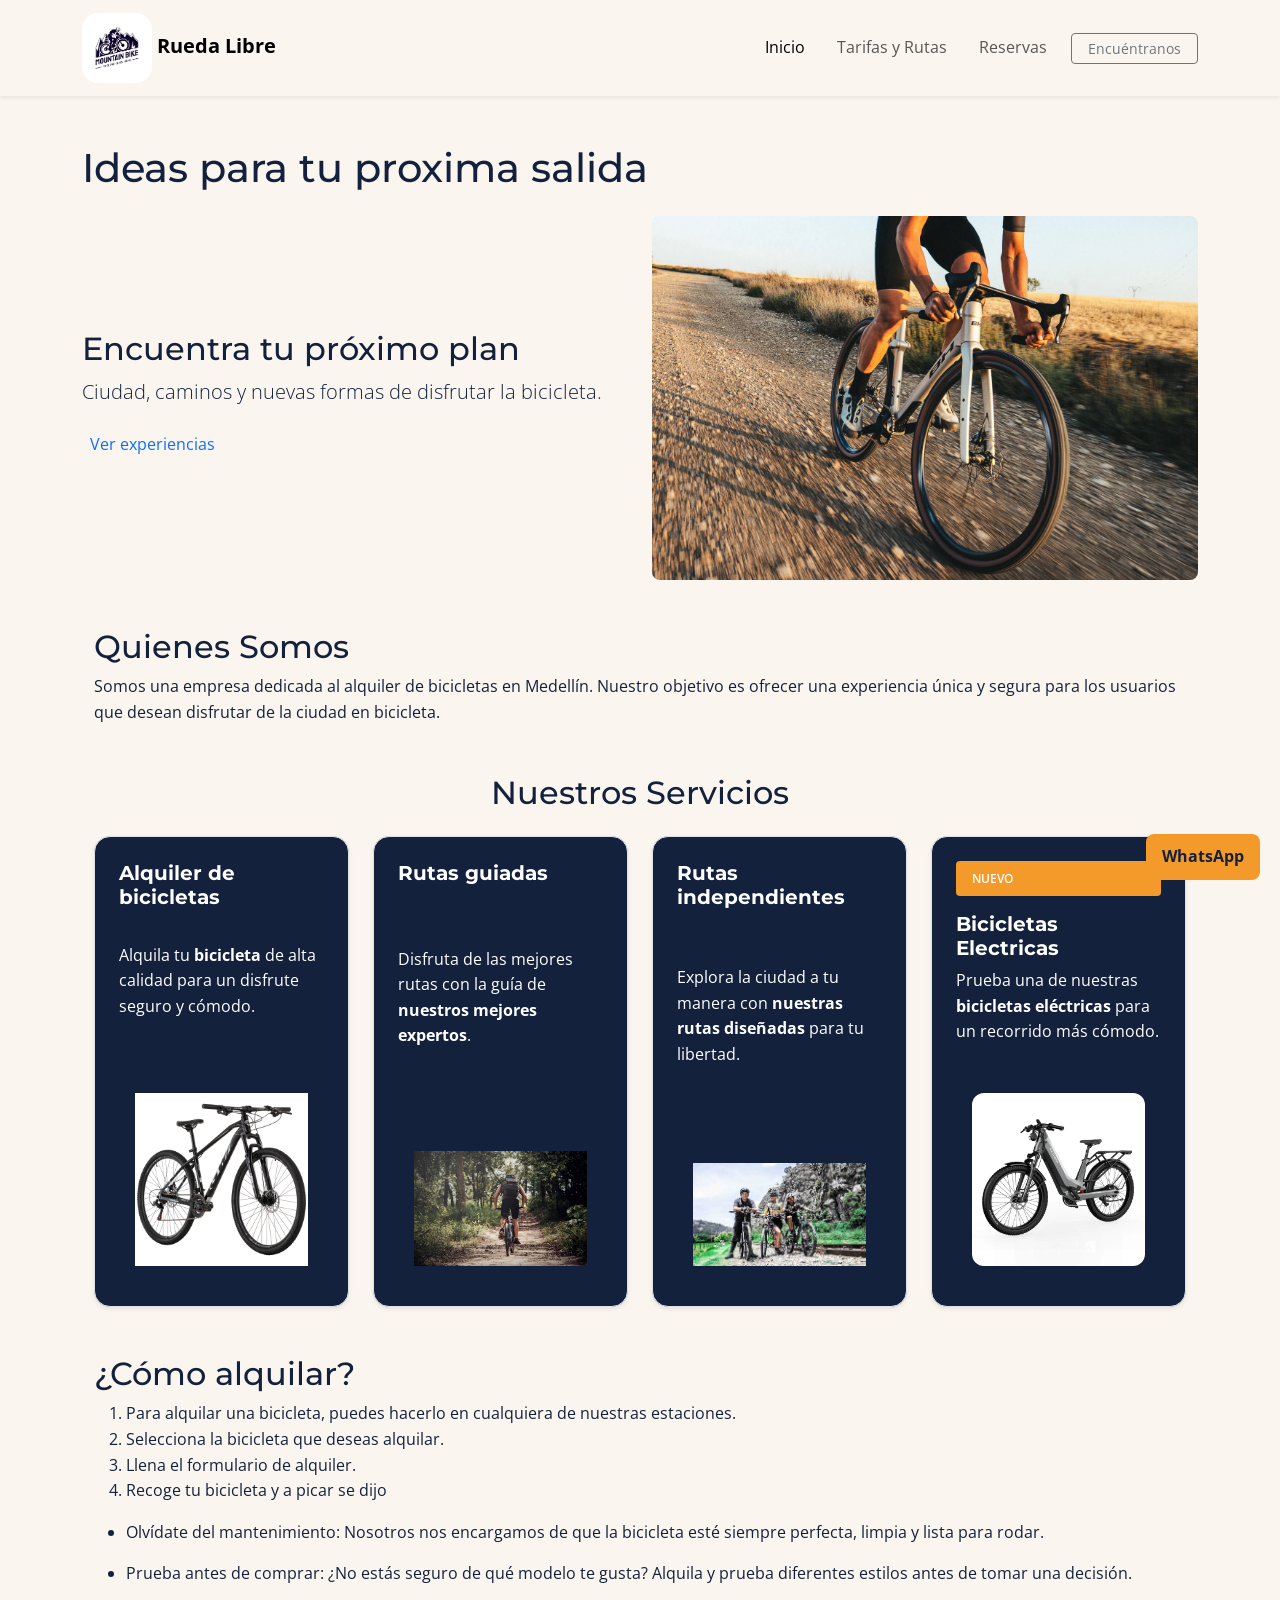
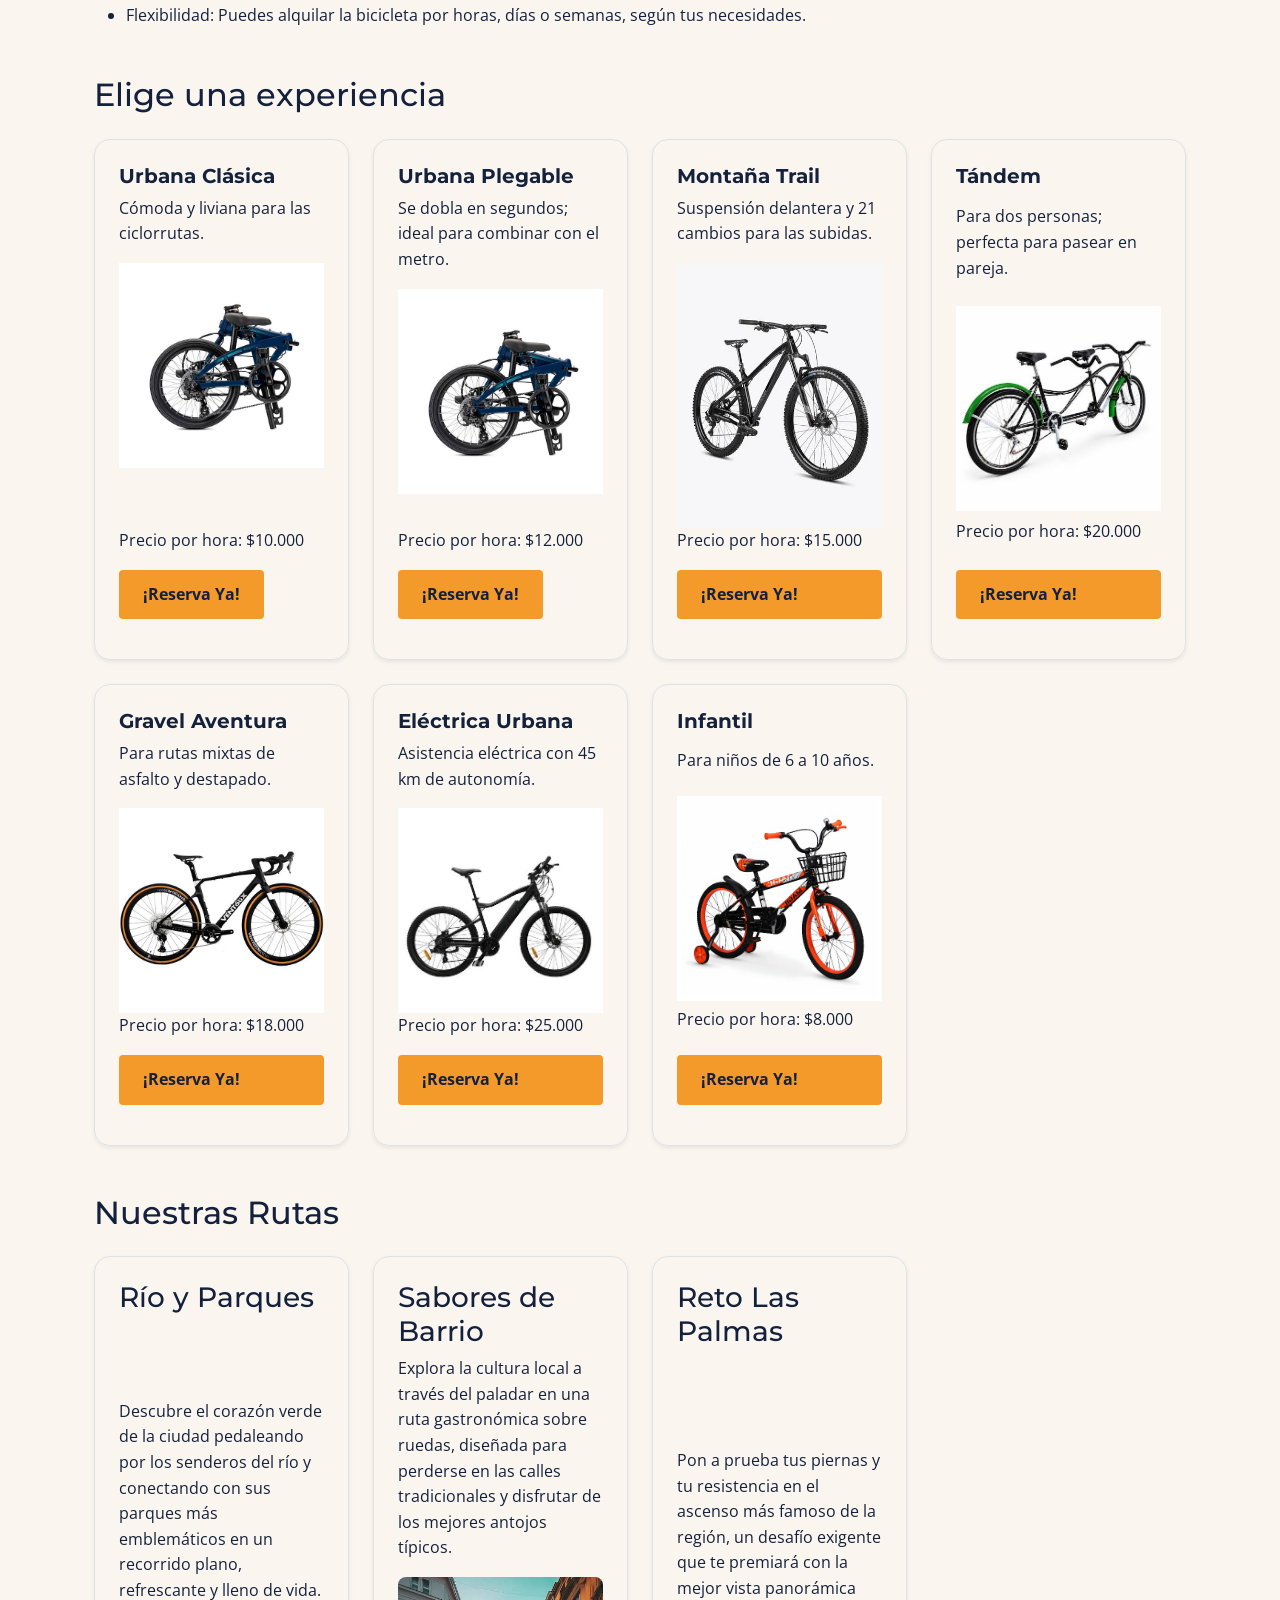
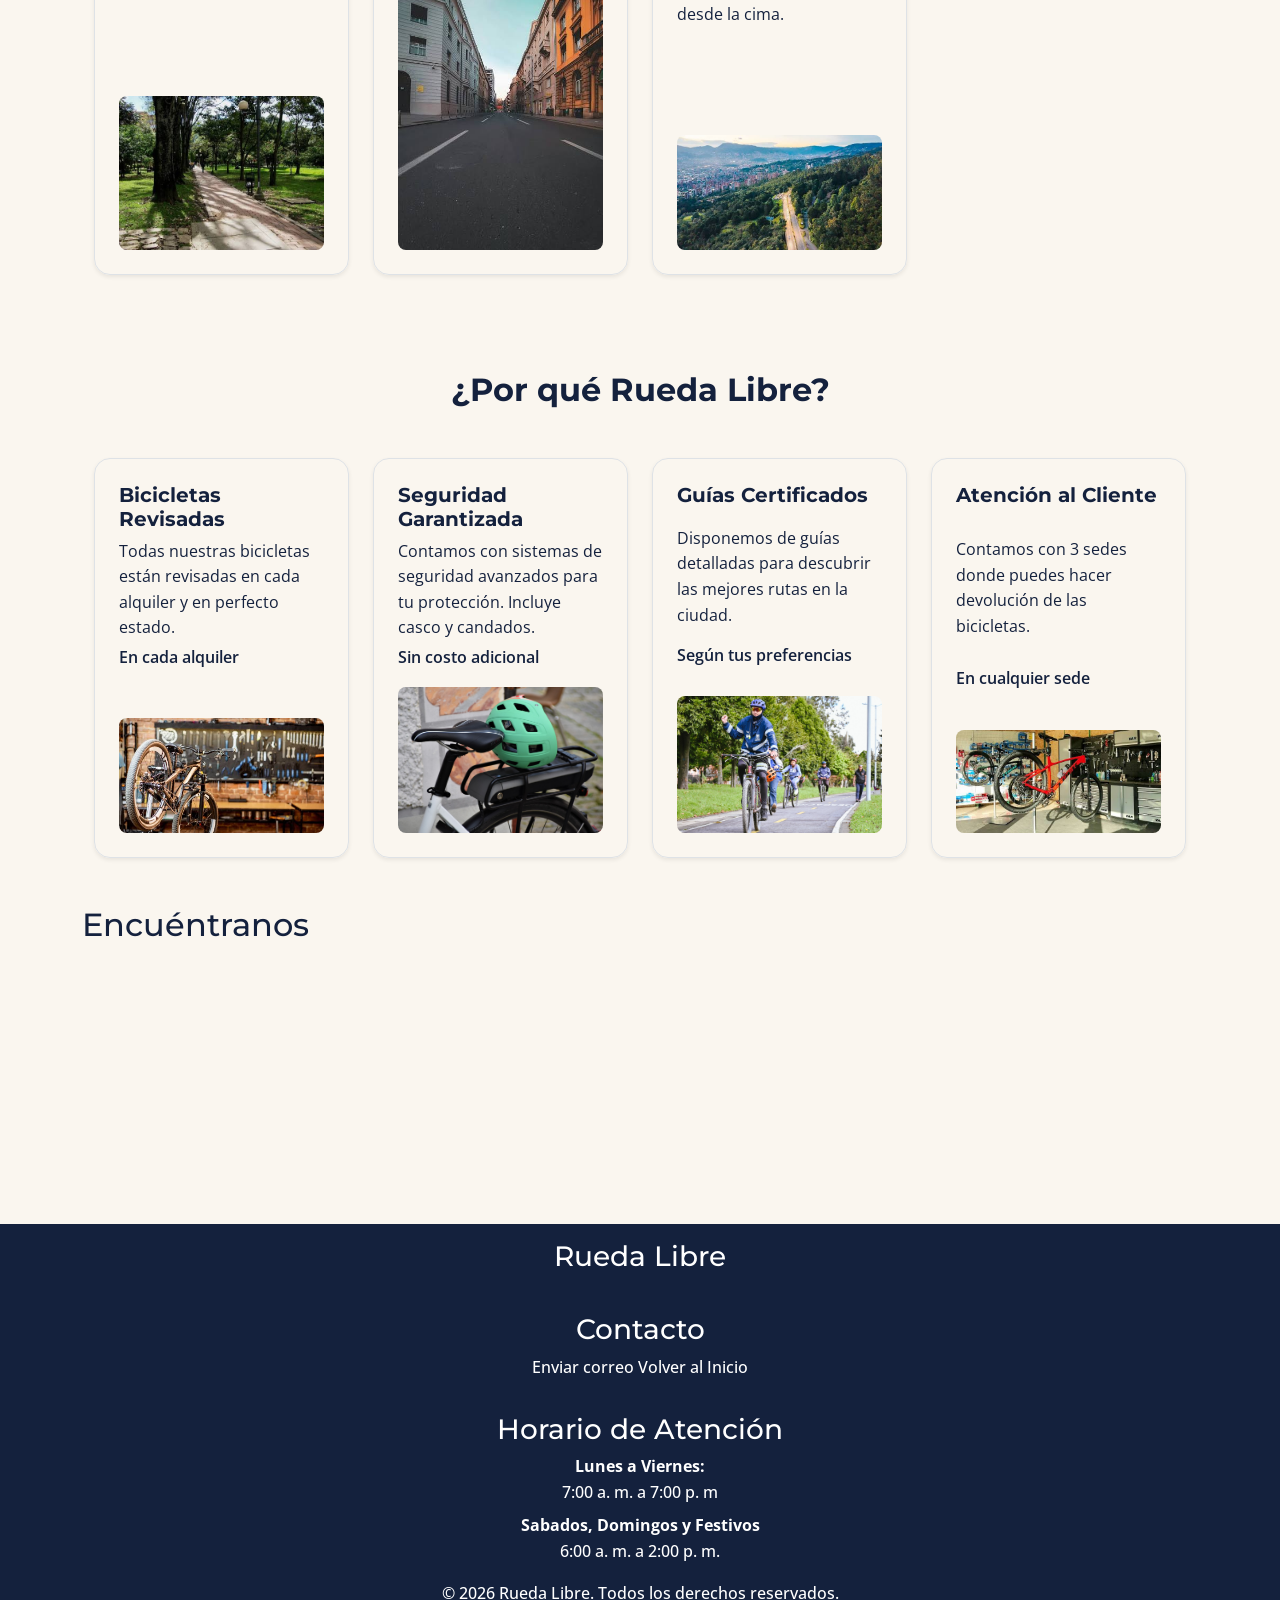
==== commit 63a4f677: "v1.5 Implementa Bootstrap en pagina de inicio" ====
--- a/index.html
+++ b/index.html
@@ -15,82 +15,102 @@
     <meta name="viewport" content="width=device-width, initial-scale=1.0">
     <title>Rueda Libre</title>
 
+    <!-- CDN Bootstrap -->
+    <link href="https://cdn.jsdelivr.net/npm/bootstrap@5.3.8/dist/css/bootstrap.min.css" rel="stylesheet" integrity="sha384-sRIl4kxILFvY47J16cr9ZwB07vP4J8+LH7qKQnuqkuIAvNWLzeN8tE5YBujZqJLB" crossorigin="anonymous">
+
     <link rel="stylesheet" href="css/styles.css">
+    
 </head>
 <body id="inicio">
     
-    <header class="portada">
-        
-        <div class="barra-superior">
-            
-            <a href="#inicio" class="logo">
-                <img src="img/logo.avif" alt="logo"> Rueda Libre
-            </a>
-
-            <nav class="menu-navegacion">
-                <ul id="menu">
-                    <li><a href="index.html" class="active">Inicio</a></li>
-                    <li><a href="#quienes-somos">Quienes Somos</a></li>
-                    <li><a href="#servicios"> Nuestros Servicios</a></li>
-                    <li><a href="#como-alquilar">¿Cómo alquilar?</a></li>
-                    <li><a href="paginas/tarifas.html">Tarifas y Rutas</a></li>
-                    <li><a href="paginas/reservas.html">Reservas</a></li>
-                    <li><a href="#encuentranos">Encuéntranos</a></li>
-                </ul>
-            </nav>
-        </div>
-
-        
-        
+    <header class="shadow-sm">
+        
+        <nav class="navbar navbar-expand-lg">
+            <div class="container">
+                <a href="#inicio" class="navbar-brand fw-bold">
+                <img src="img/logo.avif" alt="logo" width="70" height="70" class="rounded-4"> Rueda Libre
+                </a>
+                <button class="navbar-toggler" type="button" data-bs-toggle="collapse" data-bs-target="#navbarNav" aria-controls="navbarNav" aria-expanded="false" aria-label="Toggle navigation">
+            <span class="navbar-toggler-icon"></span>
+        </button>
+
+                <div class="collapse navbar-collapse justify-content-end " id="navbarNav">
+                    <ul class="navbar-nav align-items-lg-center gap-3">
+                        <li class="nav-item"><a href="index.html" class="nav-link active text-decoration-none">Inicio</a></li>
+                        <li class="nav-item"><a href="paginas/tarifas.html" class="nav-link text-decoration-none">Tarifas y Rutas</a></li>
+                        <li class="nav-item"><a href="paginas/reservas.html" class="nav-link text-decoration-none">Reservas</a></li>
+                        <li class="nav-item"><a href="#encuentranos" class="btn btn-outline-secondary btn-sm px-3 text-decoration-none">Encuéntranos</a></li>
+                    </ul>
+                </div>
+            </div>
+        </nav>
     </header>
 
 
-    
-    <main>
-        <h1 class="titulo-portada">Rueda Libre | Alquiler de Bicicletas en Medellín</h1>
-        <section id="quienes-somos">
+
+    <main id="contenido" class="container py-5">
+        
+        
+        <h1 class="mb-4" >Ideas para tu proxima salida</h1>
+        
+        <section class="row g-4 align-items-center mb-5" aria-labelledby="portada-titulo">
+            <div class="col-12 col-md-6">
+                <h2 id="portada-titulo">Encuentra tu próximo plan</h2>
+                <p class="lead">Ciudad, caminos y nuevas formas de disfrutar la bicicleta.</p>
+                <a href="#catalogo" class="d-inline-block p-2 rounded text-decoration-none">Ver experiencias</a>
+            </div>
+            <div class="col-12 col-md-6">
+                <img src="../img/gravel.jpg" class="img-fluid rounded-3" loading="lazy" alt="Ciclista recorriendo un camino de grava entre campos">
+            </div>
+        </section>
+
+        <section id="quienes-somos" class="container mb-5" aria-labelledby="quienes-somos-title">
         <h2>Quienes Somos</h2>
         <p>Somos una empresa dedicada al alquiler de bicicletas en Medellín. Nuestro objetivo es ofrecer una experiencia única y segura para los usuarios que desean disfrutar de la ciudad en bicicleta.</p>
         </section>
 
-        <section id="servicios" class="servicios-container">
-            <h2>Nuestros Servicios</h2>
-            <div class="tarjetas-container">
-                <article class="tarjeta-destacada">
-
-                    <h3>Alquiler de bicicletas</h3> <p>Alquila tu <b>bicicleta</b> de alta calidad para un disfrute seguro y cómodo.</p>
-
-                    
-                    
-                    
-                    <img src="./img/bike.webp" alt="Bicicleta negra" width="300" height="200">
-                </article>
-                
-                <article class="tarjeta-destacada">
-                    <h3>Rutas guiadas</h3> <p>Disfruta de las mejores rutas con la guía de <b>nuestros mejores expertos</b>.</p>
-                    <img src="./img/front-page.jfif" alt="Llanta de bicicleta" width="300" height="200">
-                    
-                </article>
-                <article class="tarjeta-destacada">
-                    <h3>Rutas independientes</h3> <p>Explora la ciudad a tu manera con <b>nuestras rutas diseñadas</b> para tu libertad.</p>
-                    <img src="./img/route.jfif" alt="Ruta de bicicleta" width="300" height="200">
-                </article>
-
-                <article class="tarjeta-destacada">
-                    <span class="etiqueta-nuevo">Nuevo</span>
-
-                    <h3>Bicicletas Electricas</h3> <p>Prueba una de nuestras <b>bicicletas eléctricas</b> para un recorrido más cómodo.</p>
-
-                    
-                    
-                    
-                    <img src="img/b-e.webp" alt="Bicicleta negra" width="300" height="200">
-                </article>
-
-            </div>
-        </section>
-
-        <section id="como-alquilar">
+        <section id="servicios" class="container mb-5" aria-labelledby="servicios-title">
+            <h2 id="servicios-title" class="mb-4 text-center">Nuestros Servicios</h2>
+            <div class="row g-4">
+                <div class="col-12 col-sm-6 col-lg-4 col-xl-3">
+                    <article class="p-4 h-100 border rounded-4 shadow-sm d-flex flex-column justify-content-between">
+                        <h3 class="h5 fw-bold">Alquiler de bicicletas</h3> <p>Alquila tu <b>bicicleta</b> de alta calidad para un disfrute seguro y cómodo.</p>
+                        <img src="./img/bike.webp" alt="Bicicleta negra" class="img-fluid rounded-3">
+                    </article>
+                </div>
+
+                <div class="col-12 col-sm-6 col-lg-4 col-xl-3">
+                    <article class="p-4 h-100 border rounded-4 shadow-sm d-flex flex-column justify-content-between">
+                        <h3 class="h5 fw-bold">Rutas guiadas</h3> <p>Disfruta de las mejores rutas con la guía de <b>nuestros mejores expertos</b>.</p>
+                        <img src="./img/front-page.jfif" alt="Llanta de bicicleta" class="img-fluid rounded-3">
+                    </article>
+                </div>
+
+                <div class="col-12 col-sm-6 col-lg-4 col-xl-3">
+                    <article class="p-4 h-100 border rounded-4 shadow-sm d-flex flex-column justify-content-between">
+                        <h3 class="h5 fw-bold">Rutas independientes</h3>
+                        <p>Explora la ciudad a tu manera con <b>nuestras rutas diseñadas</b> para tu libertad.</p>
+                        <img src="./img/route.jfif" alt="Ruta de bicicleta" class="img-fluid rounded-3">
+                    </article>
+                </div>
+                
+                <div class="col-12 col-sm-6 col-lg-4 col-xl-3">
+
+                    
+                    <article class="p-4 h-100 border rounded-4 shadow-sm d-flex flex-column justify-content-between">
+                        
+                        <div class="etiqueta-nuevo mb-3" >
+                            <span >Nuevo</span>
+                        </div>
+                        <h3 class="h5 fw-bold">Bicicletas Electricas</h3> <p>Prueba una de nuestras <b>bicicletas eléctricas</b> para un recorrido más cómodo.</p>
+                        <img src="img/b-e.webp" alt="Bicicleta negra" class="img-fluid">
+                    </article>
+                </div>
+
+            </div>
+        </section>
+
+        <section id="como-alquilar" class="container mb-5" aria-labelledby="como-alquilar-title">
         <h2>¿Cómo alquilar?</h2>
         <ol>
             <li>Para alquilar una bicicleta, puedes hacerlo en cualquiera de nuestras estaciones.</li>
@@ -117,110 +137,179 @@
             </ul>
         </section>
         
-        <section id="flota" class="flota-container">
-            
-            <h2>Nuestra Flota</h2>
-            <div class="flota-grid">
-                <article class="tarjeta-destacada">
-                    <h3>Urbana Clásica</h3>
-                    <p>Cómoda y liviana para las ciclorrutas.</p>
-                    <img src="img/nuestra-flota.jpg" alt="Bicicleta Verde">
-                    <p>Precio por hora: $10.000  </p>
-                    <a href="paginas/reservas.html" class="btn-cta">Reservar </a>
-                    
-                </article>
-
-                <article class="tarjeta-destacada">
-                    <h3>Urbana Plegable</h3>
-                    <p>Se dobla en segundos; ideal para combinar con el metro.</p>
-                    <img src="img/bplegable.jpeg" alt="">
-                    <p>Precio por hora: $12.000  </p>
-                    <a href="paginas/reservas.html" class="btn-cta">Reservar </a>
-                    
-                </article>
-                
-                <article class="tarjeta-destacada">
-                    <h3>Montaña Trail</h3>
+        <!-- Sección de catálogo -->
+        <section id="catalogo" class="container mb-5" aria-labelledby="catalogo-title"> 
+            <h2 id="catalogo-title" class="mb-4">Elige una experiencia</h2>
+            <div class="row g-4" >
+                <!-- Contenedor de la columna (Grilla)-->
+                <div class="col-12 col-sm-6 col-lg-4 col-xl-3">
+                    <article class="p-4 h-100 border rounded-4 shadow-sm d-flex flex-column justify-content-between">
+                        <div>
+                            <h3 class="h5 fw-bold">Urbana Clásica</h3>
+                            <p>Cómoda y liviana para las ciclorrutas.</p>
+                            <img src="../img/bplegable.jpeg" alt="Bicicleta Verde" class="img-fluid">
+                        </div>
+
+                        <div class ="cta-container">
+                            <p>Precio por hora: $10.000  </p>
+                            <a href="../paginas/reservas.html" class="btn-cta ">¡Reserva Ya!</a>
+                        </div>
+                    </article>
+                </div>
+                
+                <div class="col-12 col-sm-6 col-lg-4 col-xl-3">
+                    <article class="p-4 h-100 border rounded-4 shadow-sm d-flex flex-column justify-content-between">
+
+                        <div>
+                            <h3 class="h5 fw-bold">Urbana Plegable</h3>
+                        <p>Se dobla en segundos; ideal para combinar con el metro.</p>
+                        <img src="../img/bplegable.jpeg" alt="" class="img-fluid">
+                        </div>
+                        <div>
+                            <p>Precio por hora: $12.000  </p>
+                            <a href="paginas/reservas.html" class="btn-cta">¡Reserva Ya! </a>
+                        </div>
+                        
+                        
+                    
+                    </article>
+                </div>
+
+                <div class="col-12 col-sm-6 col-lg-4 col-xl-3 ">
+                    <article class="p-4 h-100 border rounded-4 shadow-sm d-flex flex-column justify-content-between">
+                    <h3 class="h5 fw-bold">Montaña Trail</h3>
                         <p> Suspensión delantera y 21 cambios para las subidas.</p>
-                        <img src="img/bmontanatrail.jpeg" alt="">
+                        <img src="/img/bmontanatrail.jpeg" alt="" class="img-fluid">
                         <p>Precio por hora: $15.000  </p>
-                        <a href="paginas/reservas.html" class="btn-cta">Reservar </a>
-                        
-                </article>
-
-                <article class="tarjeta-destacada">
-                    <h3>Tándem</h3>
+                        <a href="/paginas/reservas.html" class="btn-cta">¡Reserva Ya! </a>
+                        
+                    </article>
+                </div>
+                
+                <div class="col-12 col-sm-6 col-lg-4 col-xl-3 ">
+                    <article class="p-4 h-100 border rounded-4 shadow-sm d-flex flex-column justify-content-between">
+                    <h3 class="h5 fw-bold">Tándem</h3>
                         <p> Para dos personas; perfecta para pasear en pareja.</p>
-                        <img src="img/btandem.jpeg" alt="">
+                        <img src="../img/btandem.jpeg" alt="" class="img-fluid">
                         <p>Precio por hora: $20.000  </p>
-                        <a href="paginas/reservas.html" class="btn-cta">Reservar </a>
-                        
-                </article>
-
-                <article class="tarjeta-destacada">
-                    <h3>Gravel Aventura</h3>
-                    <p>Para rutas mixtas de asfalto y destapado.</p>
-                    <img src="img/bgravel.jpeg" alt="">
-                    <p>Precio por hora: $18.000  </p>
-                    <a href="paginas/reservas.html" class="btn-cta">Reservar </a>
-                    
-                </article>
-
-                <article class="tarjeta-destacada">
-                    <h3>Eléctrica Urbana</h3>
-                    <p>Asistencia eléctrica con 45 km de autonomía.</p>
-                    <img src="img/belectrica.jpeg" alt="">
-                    <p>Precio por hora: $25.000  </p>
-                    <a href="paginas/reservas.html" class="btn-cta">Reservar </a>
-                    
-                </article>
-
-                <article class="tarjeta-destacada">
-                    <h3>Infantil</h3>
-                    <p>Para niños de 6 a 10 años.</p>
-                    <img src="img/binfantil.jpg" alt="">
-                    <p>Precio por hora: $8.000  </p>
-                    <a href="paginas/reservas.html" class="btn-cta">Reservar </a>
-                    
-                </article>
-
-                <article class="tarjeta-destacada">
-                    <h3>Tándem</h3>
-                    <p>Para dos personas; perfecta para pasear en pareja.</p>
-                    <img src="img/nuestra-flota.jpg" alt="">
-                    <p>Precio por hora: $20.000  </p>
-                    <a href="paginas/reservas.html" class="btn-cta">Reservar </a>
-                    
-                </article>
-
-            </div>
-        </section>
-
-        <section id="galeria" class="galeria-container">
-            <h2>Nuestras Rutas</h2>
-            <div class="galeria-flex">
-                <article class="tarjeta-destacada">
-                    <h3>Río y Parques</h3>
-                    <p>Descubre el corazón verde de la ciudad pedaleando por los senderos del río y conectando con sus parques más emblemáticos en un recorrido plano, refrescante y lleno de vida.</p>
-                    <img src="img/b-e.webp" alt="">
-                </article>
-
-                <article class="tarjeta-destacada">
-                    <h3>Sabores de Barrio</h3>
-                    <p>Explora la cultura local a través del paladar en una ruta gastronómica sobre ruedas, diseñada para perderse en las calles tradicionales y disfrutar de los mejores antojos típicos.</p>
-                    <img src="img/b-e.webp" alt="">
-                </article>
-
-                <article class="tarjeta-destacada">
-                    <h3>Reto Las Palmas</h3>
-                    <p>Pon a prueba tus piernas y tu resistencia en el ascenso más famoso de la región, un desafío exigente que te premiará con la mejor vista panorámica desde la cima.</p>
-                    <img src="img/b-e.webp" alt="">
-                </article>
-
-            </div>
-        </section>
-    
-        <section id="encuentranos">
+                        <a href="paginas/reservas.html" class="btn-cta">¡Reserva Ya! </a>
+                        
+                    </article>
+                </div>
+                    
+
+                <div class="col-12 col-sm-6 col-lg-4 col-xl-3 ">
+                    <article class="p-4 h-100 border rounded-4 shadow-sm d-flex flex-column justify-content-between">
+                        <h3 class="h5 fw-bold">Gravel Aventura</h3>
+                        <p>Para rutas mixtas de asfalto y destapado.</p>
+                        <img src="/img/bgravel.jpeg" alt="" class="img-fluid">
+                        <p>Precio por hora: $18.000  </p>
+                        <a href="/paginas/reservas.html" class="btn-cta">¡Reserva Ya! </a>
+                    </article>
+                </div>
+
+                <div class="col-12 col-sm-6 col-lg-4 col-xl-3 ">
+                    <article class="p-4 h-100 border rounded-4 shadow-sm d-flex flex-column justify-content-between">
+                        <h3 class="h5 fw-bold">Eléctrica Urbana</h3>
+                        <p>Asistencia eléctrica con 45 km de autonomía.</p>
+                        <img src="/img/belectrica.jpeg" alt="" class="img-fluid">
+                        <p>Precio por hora: $25.000  </p>
+                        <a href="/paginas/reservas.html" class="btn-cta">¡Reserva Ya! </a>
+                    
+                    </article>
+                </div>
+                    
+                <div class="col-12 col-sm-6 col-lg-4 col-xl-3 ">
+                    <article class="p-4 h-100 border rounded-4 shadow-sm d-flex flex-column justify-content-between">
+                        <h3 class="h5 fw-bold">Infantil</h3>
+                        <p>Para niños de 6 a 10 años.</p>
+                        <img src="/img/binfantil.jpg" alt="" class="img-fluid">
+                        <p>Precio por hora: $8.000  </p>
+                        <a href="/paginas/reservas.html" class="btn-cta">¡Reserva Ya! </a>
+                    
+                    </article>
+                </div>
+        </section>
+
+        <section id="galeria" class="container mb-5" aria-labelledby="galeria-title">
+            <h2 id="galeria-title" class="mb-4">Nuestras Rutas</h2>
+            <div class="row g-4">
+                <div class="col-12 col-sm-6 col-lg-4 col-xl-3">
+                    <article class="p-4 h-100 border rounded-4 shadow-sm d-flex flex-column justify-content-between">
+                        <h3>Río y Parques</h3>
+                        <p>Descubre el corazón verde de la ciudad pedaleando por los senderos del río y conectando con sus parques más emblemáticos en un recorrido plano, refrescante y lleno de vida.</p>
+                        <img src="/img/rutaparque.jfif" alt="" class="img-fluid rounded-3">
+                    </article>
+                </div>
+
+                <div class="col-12 col-sm-6 col-lg-4 col-xl-3">
+                    <article class="p-4 h-100 border rounded-4 shadow-sm d-flex flex-column justify-content-between">
+                        <h3>Sabores de Barrio</h3>
+                        <p>Explora la cultura local a través del paladar en una ruta gastronómica sobre ruedas, diseñada para perderse en las calles tradicionales y disfrutar de los mejores antojos típicos.</p>
+                        <img src="/img/rutaciudad.jfif" alt="" class="img-fluid rounded-3">
+                    </article>
+                </div>
+
+                <div class="col-12 col-sm-6 col-lg-4 col-xl-3">
+                    <article class="p-4 h-100 border rounded-4 shadow-sm d-flex flex-column justify-content-between">
+                        <h3>Reto Las Palmas</h3>
+                        <p>Pon a prueba tus piernas y tu resistencia en el ascenso más famoso de la región, un desafío exigente que te premiará con la mejor vista panorámica desde la cima.</p>
+                        <img src="/img/rutalaspalmas.jfif" alt="" class="img-fluid rounded-3">
+                    </article>
+                </div>
+            </div>
+        </section>
+
+        <!-- Beneficios, llamada a la accion, tabla y consulta. -->
+        <section id="beneficios" class="container py-5 " aria-labelledby="beneficios-title">
+            <h2 id="beneficios-title" class="text-center fw-bold">¿Por qué Rueda Libre?</h2>
+            <div class="row g-4 mt-4">
+                <div class="col-12 col-sm-6 col-lg-4 col-xl-3">
+                    <article class="p-4 h-100 border rounded-4 shadow-sm d-flex flex-column justify-content-between">
+                        <div>
+                            <h3 class="fs-5 fw-bold">Bicicletas Revisadas</h3>
+                            <p class="mb-1">Todas nuestras bicicletas están revisadas en cada alquiler y en perfecto estado.</p>
+                            <p class="fw-semibold">En cada alquiler</p>
+                        </div>
+                        
+                        <img src="/img/brevisadas.jfif" alt="" class="img-fluid rounded-3">
+                    </article>
+                    
+                </div>
+
+                <div class="col-12 col-sm-6 col-lg-4 col-xl-3 ">
+                    <article class="p-4 h-100 border rounded-4 shadow-sm d-flex flex-column justify-content-between">
+                        <h3 class="fs-5 fw-bold">Seguridad Garantizada</h3>
+                        <p class="mb-1">Contamos con sistemas de seguridad avanzados para tu protección. Incluye casco y candados.</p>
+                        <p class="fw-semibold">Sin costo adicional</p>
+                        <img src="/img/bcascosycandados.jpg" alt="" class="img-fluid rounded-3">
+                    </article>
+                    
+                </div>
+
+                <div class="col-12 col-sm-6 col-lg-4 col-xl-3 ">
+                    <article class="p-4 h-100 border rounded-4 shadow-sm d-flex flex-column justify-content-between">
+                        <h3 class="fs-5 fw-bold">Guías Certificados</h3>
+                        <p class="mb-1">Disponemos de guías detalladas para descubrir las mejores rutas en la ciudad.</p>
+                        <p class="fw-semibold">Según tus preferencias</p>
+                        <img src="/img/bguias.jpg" alt="" class="img-fluid rounded-3">
+                    </article>
+                    
+                </div>
+
+                <div class="col-12 col-sm-6 col-lg-4 col-xl-3 ">
+                    <article class="p-4 h-100 border rounded-4 shadow-sm d-flex flex-column justify-content-between">
+                        <h3 class="fs-5 fw-bold">Atención al Cliente</h3>
+                        <p class="mb-1">Contamos con 3 sedes donde puedes hacer devolución de las bicicletas.</p>
+                        <p class="fw-semibold">En cualquier sede</p>
+                        <img src="/img/bdevolucionbicicletas.jfif" alt="" class="img-fluid rounded-3">
+                    </article>
+                </div>
+            </div>
+
+        </section>
+    
+        <section id="encuentranos" aria-labelledby="encuentranos-title">
         <h2>Encuéntranos</h2>
         <iframe src="https://www.google.com/maps/embed?pb=!1m18!1m12!1m3!1d3966.0528210122834!2d-75.5927478242958!3d6.256772326204!2m3!1f0!2f0!3f0!3m2!1i1024!2i768!4f13.1!3m3!1m2!1s0x8e44290e4f870f69%3A0xf57f97b59ef52c39!2sEstadio%20de%20F%C3%BAtbol%20Atanasio%20Girardot!5e0!3m2!1ses-419!2sco!4v1792624801162!5m2!1ses-419!2sco" width="300" height="200" style="border:0;" allowfullscreen="" loading="lazy" referrerpolicy="strict-origin-when-cross-origin"></iframe>
         
@@ -263,5 +352,8 @@
     <a href="https://wa.me/573000000000" target="_blank"  class="whatsapp-flotante">
     WhatsApp
     </a>
+
+    <!-- CDN Bootstrap JS -->
+    <script src="https://cdn.jsdelivr.net/npm/bootstrap@5.3.8/dist/js/bootstrap.bundle.min.js" integrity="sha384-FKyoEForCGlyvwx9Hj09JcYn3nv7wiPVlz7YYwJrWVcXK/BmnVDxM+D2scQbITxI" crossorigin="anonymous"></script>
 </body>
 </html>
--- a/css/styles.css
+++ b/css/styles.css
@@ -12,65 +12,21 @@
     --espacio-grande: 2rem;
 }
 
-*, *::before, *::after {
-    box-sizing: border-box;
-}
 
 body {
-    
     margin: 0;
-    font-family: var(--fuente-secundaria);
+    font-family: var(--fuente-secundaria); 
     color: var(--color-principal);
     background-color: var(--color-texto);
     line-height: 1.6;
 }
 
 /* Portada y Encabezado Principal */
-header.portada {
-    background-color: var(--color-principal);
-    color: var(--color-secundario);
-    min-height: auto;
-    display: flex;
-    flex-direction: column;
-    justify-content: flex-start;
-    padding: var(--espacio-mediano);
-}
-
-
-.barra-superior {
-    width: 100%;
-    display: flex;
-    flex-direction: column;
-    align-items: center;
-    gap: var(--espacio-mediano);
-}
-
-.barra-superior .logo {
-    color: var(--color-secundario);
-    font-family: var(--fuente-principal);
-    font-size: 1.25rem;
-    font-weight: 700;
-    text-decoration: none;
-    display: flex;
-    align-items: center;
-    gap: var(--espacio-pequeno);
-}
-
-.titulo-portada {
-    text-align: center;
-    margin: var(--espacio-mediano) 0;
-    font-size: 1.8rem;
-}
-
-.logo {
-    width: 100%;
-    text-align: center;
-}
-
-.logo img {
-    width: 40px;
-    border-radius: 15px;
-}
+
+
+
+
+
 
 /* Titulos */
 h1, h2, h3 {
@@ -139,50 +95,7 @@
     color: var(--color-secundario);
 }   
 
-/* Nuestra Flota */
-.flota-container {
-    margin-top: var(--espacio-grande);
-    padding-inline: var(--espacio-mediano);
-}
-
-.flota-container h2 {
-    text-align: center;
-    margin: var(--espacio-grande) 0;
-}
-
-.flota-grid {
-    display: grid;
-    grid-template-columns: 1fr;
-    gap: var(--espacio-grande);
-}
-
-.flota-container .tarjeta-destacada {
-    padding: var(--espacio-mediano);
-    border: 1px solid var(--botones-enlaces-titulos-encabezados);
-    border-radius: 8px;
-    background-color: var(--color-principal);
-    color: var(--color-secundario);
-    display: flex;
-    flex-direction: column;
-    justify-content: space-between;
-}
-
-.flota-container .tarjeta-destacada img {
-    width: 100%;
-    height: auto;
-    border-radius: 8px;
-    margin-block: var(--espacio-mediano);
-}
-
-.flota-container .tarjeta-destacada .btn-cta {
-    text-align: center;
-    margin-top: auto;
-}
-
-.flota-container .tarjeta-destacada .btn-cta:hover {
-    background-color: var(--color-principal);
-    color: var(--color-secundario);
-}
+
 
 /* Inputs Pseudoclases*/
 input:focus, select:focus, textarea:focus {
@@ -202,21 +115,7 @@
 }
 
 /* Servicios y Tarjetas */
-#servicios {
-    margin-top: var(--espacio-mediano);
-    padding-inline: var(--espacio-mediano);
-}
-
-#servicios h2 {
-    text-align: center;
-    margin-bottom: var(--espacio-grande);
-}
-
-#servicios .tarjetas-container {
-    display: grid;
-    grid-template-columns: repeat(4, 1fr);
-    gap: var(--espacio-grande);
-}
+
 
 #servicios article {
     padding: var(--espacio-mediano);
@@ -422,82 +321,4 @@
     gap: var(--espacio-grande);
 }
 
-/* Media Queries Tablet*/
-@media (min-width: 768px) {
-    header.portada {
-        min-height: 20dvh;
-        padding: var(--espacio-grande);
-    }
-
-    .barra-superior {
-        flex-direction: row;
-        justify-content: space-between;
-        align-items: center;
-    }
-
-    .barra-superior .logo {
-        width: auto;
-        text-align: left;
-    }
-
-    #menu,
-    header nav ul, 
-    .menu-navegacion {
-        flex-direction: row;
-        justify-content: flex-end;
-        align-items: center;
-        gap: var(--espacio-mediano);
-    }
-
-    .titulo-portada {
-        font-size: 2.2rem;
-        margin: auto 0;
-    }
-
-    .flota-grid,
-    #servicios .tarjetas-container {
-        grid-template-columns: repeat(2, 1fr);
-    }
-
-    form {
-        max-width: 45rem;
-    }
-
-    .footer-container {
-        flex-direction: row;
-        justify-content: space-between;
-        text-align: left;
-    }
-}
-
-/* Media Queries Escritorio*/
-@media (min-width: 1200px) {
-    header.portada {
-        min-height: 20dvh;
-    }
-
-    .barra-superior {
-        flex-direction: row;
-        justify-content: space-between;
-        align-items: center;
-    }
-
-    #menu,
-    header nav ul, 
-    .menu-navegacion {
-        flex-direction: row;
-        justify-content: flex-end;
-    }
-
-    .flota-grid {
-        grid-template-columns: repeat(3, 1fr);
-    }
-
-    #servicios .tarjetas-container {
-        grid-template-columns: repeat(4, 1fr);
-    }
-
-    form {
-        max-width: 50rem;
-    }
-}+
